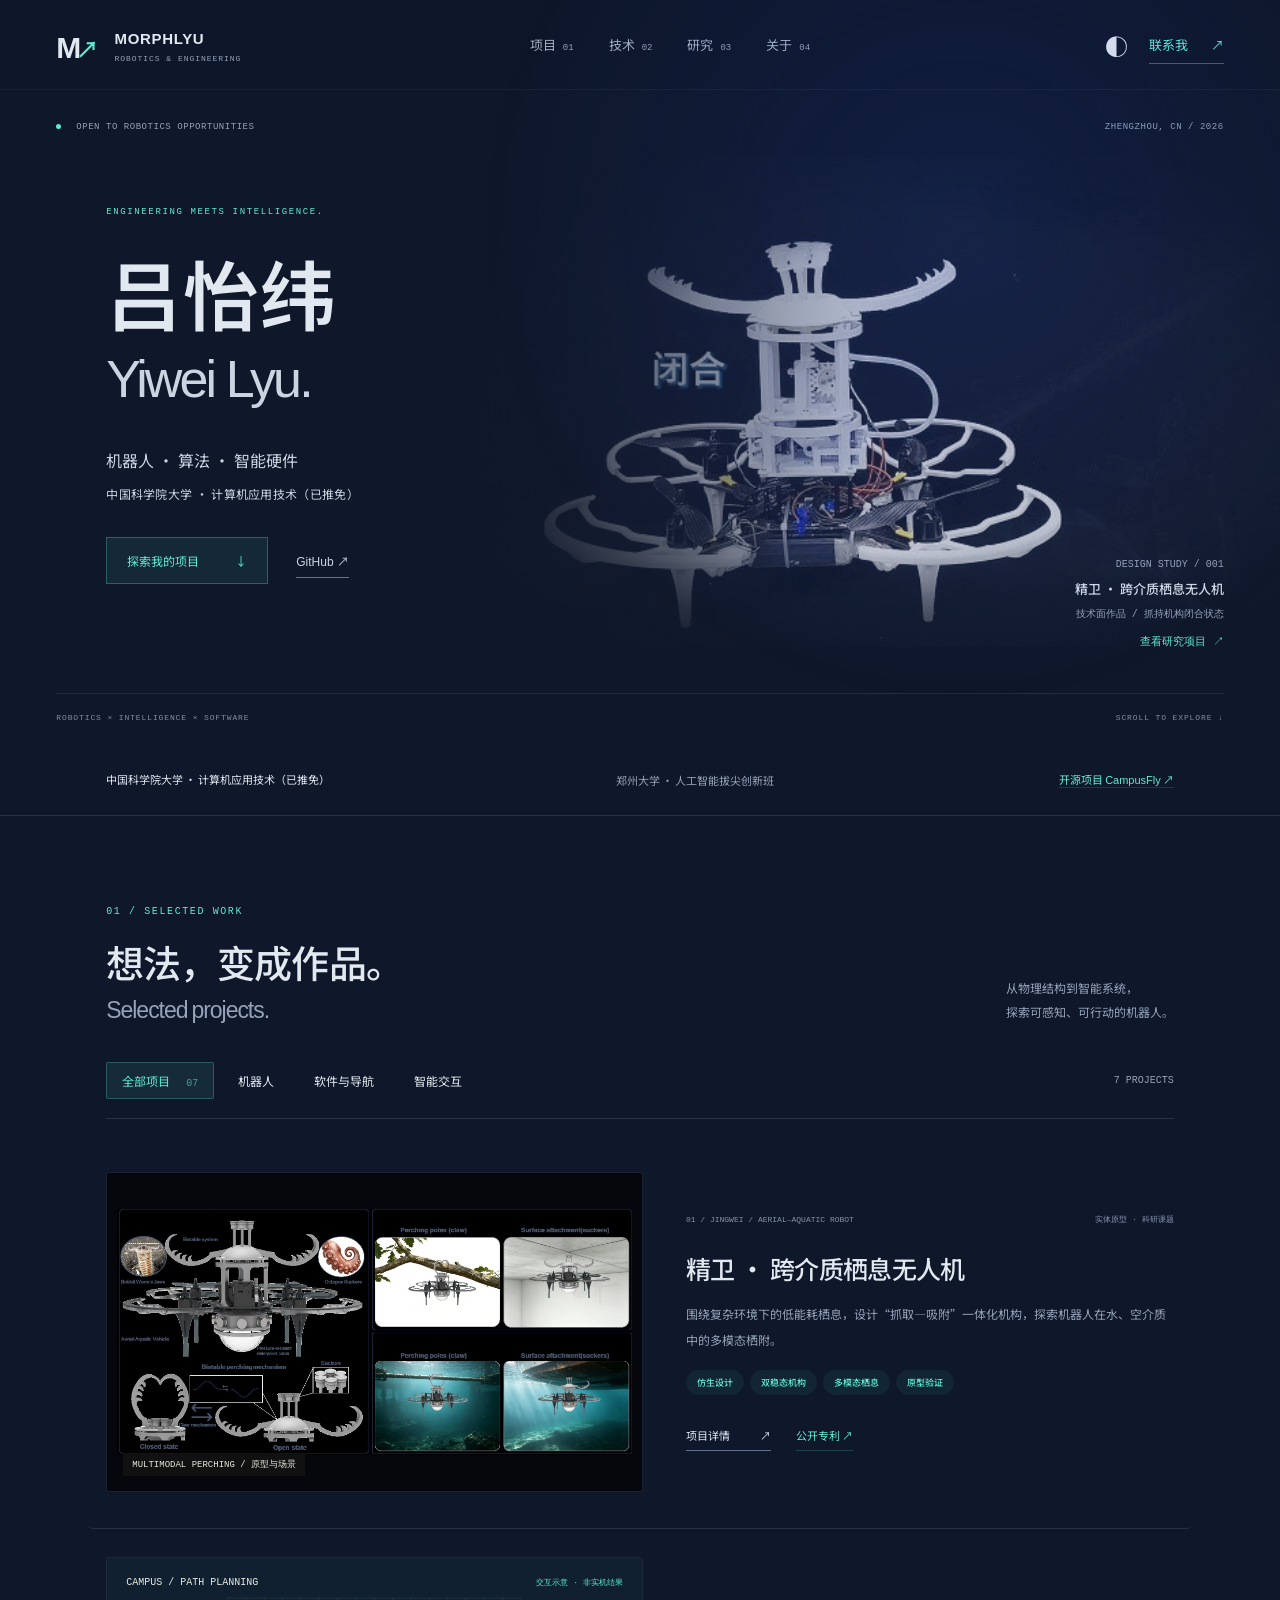
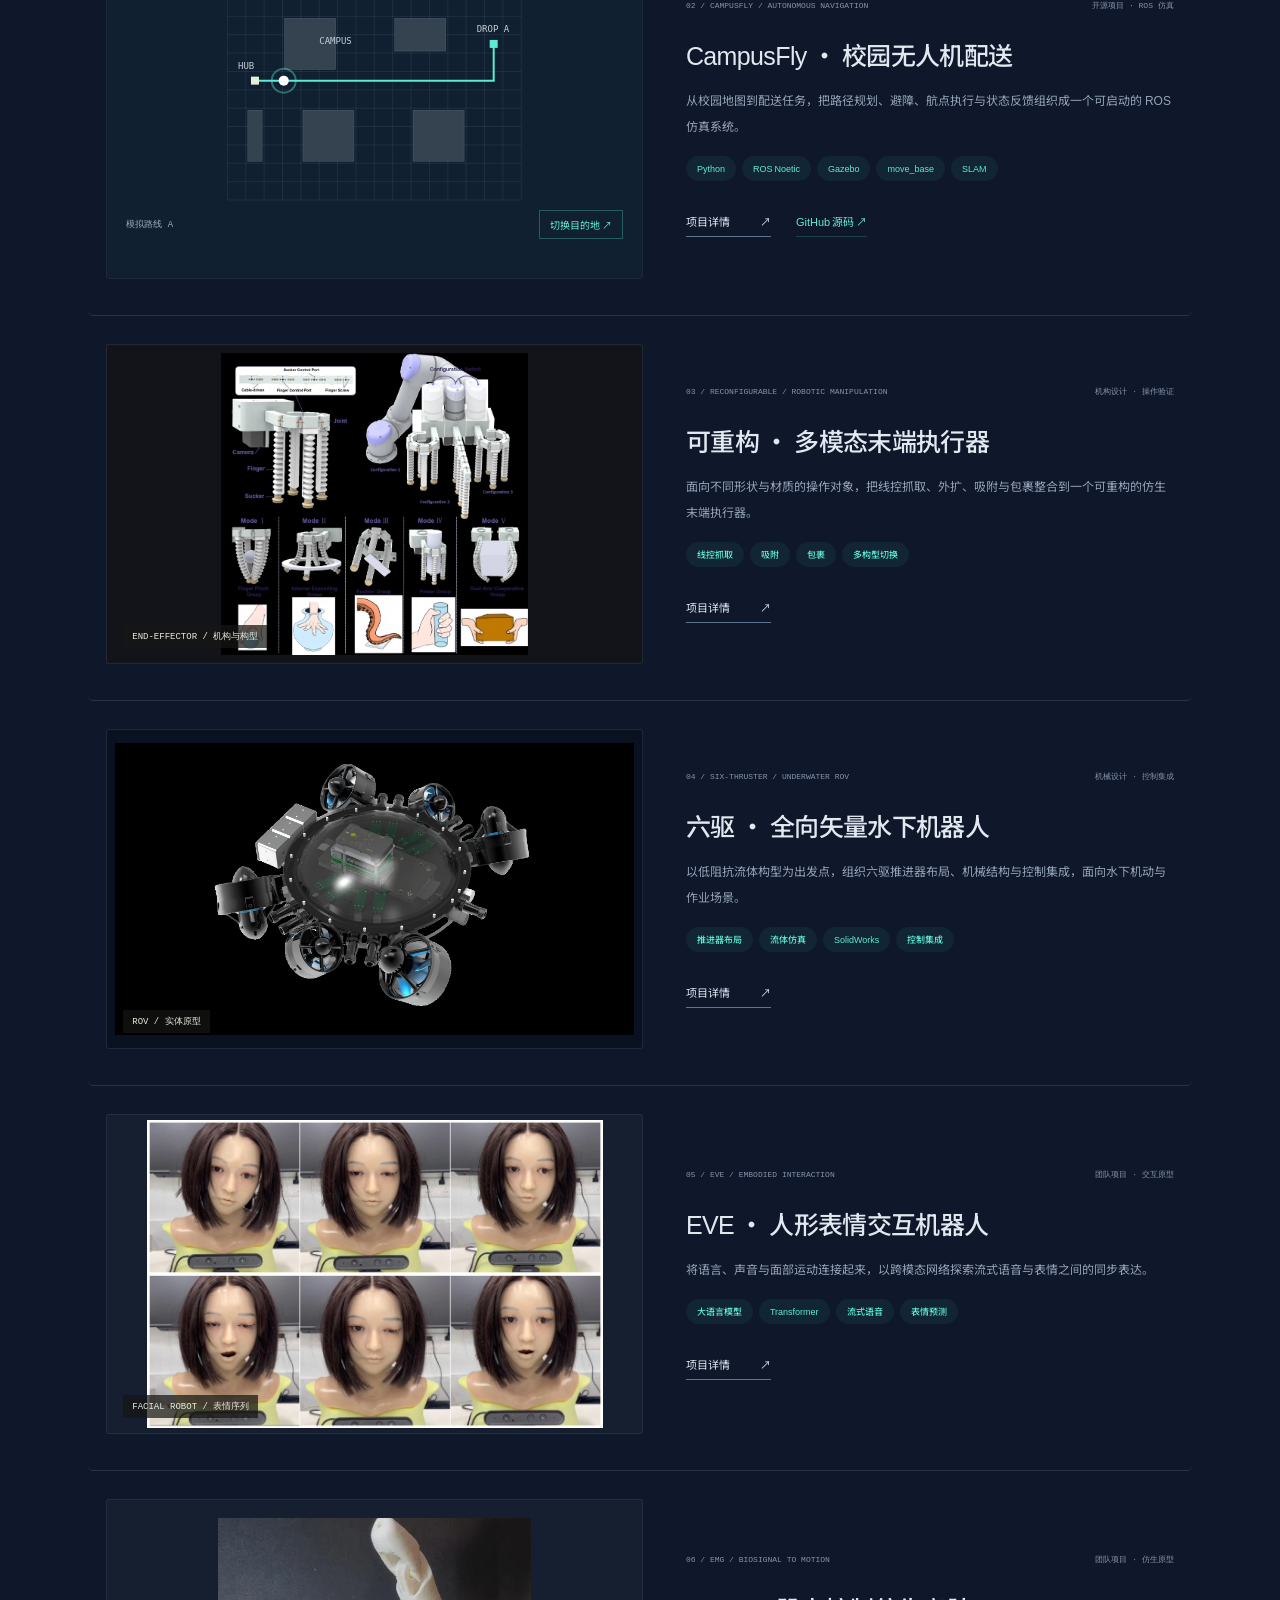
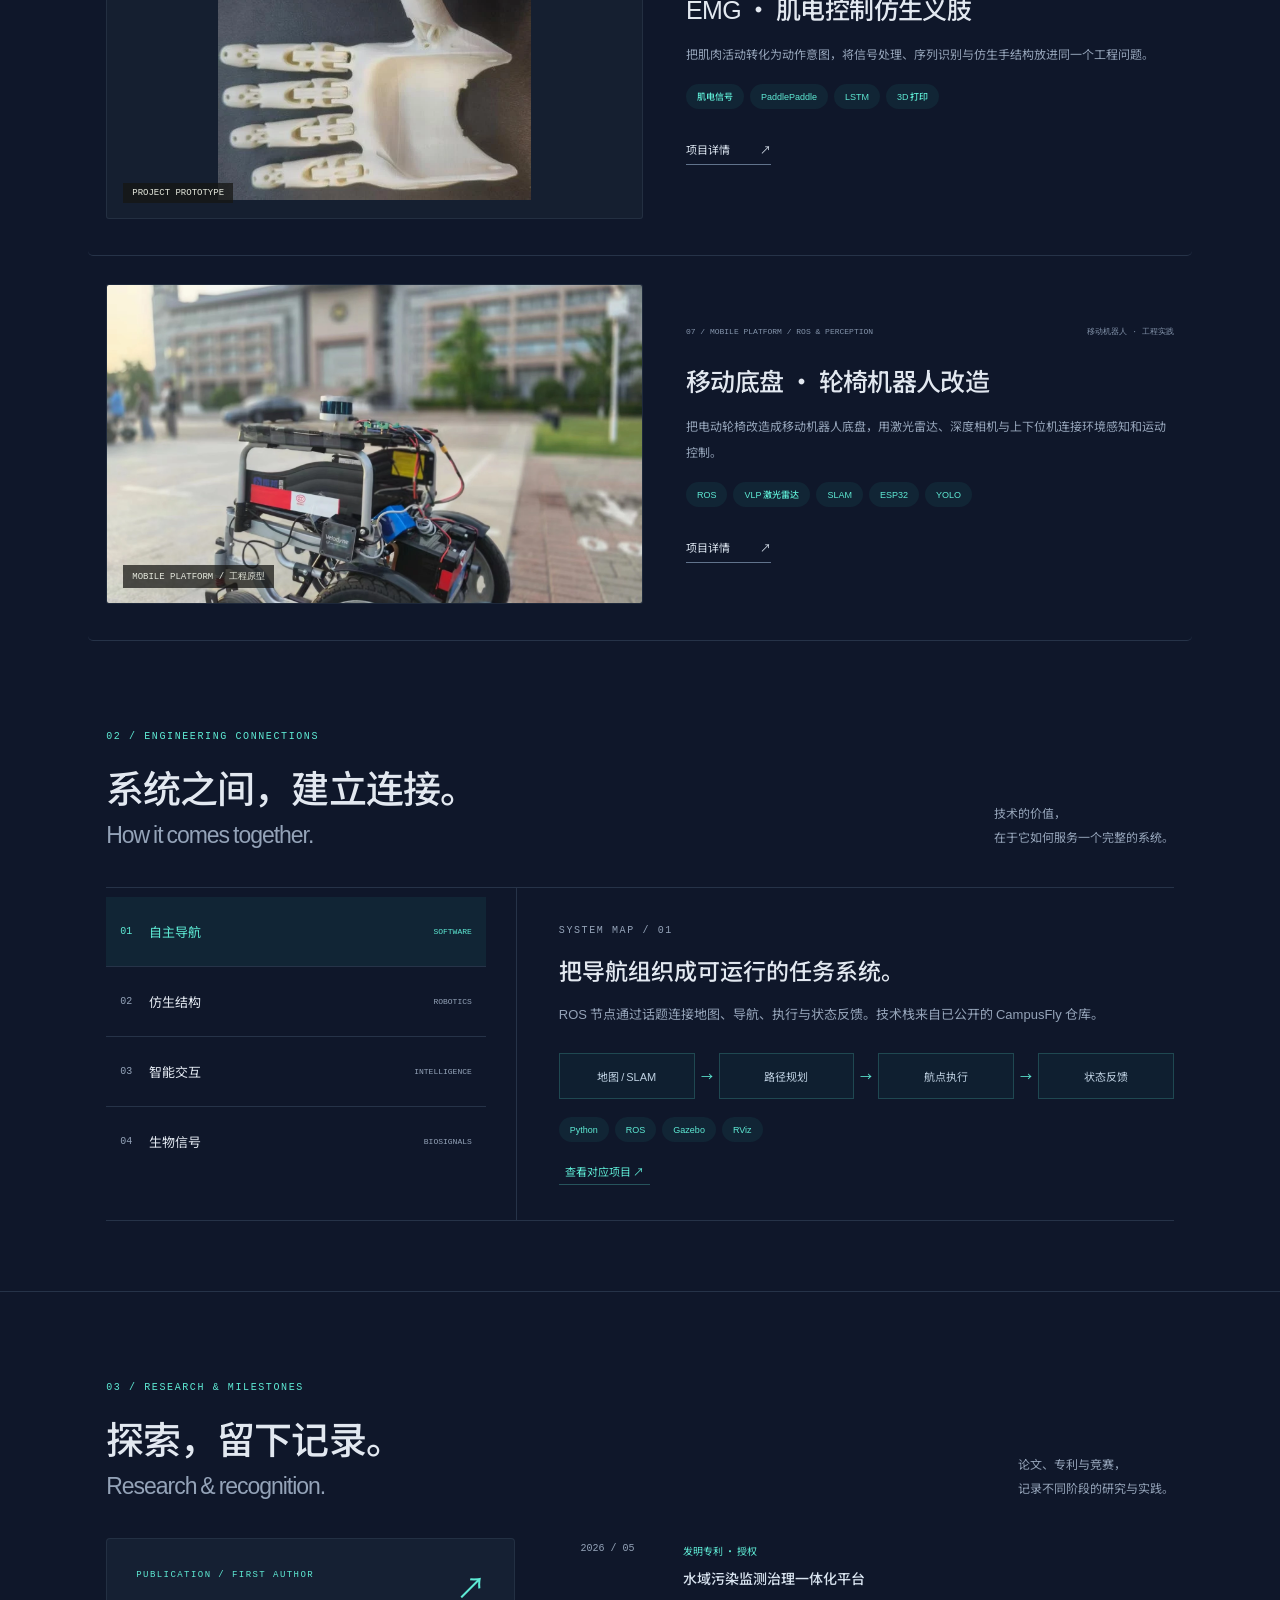
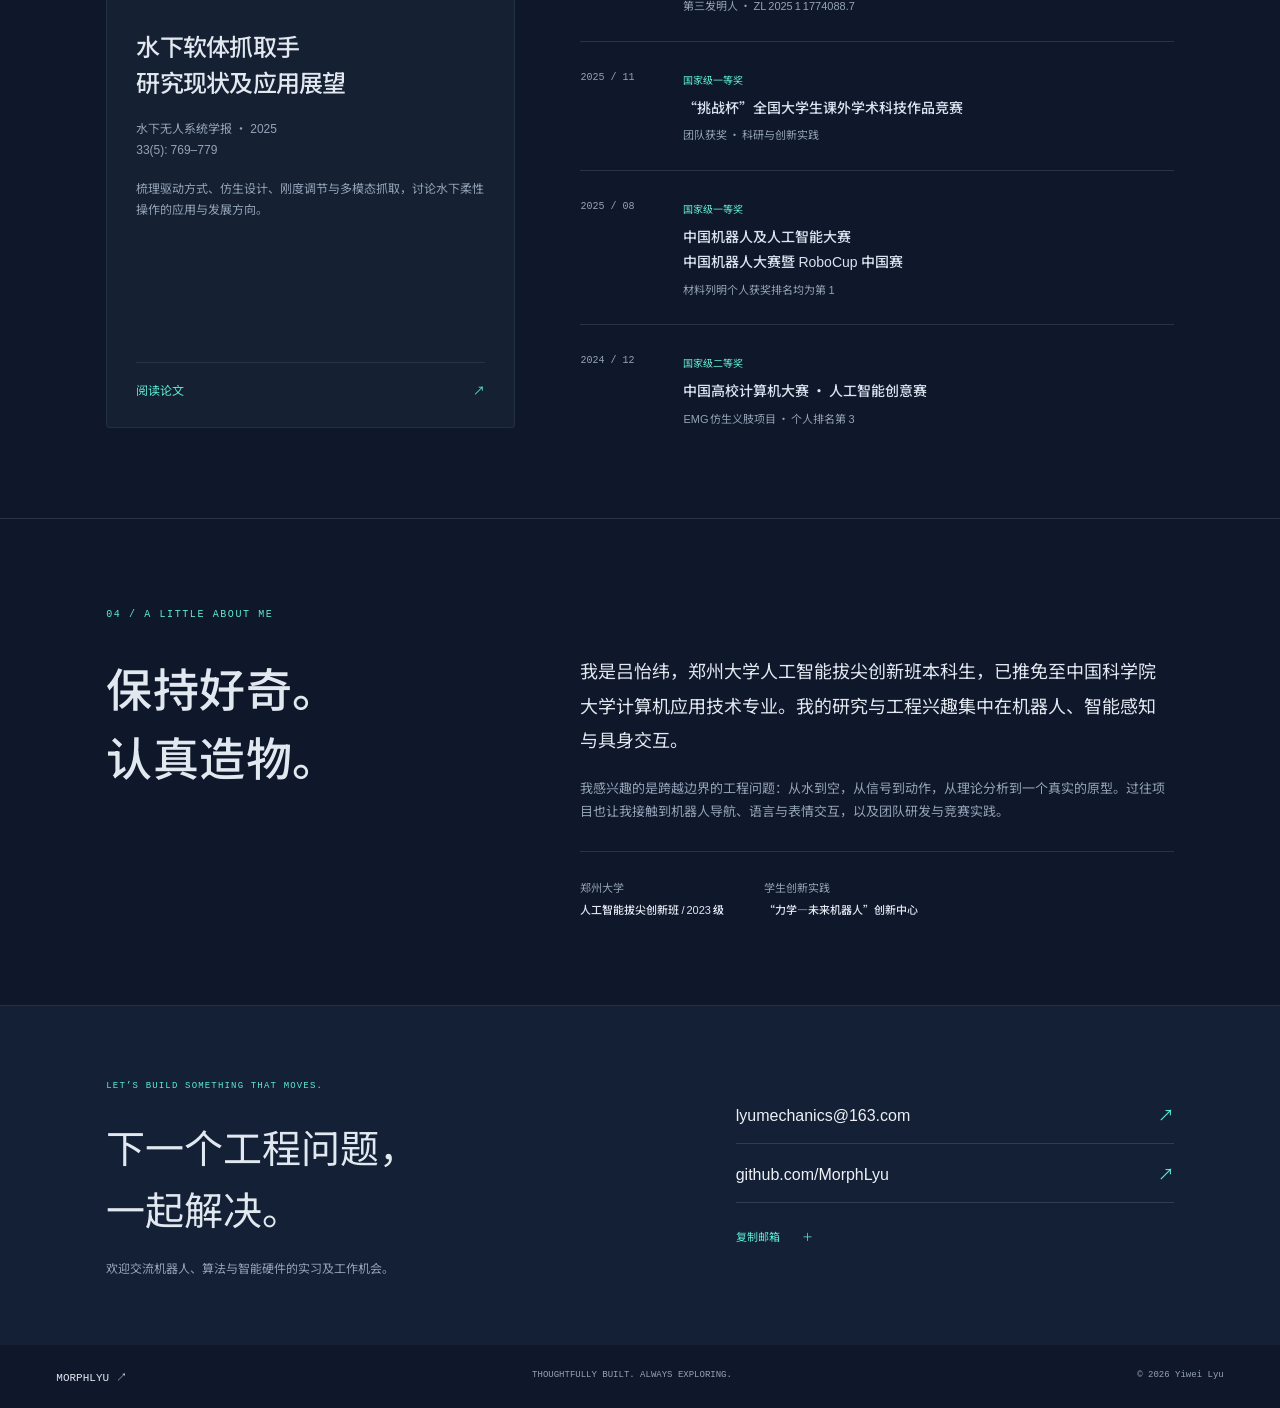
==== index.html @ 7d297bd9 "Build robotics portfolio and GitHub profile" ====
<!doctype html>
<html lang="zh-CN">
<head>
  <meta charset="utf-8"><meta name="viewport" content="width=device-width, initial-scale=1">
  <meta name="description" content="吕怡纬的机器人与工程作品集：跨介质栖息无人机、ROS 自主导航、具身交互与肌电仿生。">
  <meta name="theme-color" content="#171a16"><title>吕怡纬 · Robotics & Engineering</title>
  <link rel="icon" href="assets/mark.svg" type="image/svg+xml"><link rel="stylesheet" href="noto-sans-sc.css"><link rel="stylesheet" href="manrope.css"><link rel="stylesheet" href="style.css"><link rel="stylesheet" href="refined.css"><link rel="stylesheet" href="brittany-inspired.css">
  <script src="content.js" defer></script><script src="app.js" defer></script><script src="motion.js" defer></script>
</head>
<body>
  <a href="#work" class="skip">跳至项目</a>
  <header class="nav"><a class="brand" href="#home" aria-label="吕怡纬，回到首页"><span class="brand-mark">M<span>↗</span></span><span>MORPHLYU<span class="brand-sub">ROBOTICS & ENGINEERING</span></span></a>
    <nav aria-label="主导航"><a href="#work">项目 <span>01</span></a><a href="#stack">技术 <span>02</span></a><a href="#research">研究 <span>03</span></a><a href="#about">关于 <span>04</span></a></nav>
    <div class="nav-actions"><button id="theme" aria-label="切换浅色或深色主题" title="切换主题">◐</button><a class="contact-nav" href="#contact">联系我 <span>↗</span></a></div>
  </header>
  <main>
    <section class="hero" id="home" aria-labelledby="hero-title">
      <img class="hero-image" src="assets/hero-dark.webp" alt="技术面 PPT 中抓取机构闭合状态的跨介质无人机原型" fetchpriority="high">
      <div class="hero-shade"></div><div class="hero-top"><span><i class="status-dot"></i> OPEN TO ROBOTICS OPPORTUNITIES</span><span>ZHENGZHOU, CN / 2026</span></div>
      <div class="hero-content"><p class="eyebrow">ENGINEERING MEETS INTELLIGENCE.</p><h1 id="hero-title">吕怡纬<span>Yiwei Lyu.</span></h1><p class="hero-copy">机器人 · 算法 · 智能硬件<br><span class="education-line">中国科学院大学 · 计算机应用技术（已推免）</span></p><div class="hero-links"><a class="lime-button" href="#work">探索我的项目 <span>↓</span></a><a class="hero-github" href="https://github.com/MorphLyu" target="_blank" rel="noopener noreferrer">GitHub ↗</a></div></div>
      <div class="hero-caption"><span>DESIGN STUDY / 001</span><strong>精卫 · 跨介质栖息无人机</strong><span>技术面作品 / 抓持机构闭合状态</span><button data-project="jingwei">查看研究项目 ↗</button></div>
      <div class="hero-bottom"><span>ROBOTICS × INTELLIGENCE × SOFTWARE</span><a href="#work">SCROLL TO EXPLORE ↓</a></div>
    </section>
    <div class="intro-strip"><p>中国科学院大学 · 计算机应用技术（已推免）</p><span>郑州大学 · 人工智能拔尖创新班</span><a href="https://github.com/MorphLyu/CampusFly-UAV" target="_blank" rel="noopener noreferrer">开源项目 CampusFly ↗</a></div>
    <section class="section work" id="work" aria-labelledby="work-title"><div class="section-heading"><div><p class="eyebrow">01 / SELECTED WORK</p><h2 id="work-title">想法，变成作品。<span>Selected projects.</span></h2></div><p class="section-note">从物理结构到智能系统，<br>探索可感知、可行动的机器人。</p></div>
      <div class="filter-bar" role="group" aria-label="项目分类"><button class="active" data-filter="all" aria-pressed="true">全部项目 <span id="total-projects">07</span></button><button data-filter="robotics" aria-pressed="false">机器人</button><button data-filter="software" aria-pressed="false">软件与导航</button><button data-filter="intelligence" aria-pressed="false">智能交互</button><span id="project-count" aria-live="polite">7 PROJECTS</span></div>
      <div id="projects"></div>
    </section>
    <section class="section stack" id="stack" aria-labelledby="stack-title"><div class="section-heading"><div><p class="eyebrow">02 / ENGINEERING CONNECTIONS</p><h2 id="stack-title">系统之间，建立连接。<span>How it comes together.</span></h2></div><p class="section-note">技术的价值，<br>在于它如何服务一个完整的系统。</p></div>
      <div class="stack-layout"><div class="stack-tabs" role="tablist" aria-label="技术系统"><button role="tab" aria-selected="true" id="tab-nav" aria-controls="stack-panel" data-stack="0"><span>01</span> 自主导航 <small>SOFTWARE</small></button><button role="tab" aria-selected="false" id="tab-mech" aria-controls="stack-panel" data-stack="1" tabindex="-1"><span>02</span> 仿生结构 <small>ROBOTICS</small></button><button role="tab" aria-selected="false" id="tab-ai" aria-controls="stack-panel" data-stack="2" tabindex="-1"><span>03</span> 智能交互 <small>INTELLIGENCE</small></button><button role="tab" aria-selected="false" id="tab-signal" aria-controls="stack-panel" data-stack="3" tabindex="-1"><span>04</span> 生物信号 <small>BIOSIGNALS</small></button></div><div id="stack-panel" role="tabpanel" aria-labelledby="tab-nav" tabindex="0"></div></div>
    </section>
    <section class="section research" id="research" aria-labelledby="research-title"><div class="section-heading"><div><p class="eyebrow">03 / RESEARCH & MILESTONES</p><h2 id="research-title">探索，留下记录。<span>Research & recognition.</span></h2></div><p class="section-note">论文、专利与竞赛，<br>记录不同阶段的研究与实践。</p></div>
      <div class="research-layout"><article class="paper"><p class="eyebrow">PUBLICATION / FIRST AUTHOR</p><div class="paper-icon" aria-hidden="true">↗</div><h3>水下软体抓取手<br>研究现状及应用展望</h3><p>水下无人系统学报 · 2025<br>33(5): 769–779</p><p class="paper-detail">梳理驱动方式、仿生设计、刚度调节与多模态抓取，讨论水下柔性操作的应用与发展方向。</p><a href="https://doi.org/10.11993/j.issn.2096-3920.2025-0107" target="_blank" rel="noopener noreferrer">阅读论文 <span>↗</span></a></article>
      <div class="timeline"><article><span class="timeline-date">2026 / 05</span><div><span class="label">发明专利 · 授权</span><h3>水域污染监测治理一体化平台</h3><p>第三发明人 · ZL 2025 1 1774088.7</p></div></article><article><span class="timeline-date">2025 / 11</span><div><span class="label">国家级一等奖</span><h3>“挑战杯”全国大学生课外学术科技作品竞赛</h3><p>团队获奖 · 科研与创新实践</p></div></article><article><span class="timeline-date">2025 / 08</span><div><span class="label">国家级一等奖</span><h3>中国机器人及人工智能大赛<br>中国机器人大赛暨 RoboCup 中国赛</h3><p>材料列明个人获奖排名均为第 1</p></div></article><article><span class="timeline-date">2024 / 12</span><div><span class="label">国家级二等奖</span><h3>中国高校计算机大赛 · 人工智能创意赛</h3><p>EMG 仿生义肢项目 · 个人排名第 3</p></div></article></div></div>
    </section>
    <section class="section about" id="about" aria-labelledby="about-title"><p class="eyebrow">04 / A LITTLE ABOUT ME</p><div class="about-layout"><h2 id="about-title">保持好奇。<br>认真造物。</h2><div><p class="about-lead">我是吕怡纬，郑州大学人工智能拔尖创新班本科生，已推免至中国科学院大学计算机应用技术专业。我的研究与工程兴趣集中在机器人、智能感知与具身交互。</p><p>我感兴趣的是跨越边界的工程问题：从水到空，从信号到动作，从理论分析到一个真实的原型。过往项目也让我接触到机器人导航、语言与表情交互，以及团队研发与竞赛实践。</p><div class="about-facts"><span>郑州大学<br><strong>人工智能拔尖创新班 / 2023 级</strong></span><span>学生创新实践<br><strong>“力学—未来机器人”创新中心</strong></span></div></div></div></section>
    <section class="contact" id="contact"><div><p class="eyebrow">LET’S BUILD SOMETHING THAT MOVES.</p><h2>下一个工程问题，<br>一起解决。</h2><p>欢迎交流机器人、算法与智能硬件的实习及工作机会。</p></div><div class="contact-links"><a href="mailto:lyumechanics@163.com">lyumechanics@163.com <span>↗</span></a><a href="https://github.com/MorphLyu" target="_blank" rel="noopener noreferrer">github.com/MorphLyu <span>↗</span></a><button id="copy-email">复制邮箱 <span>＋</span></button><span id="copy-status" role="status"></span></div></section>
  </main>
  <footer><a href="#home">MORPHLYU ↗</a><span>THOUGHTFULLY BUILT. ALWAYS EXPLORING.</span><span>© 2026 Yiwei Lyu</span></footer>
  <dialog id="project-dialog" aria-labelledby="dialog-title"><button class="dialog-close" aria-label="关闭项目详情">×</button><div id="dialog-content"></div></dialog>
</body></html>
---- noto-sans-sc.css ----
@font-face {
  font-family: 'Noto Sans SC';
  font-style: normal;
  font-weight: 400;
  font-display: swap;
  src: url(assets/noto-sans-sc-0.woff2) format('truetype');
}
@font-face {
  font-family: 'Noto Sans SC';
  font-style: normal;
  font-weight: 500;
  font-display: swap;
  src: url(assets/noto-sans-sc-1.woff2) format('truetype');
}
@font-face {
  font-family: 'Noto Sans SC';
  font-style: normal;
  font-weight: 600;
  font-display: swap;
  src: url(assets/noto-sans-sc-2.woff2) format('truetype');
}
@font-face {
  font-family: 'Noto Sans SC';
  font-style: normal;
  font-weight: 700;
  font-display: swap;
  src: url(assets/noto-sans-sc-3.woff2) format('truetype');
}
---- style.css ----
@font-face{font-family:PortfolioSans;src:local('Bahnschrift')}@font-face{font-family:PortfolioChinese;src:local('Microsoft YaHei')}
:root{--paper:#f2f1eb;--ink:#20231e;--muted:#64685e;--line:#d4d6cc;--lime:#d6f575;--dark:#141713;--white:#f2f1eb;--font:PortfolioSans,'Segoe UI',PortfolioChinese,sans-serif;--mono:'Cascadia Code',Consolas,monospace}*{box-sizing:border-box}html{scroll-behavior:smooth;scroll-padding-top:90px}body{margin:0;background:var(--paper);color:var(--ink);font-family:var(--font);font-size:15px}body.dark{--paper:#1e221c;--ink:#f0f1e8;--muted:#adb3a3;--line:#41493b}a{color:inherit;text-decoration:none}button{font:inherit;color:inherit;cursor:pointer}a,button{-webkit-tap-highlight-color:transparent}button{border:0;background:none}button:focus-visible,a:focus-visible,[tabindex]:focus-visible{outline:2px solid #799935;outline-offset:6px}p{line-height:1.8}img{max-width:100%;display:block}h1,h2,h3,p{margin:0}h2{font-weight:600;letter-spacing:-.05em;font-size:42px;line-height:1.3}h2>span{display:block;font-weight:400;font-size:24px;letter-spacing:-.025em;color:var(--muted);margin-top:8px}.eyebrow{font:11px/1.6 var(--mono);letter-spacing:.12em}.skip{position:fixed;top:-70px;left:16px;background:var(--lime);z-index:20;padding:12px}.skip:focus{top:10px}.nav{height:88px;display:flex;align-items:center;justify-content:space-between;padding:0 4.4%;border-bottom:1px solid var(--line);background:var(--paper);position:sticky;top:0;z-index:9}.brand{display:flex;align-items:center;gap:12px;font-size:15px;font-weight:700;letter-spacing:.07em}.brand-mark{font-size:30px;letter-spacing:-.18em;margin-right:9px}.brand-mark>span{font-size:23px}.brand-sub{display:block;font:8px var(--mono);letter-spacing:.12em;margin-top:6px;font-weight:400}.nav nav{display:flex;gap:35px;align-items:center}.nav nav a{font-size:13px}.nav nav span{font:9px var(--mono);color:var(--muted);margin-left:4px}.nav-actions{display:flex;gap:20px;align-items:center}#theme{font-size:23px;width:30px;height:36px}.contact-nav{border-bottom:1px solid var(--ink);font-size:13px;padding:9px 0}.contact-nav span{margin-left:20px}.hero{height:680px;max-height:calc(100vh - 105px);min-height:575px;background:#141514;position:relative;isolation:isolate;color:var(--white);overflow:hidden}.hero-image{position:absolute;width:77%;height:100%;object-fit:cover;object-position:50% 50%;right:0;z-index:-3}.hero-shade{position:absolute;inset:0;z-index:-2;background:linear-gradient(90deg,#141514 0%,rgba(20,21,20,.96) 20%,rgba(20,21,20,.4) 58%,rgba(20,21,20,.06) 85%),linear-gradient(0deg,rgba(20,21,20,.92),transparent 30%)}.hero-top{position:absolute;left:4.4%;right:4.4%;top:29px;display:flex;justify-content:space-between;font:10px var(--mono);letter-spacing:.06em;color:#c7ccbf}.status-dot{display:inline-block;width:7px;height:7px;background:var(--lime);border-radius:50%;margin-right:9px;box-shadow:0 0 0 4px #d6f57515}.hero-content{position:absolute;top:105px;left:8.3%}.hero-content>.eyebrow{color:var(--lime)}h1{font-size:80px;line-height:1.08;letter-spacing:.04em;font-weight:600;margin-top:22px}h1>span{display:block;font-size:56px;line-height:1.3;letter-spacing:-.055em;font-weight:400;margin-top:5px}.hero-copy{margin-top:25px;font-size:18px}.hero-copy>span{font-size:13px;color:#bdc4b5;letter-spacing:.05em}.hero-links{display:flex;align-items:center;gap:27px;margin-top:28px}.lime-button{padding:14px 20px;background:var(--lime);color:#20231e;display:inline-flex;gap:40px;font-size:13px}.lime-button:hover{background:#e2ffa4}.hero-github{font-size:13px;border-bottom:1px solid #798270;padding:8px 0}.hero-caption{position:absolute;right:4.4%;bottom:85px;display:flex;flex-direction:column;gap:9px;text-align:right;font:10px var(--mono);color:#b3bca9}.hero-caption strong{font:15px var(--font);color:var(--white)}.hero-caption button{text-align:right;color:var(--lime);padding:4px 0;font-size:11px}.hero-bottom{position:absolute;bottom:23px;left:4.4%;right:4.4%;display:flex;justify-content:space-between;border-top:1px solid #ffffff28;padding-top:19px;font:9px var(--mono);color:#bdc4b5;letter-spacing:.1em}.intro-strip{display:flex;align-items:center;justify-content:space-between;gap:25px;padding:24px 8.3%;border-bottom:1px solid var(--line);font-size:12px;color:var(--muted)}.intro-strip p{color:var(--ink)}.intro-strip>a{color:var(--ink);border-bottom:1px solid var(--line)}.section{padding:82px 8.3% 0;max-width:1680px;margin:auto}.section-heading{display:flex;justify-content:space-between;align-items:flex-end;margin-bottom:38px;gap:35px}.section-heading .eyebrow{color:var(--muted);margin-bottom:17px}.section-note{font-size:13px;color:var(--muted);line-height:1.8}.filter-bar{display:flex;gap:8px;align-items:center;margin:0 0 25px;border-bottom:1px solid var(--line);padding-bottom:19px}.filter-bar button{padding:9px 15px;font-size:12px;border:1px solid transparent;border-radius:2px}.filter-bar button.active{color:var(--paper);background:var(--ink)}.filter-bar button:not(.active):hover{border-color:var(--line)}.filter-bar button span{font:10px var(--mono);opacity:.6;margin-left:13px}.filter-bar>span{margin-left:auto;font:10px var(--mono);color:var(--muted)}.project{display:grid;grid-template-columns:1.1fr 1fr;min-height:350px;border-bottom:1px solid var(--line);padding:28px 0 34px;gap:45px}.project[hidden]{display:none}.project-visual{background:#151613;position:relative;min-height:320px;overflow:hidden}.project-visual img{width:100%;height:100%;object-fit:cover;position:absolute;transition:transform .5s}.project:hover .project-visual img{transform:scale(1.025)}.project-visual .image-label{position:absolute;bottom:15px;left:16px;font:9px var(--mono);color:#e5e8dd;padding:5px 9px;background:#151613b8;z-index:2}.project.eve .project-visual img,.project.emg .project-visual img{object-fit:contain;padding:18px}.project.eve .project-visual{background:#b6bbae}.project.emg .project-visual{background:#d6d3c9}.project-info{display:flex;flex-direction:column;justify-content:center;padding:12px 0}.project-meta{display:flex;justify-content:space-between;gap:10px;font:9px var(--mono);color:var(--muted);margin-bottom:23px}.project-info h3{font-size:26px;line-height:1.45;letter-spacing:-.035em}.project-info p{font-size:13px;line-height:1.95;color:var(--muted);margin-top:15px}.tags{display:flex;flex-wrap:wrap;gap:6px;margin-top:18px}.tags span{font-size:10px;border:1px solid var(--line);padding:5px 8px}.project-actions{display:flex;gap:25px;margin-top:25px;align-items:center}.project-actions>button,.project-actions>a{padding:7px 0;font-size:12px;border-bottom:1px solid var(--ink);display:flex;gap:30px}.project-actions>a{border-color:var(--line);color:var(--muted)}.nav-demo{height:320px;padding:19px;color:#e6e9df;position:relative;background:#1b231c}.nav-demo-title{font:10px var(--mono);display:flex;justify-content:space-between;gap:10px}.nav-demo-title span:last-child{color:var(--lime);font-size:8px}.nav-demo canvas{width:100%;height:222px;display:block}.demo-bottom{display:flex;justify-content:space-between;align-items:center;font-size:10px}.demo-bottom button{border:1px solid #57654b;padding:6px 10px;color:var(--lime);font-size:10px}.demo-bottom button:hover{background:#39452e}.demo-status{font:9px var(--mono);color:#b9c7ab}.stack{padding-bottom:70px}.stack-layout{display:grid;grid-template-columns:1fr 1.6fr;border-top:1px solid var(--line);border-bottom:1px solid var(--line)}.stack-tabs{border-right:1px solid var(--line);padding:9px 30px 9px 0}.stack-tabs>button{width:100%;padding:25px 14px;border-bottom:1px solid var(--line);display:flex;align-items:center;text-align:left;gap:17px;font-size:14px}.stack-tabs>button:last-child{border-bottom:0}.stack-tabs>button>span{font:10px var(--mono);color:var(--muted)}.stack-tabs>button>small{font:8px var(--mono);margin-left:auto;color:var(--muted)}.stack-tabs>button[aria-selected=true]{background:var(--lime);color:#20231e}.stack-tabs>button[aria-selected=true]>span,.stack-tabs>button[aria-selected=true]>small{color:#444d32}#stack-panel{padding:35px 0 35px 42px;display:flex;flex-direction:column;justify-content:center;min-height:300px}#stack-panel>.eyebrow{color:var(--muted)}#stack-panel h3{font-size:23px;line-height:1.4;margin-top:15px}#stack-panel p:not(.eyebrow){font-size:13px;color:var(--muted);margin-top:15px}.system-flow{display:flex;align-items:stretch;gap:6px;margin-top:28px}.system-flow>span{flex:1;border:1px solid var(--line);font-size:11px;padding:14px 5px;text-align:center;display:flex;align-items:center;justify-content:center}.system-flow>i{font-style:normal;align-self:center;color:var(--muted);font-size:12px}.stack-link{font-size:11px;align-self:flex-start;border-bottom:1px solid var(--ink);margin-top:20px;padding-bottom:5px}.research{padding-top:60px;border-top:1px solid var(--line);padding-bottom:90px}.research-layout{display:grid;grid-template-columns:1fr 1.45fr;gap:65px}.paper{border:1px solid var(--line);padding:29px;position:relative;display:flex;flex-direction:column;background:var(--paper)}.paper>.eyebrow{font-size:9px;color:var(--muted);margin-bottom:45px}.paper-icon{position:absolute;right:28px;top:25px;font-size:30px;font-weight:300}.paper h3{font-size:25px;line-height:1.5;letter-spacing:-.03em}.paper>p:not(.eyebrow){font-size:12px;color:var(--muted);margin-top:17px}.paper>.paper-detail{margin-bottom:22px}.paper>a{display:flex;justify-content:space-between;font-size:12px;border-top:1px solid var(--line);padding-top:18px;margin-top:auto}.timeline article{display:grid;grid-template-columns:85px 1fr;gap:18px;padding:0 0 25px;margin-bottom:25px;border-bottom:1px solid var(--line)}.timeline article:last-child{margin-bottom:0;padding-bottom:0;border-bottom:0}.timeline-date{font:10px var(--mono);color:var(--muted);padding-top:5px}.label{font-size:10px;color:var(--muted)}.timeline h3{font-size:15px;font-weight:500;line-height:1.8;margin-top:7px}.timeline p{font-size:11px;color:var(--muted);margin-top:5px}.about{border-top:1px solid var(--line);padding-bottom:85px}.about>.eyebrow{color:var(--muted);margin-bottom:30px}.about-layout{display:grid;grid-template-columns:1fr 1.45fr;gap:65px}.about h2{font-size:49px;line-height:1.5}.about-lead{font-size:19px;line-height:1.9}.about-layout p+p{font-size:13px;color:var(--muted);margin-top:20px}.about-facts{display:flex;gap:40px;margin-top:28px;border-top:1px solid var(--line);padding-top:24px;font-size:11px;line-height:2;color:var(--muted)}.about-facts strong{font-weight:500;color:var(--ink)}.contact{display:grid;grid-template-columns:1.3fr 1fr;gap:60px;background:var(--lime);padding:65px 8.3%;color:#20231e}.contact .eyebrow{font-size:9px}.contact h2{font-size:42px;margin-top:22px;line-height:1.45}.contact p:not(.eyebrow){font-size:12px;margin-top:17px;color:#4e593a}.contact-links{display:flex;flex-direction:column;justify-content:center;align-items:stretch}.contact-links>a{display:flex;justify-content:space-between;gap:15px;padding:17px 0;border-bottom:1px solid #20231e44;font-size:17px;overflow-wrap:anywhere}.contact-links>button{font-size:11px;align-self:flex-start;margin-top:18px;padding:7px 0}.contact-links>button span{margin-left:20px}#copy-status{font-size:11px;height:17px;margin-top:5px}footer{display:flex;gap:20px;justify-content:space-between;padding:25px 4.4%;font:9px var(--mono);color:var(--muted)}footer>a{color:var(--ink);font-size:11px}dialog{background:var(--paper);color:var(--ink);border:1px solid var(--line);width:min(800px,calc(100% - 30px));max-height:88vh;padding:40px;margin:auto}dialog::backdrop{background:#101610c9;backdrop-filter:blur(5px)}.dialog-close{position:sticky;top:0;float:right;font-size:28px;background:var(--paper);width:34px;height:34px;z-index:2}.dialog-image{max-height:300px;width:100%;object-fit:contain;background:#151613;margin-top:25px}.dialog-title{font-size:29px;margin-top:15px;line-height:1.45}.case-block{border-top:1px solid var(--line);margin-top:25px;padding-top:20px}.case-block h3{font-size:14px;margin-bottom:8px}.case-block p{font-size:13px;line-height:1.9;color:var(--muted)}.case-links{margin-top:27px;display:flex;gap:20px}.case-links>a{font-size:12px;border-bottom:1px solid var(--ink);padding-bottom:7px}.case-availability{font-size:11px;color:var(--muted);margin-top:20px}.empty{padding:35px;font-size:14px;color:var(--muted)}
@media(min-width:1600px){.hero{height:770px}.hero-content{top:135px}h1{font-size:100px}.hero-content .hero-copy{margin-top:36px}}
@media(max-width:1000px){.nav nav{gap:20px}.section{padding-left:6%;padding-right:6%}.hero-content{left:6%;top:115px}h1{font-size:66px}h1>span{font-size:48px}.hero-image{width:90%;right:-13%}.hero-shade{background:linear-gradient(90deg,#141514 0%,rgba(20,21,20,.86) 28%,rgba(20,21,20,.15) 85%),linear-gradient(0deg,#141514,transparent 35%)}.hero-caption{bottom:82px}.intro-strip{padding-left:6%;padding-right:6%}.project{gap:25px;grid-template-columns:1fr 1fr}.project-info h3{font-size:21px}.project-meta{flex-direction:column;gap:5px;margin-bottom:14px}.project-visual{min-height:330px}.research-layout,.about-layout{gap:30px}.stack-tabs{padding-right:18px}.stack-tabs>button{padding-left:8px;gap:10px}.stack-tabs>button>small{display:none}#stack-panel{padding-left:25px}.contact{padding-left:6%;padding-right:6%;gap:30px}.contact-links>a{font-size:14px}}
@media(max-width:650px){html{scroll-padding-top:72px}.nav{height:72px;padding:0 6%}.brand{font-size:12px;gap:9px}.brand-mark{font-size:27px}.brand-sub{font-size:6px}.nav nav{display:none}.nav-actions{gap:13px}.contact-nav{font-size:11px}.contact-nav span{margin-left:9px}.hero{height:700px;max-height:none;min-height:0}.hero-top{left:6%;right:6%;top:22px;font-size:8px}.hero-top>span:last-child{display:none}.hero-content{top:88px}.hero-content>.eyebrow{font-size:9px}h1{font-size:60px;margin-top:22px}h1>span{font-size:43px}.hero-copy{font-size:15px;margin-top:20px}.hero-copy>span{font-size:11px}.hero-image{width:130%;height:62%;right:-13%;top:280px;object-position:50% 45%}.hero-shade{background:linear-gradient(180deg,#141514 0%,#141514 34%,rgba(20,21,20,.35) 56%,rgba(20,21,20,.05) 78%,#141514 100%)}.hero-links{gap:22px;margin-top:23px}.lime-button{font-size:11px;padding:12px 16px;gap:30px}.hero-github{font-size:11px}.hero-caption{right:6%;bottom:77px;gap:6px}.hero-caption>span{font-size:8px}.hero-caption>span:first-child{display:none}.hero-caption>strong{font-size:12px}.hero-caption>button{font-size:9px}.hero-bottom{left:6%;right:6%;bottom:20px;font-size:7px;gap:14px}.intro-strip{padding:20px 6%;font-size:10px;gap:10px;flex-wrap:wrap}.intro-strip>span{font-size:9px}.intro-strip>a{flex-basis:100%;width:max-content;border-bottom:0;padding-top:3px}.section{padding-top:58px}.section-heading{display:block;margin-bottom:28px}.section-heading .eyebrow{font-size:9px;margin-bottom:13px}h2{font-size:30px}h2>span{font-size:20px;margin-top:5px}.section-note{font-size:11px;margin-top:17px}.section-note br{display:none}.filter-bar{gap:2px;flex-wrap:wrap;padding-bottom:13px;margin-bottom:10px}.filter-bar>button{padding:8px 10px;font-size:10px}.filter-bar button span{margin-left:6px;font-size:8px}.filter-bar>span{display:none}.project{display:flex;flex-direction:column;padding:20px 0 28px;gap:8px;min-height:0}.project-visual{min-height:265px}.project-info{padding-top:18px}.project-meta{font-size:8px;flex-direction:row;gap:7px;margin-bottom:14px}.project-info h3{font-size:22px}.project-info p{font-size:12px;margin-top:12px}.tags{margin-top:15px}.tags span{font-size:9px}.project-actions{margin-top:18px}.project-actions>button,.project-actions>a{font-size:11px}.nav-demo{height:265px;padding:16px}.nav-demo canvas{height:182px}.nav-demo-title{font-size:8px}.nav-demo-title span:last-child{font-size:7px}.demo-bottom{font-size:8px}.demo-bottom button{font-size:9px}.stack{padding-bottom:48px}.stack-layout{display:flex;flex-direction:column}.stack-tabs{border-right:0;padding:10px 0;display:grid;grid-template-columns:1fr 1fr;gap:5px}.stack-tabs>button{padding:14px 9px;font-size:11px;gap:8px;border:1px solid var(--line)}.stack-tabs>button:last-child{border:1px solid var(--line)}#stack-panel{padding:25px 0;min-height:270px}#stack-panel h3{font-size:20px}#stack-panel p:not(.eyebrow){font-size:12px}.system-flow{gap:5px}.system-flow>span{font-size:9px;padding:12px 3px}.system-flow>i{font-size:9px}.research{padding-top:48px;padding-bottom:58px}.research-layout{display:flex;flex-direction:column;gap:35px}.paper{padding:24px}.paper>.eyebrow{margin-bottom:30px;font-size:8px}.paper h3{font-size:25px}.timeline article{grid-template-columns:68px 1fr;gap:12px}.timeline-date{font-size:9px}.timeline h3{font-size:13px}.timeline p{font-size:10px}.about{padding-bottom:55px}.about-layout{display:flex;flex-direction:column;gap:25px}.about h2{font-size:39px;line-height:1.4}.about-lead{font-size:17px}.about-layout p+p{font-size:12px}.about-facts{gap:24px;font-size:10px}.contact{display:flex;flex-direction:column;padding:45px 6%;gap:23px}.contact h2{font-size:32px}.contact p:not(.eyebrow){font-size:11px}.contact .eyebrow{font-size:8px}.contact-links>a{font-size:15px}footer{padding:23px 6%;font-size:8px;flex-wrap:wrap;gap:15px}footer>span:nth-child(2){display:none}dialog{padding:23px}.dialog-title{font-size:23px}.case-block p{font-size:12px}.dialog-image{max-height:230px}}
@media(prefers-reduced-motion:reduce){html{scroll-behavior:auto}*,*::before,*::after{animation:none!important;transition:none!important}}
---- refined.css ----
:root{--paper:#f7f8f9;--ink:#1f2329;--muted:#616b78;--line:#dce1e7;--lime:#d1deeb;--dark:#171c23;--white:#f7f8fa;--font:Manrope,'Noto Sans SC',sans-serif;--mono:'Cascadia Code',Consolas,monospace}body.dark{--paper:#1c222a;--ink:#edf0f5;--muted:#aab6c5;--line:#3c4856}body{font-weight:400;-webkit-font-smoothing:antialiased;text-rendering:optimizeLegibility}.nav{height:90px;background:var(--paper)}.brand{letter-spacing:.045em;font-weight:600}.brand-sub{color:var(--muted)}h1,h2,h3{font-weight:500}.eyebrow{font-size:10px;letter-spacing:.16em}h2{font-size:38px;letter-spacing:-.025em}h2>span{font-size:23px;letter-spacing:-.045em;font-weight:400}.section{padding-top:88px}.hero{background:#edf1f5;color:#20262d;height:655px;min-height:575px;max-height:none}.hero-image{width:72%;height:75%;right:-2%;top:70px;object-fit:contain;mix-blend-mode:multiply}.hero-shade{background:linear-gradient(90deg,#edf1f5 0%,#edf1f5 24%,rgba(237,241,245,.92) 35%,rgba(237,241,245,0) 58%),linear-gradient(0deg,#edf1f5 3%,rgba(237,241,245,0) 26%)}.hero-top{color:#657386;font-size:9px;top:32px}.status-dot{background:#607e9e;box-shadow:none;width:5px;height:5px}.hero-content{top:115px;left:8.3%}.hero-content>.eyebrow{color:#536a84;letter-spacing:.18em;font-size:9px}h1{font-size:76px;font-weight:500;letter-spacing:.045em;margin-top:30px;line-height:1.15}h1>span{font-family:Manrope,sans-serif;font-size:52px;font-weight:400;letter-spacing:-.06em;margin-top:9px}.hero-copy{font-size:16px;margin-top:31px;font-weight:400;line-height:2}.hero-copy>span{font-size:12px;color:#637183;letter-spacing:.14em}.hero-links{margin-top:29px;gap:28px}.lime-button{background:#202833;color:#f5f7fa;padding:14px 20px;gap:36px;font-size:12px}.lime-button:hover{background:#425976}.hero-github{font-size:12px;border-color:#8896a6}.hero-caption{color:#68788c;bottom:92px;gap:9px}.hero-caption strong{color:#27364a;font-size:13px;font-weight:500}.hero-caption button{color:#344d6b}.hero-bottom{color:#748297;border-color:#b9c6d450;font-size:8px;letter-spacing:.11em}.intro-strip{font-size:11px;padding-top:25px;padding-bottom:25px;background:var(--paper)}.section-note{font-size:12px;line-height:2}.project-info h3{font-size:25px;font-weight:500;letter-spacing:-.025em}.project-info p{font-size:12px;line-height:2.1}.project{gap:50px;padding:28px 0 38px}.project-visual{background:#151a20}.project.jingwei .project-visual img{object-fit:contain;padding:10px}.project.eve .project-visual{background:#e6e8eb}.project.emg .project-visual{background:#e7e7e4}.project.gripper .project-visual img,.project.rov .project-visual img{object-fit:contain;padding:8px}.project.gripper .project-visual{background:#121419}.project-meta{font-size:8px;line-height:1.7}.tags span{font-size:9px;border-color:var(--line);color:var(--muted)}.project-actions>button,.project-actions>a{font-size:11px}.nav-demo{background:#19212a}.nav-demo-title span:last-child{color:#c1d1e0}.demo-bottom button{color:#c1d1e0;border-color:#64778a}.demo-bottom button:hover{background:#314151}.demo-status{color:#b5c4d4}.stack-tabs>button[aria-selected=true]{background:#e1e8f0;color:#263a50}.stack-tabs>button[aria-selected=true]>span,.stack-tabs>button[aria-selected=true]>small{color:#5c7087}.stack-tabs>button{font-size:13px}.paper{background:var(--paper)}.paper h3{font-weight:500;font-size:24px}.paper-icon{color:#71849a}.timeline h3{font-size:14px}.label{color:#54708e}.about h2{font-weight:400;font-size:46px;letter-spacing:.01em}.about-lead{font-size:18px;font-weight:400}.contact{background:#202833;color:#edf1f6;padding-top:73px;padding-bottom:65px}.contact .eyebrow{color:#aebccc;letter-spacing:.13em}.contact h2{font-weight:400;font-size:39px;line-height:1.6;letter-spacing:0}.contact p:not(.eyebrow){color:#aebccc;line-height:1.9}.contact-links>a{font-weight:400;font-size:16px;border-color:#7184994a}.contact-links>a span{color:#aebccc}.contact-links>button{color:#becbda}footer{background:var(--paper)}:focus-visible{outline-color:#607e9e!important}.dialog-title{font-weight:500}.case-block h3{font-weight:500}
@media(min-width:1600px){.hero{height:720px}.hero-image{top:85px}.hero-content{top:130px}h1{font-size:88px}h1>span{font-size:61px}}
@media(max-width:1000px){.hero-content{left:6%}.hero-image{width:78%;right:-13%;top:110px;height:65%}.hero-shade{background:linear-gradient(90deg,#edf1f5 0%,#edf1f5 20%,rgba(237,241,245,.86) 36%,rgba(237,241,245,0) 70%),linear-gradient(0deg,#edf1f5 3%,rgba(237,241,245,0) 26%)}h1{font-size:63px}h1>span{font-size:46px}.project{gap:25px}.project-info h3{font-size:21px}.contact-links>a{font-size:14px}}
@media(max-width:650px){.nav{height:73px}.hero{height:725px;min-height:0}.hero-content{top:80px}.hero-content>.eyebrow{font-size:8px}.hero-top{font-size:7px;top:23px}h1{font-size:56px;letter-spacing:.025em;margin-top:24px}h1>span{font-size:42px;margin-top:6px}.hero-copy{font-size:14px;margin-top:24px}.hero-copy>span{font-size:10px}.hero-links{margin-top:25px;gap:23px}.lime-button{font-size:10px;padding:12px 15px;gap:29px}.hero-github{font-size:10px}.hero-image{width:115%;height:41%;right:-6%;top:365px;object-fit:contain}.hero-shade{background:linear-gradient(180deg,#edf1f5 0%,#edf1f5 47%,rgba(237,241,245,0) 57%,rgba(237,241,245,0) 83%,#edf1f5 95%)}.hero-caption{right:6%;bottom:77px;gap:5px}.hero-caption strong{font-size:11px}.hero-caption>span{font-size:7px}.hero-bottom{font-size:6px}.intro-strip{font-size:10px;padding-top:20px;padding-bottom:20px}.section{padding-top:57px}h2{font-size:28px;line-height:1.5;letter-spacing:-.02em}h2>span{font-size:18px}.section-note{font-size:11px;margin-top:13px}.project{gap:10px;padding:20px 0 31px}.project-info h3{font-size:20px;line-height:1.6}.project-info p{font-size:11px;line-height:2}.project-meta{font-size:7px}.project-actions>button,.project-actions>a{font-size:10px}.tags span{font-size:8px}.stack-tabs>button{font-size:11px}.paper h3{font-size:23px}.timeline h3{font-size:12px}.about h2{font-size:36px}.about-lead{font-size:16px}.about-layout p+p{font-size:11px}.contact{padding:45px 6%}.contact h2{font-size:29px}.contact-links>a{font-size:14px}.contact .eyebrow{font-size:7px}dialog{padding:24px}.dialog-title{font-size:21px}}
---- brittany-inspired.css ----
:root{--paper:#0f172a;--ink:#e2e8f0;--muted:#94a3b8;--line:#263348;--lime:#5eead4;--dark:#0a1222;--white:#e2e8f0;--font:Manrope,'Noto Sans SC',sans-serif}body.dark{--paper:#0f172a;--ink:#e2e8f0;--muted:#94a3b8;--line:#263348}body{background:var(--paper);color:var(--ink)}body::before{content:'';position:fixed;inset:0;z-index:10;pointer-events:none;background:radial-gradient(600px at var(--cursor-x,75%) var(--cursor-y,25%),rgba(29,78,216,.14),transparent 80%)}::selection{background:#5eead444;color:#e2e8f0}.nav{background:#0f172ae8;backdrop-filter:blur(14px);border-bottom-color:#26334870}.brand-mark>span{color:#5eead4}.nav nav a{color:#a4b0c2;transition:color .2s}.nav nav a:hover,.nav nav a.is-current{color:#5eead4}.contact-nav{color:#5eead4;border-bottom-color:#5eead466}.hero{background:#0f172a;color:#e2e8f0;height:655px}.hero-image{width:68%;height:80%;right:-1%;top:50px;object-fit:contain;mix-blend-mode:screen;opacity:.84}.hero-shade{background:linear-gradient(90deg,#0f172a 0%,#0f172a 23%,rgba(15,23,42,.95) 35%,rgba(15,23,42,.05) 68%),linear-gradient(0deg,#0f172a 0%,rgba(15,23,42,0) 28%)}.hero-top{color:#94a3b8}.status-dot{background:#5eead4}.hero-content>.eyebrow{color:#5eead4}h1{font-weight:600;letter-spacing:.01em}h1>span{font-weight:500;letter-spacing:-.055em;color:#cbd5e1}.hero-copy{color:#cbd5e1}.hero-copy>span{color:#94a3b8}.lime-button{background:#5eead414;color:#5eead4;border:1px solid #5eead44a;transition:background .2s,transform .2s,border-color .2s}.lime-button:hover{background:#5eead425;border-color:#5eead4a0;transform:translateY(-2px)}.hero-github{color:#cbd5e1;border-color:#64748b}.hero-github:hover{color:#5eead4}.hero-caption{color:#94a3b8}.hero-caption strong{color:#d0dae8}.hero-caption button{color:#5eead4}.hero-bottom{color:#7f90a7;border-color:#33415588}.intro-strip{background:#0f172a;border-color:#263348;color:#94a3b8}.intro-strip>a{color:#5eead4}.section-heading .eyebrow,.about>.eyebrow{color:#5eead4}.section-heading h2,.about h2{color:#e2e8f0}.filter-bar button.active{background:#5eead419;border-color:#5eead440;color:#5eead4}.filter-bar button:not(.active):hover{color:#5eead4;border-color:#5eead440}.project{padding:28px 18px 36px;margin:0 -18px;gap:43px;border-color:#263348;transition:background .22s,border-color .22s,transform .22s;border-radius:5px}.project:hover{background:#1e293b80;border-color:#526481;box-shadow:inset 0 1px 0 #ffffff08}.project:hover h3{color:#5eead4}.project h3{transition:color .22s}.project-visual{background:#0a1222;border:1px solid #3341557a;border-radius:3px}.project.jingwei .project-visual{background:#05070c}.project.eve .project-visual,.project.emg .project-visual{background:#151f30}.project.eve .project-visual img{padding:5px}.project-meta{color:#8494ab}.tags span{background:#2dd4bf13;color:#5eead4;border:0;border-radius:14px;padding:6px 11px;font-weight:500}.project-actions>button{color:#dce5f0;border-color:#61738c}.project-actions>a{color:#5eead4;border-color:#5eead433}.project-actions>button span,.project-actions>a{transition:transform .2s}.project-actions>button:hover span{transform:translate(3px,-3px)}.nav-demo{background:#102031}.nav-demo-title span:last-child,.demo-bottom button{color:#5eead4}.demo-bottom button{border-color:#5eead44a}.demo-bottom button:hover{background:#5eead41a}.demo-status{color:#9bacc1}.stack-tabs>button{transition:background .2s,color .2s}.stack-tabs>button[aria-selected=true]{background:#2dd4bf13;color:#5eead4}.stack-tabs>button[aria-selected=true]>span,.stack-tabs>button[aria-selected=true]>small{color:#5eead4}.system-flow>span{border-color:#5eead433;background:#2dd4bf0a;color:#bdcfe0}.system-flow>i{color:#5eead4}.stack-link{color:#5eead4;border-color:#5eead44a}.paper{background:#152033;border-color:#3341557a;border-radius:4px;transition:background .2s,border-color .2s}.paper:hover{background:#1d2b42;border-color:#5eead455}.paper>.eyebrow{color:#5eead4}.paper-icon,.paper>a{color:#5eead4}.timeline .label{color:#5eead4}.timeline h3{color:#d9e4f0}.about h2{font-weight:500}.contact{background:#132035;border-top:1px solid #33415580}.contact .eyebrow{color:#5eead4}.contact h2{color:#e2e8f0}.contact p:not(.eyebrow){color:#94a3b8}.contact-links>a:hover{color:#5eead4}.contact-links>a span{color:#5eead4}.contact-links>button{color:#5eead4}footer{background:#0f172a}dialog{background:#142137;border-color:#5eead438;box-shadow:0 30px 100px #0006}.dialog-close{background:#142137;color:#5eead4}.dialog-title{color:#e2e8f0}.dialog-image{background:#070c16;border:1px solid #33415570}.case-block h3{color:#cfe1f2}.case-links>a{color:#5eead4;border-color:#5eead440}.reveal{opacity:0;transform:translateY(17px);transition:opacity .6s ease,transform .6s ease}.reveal.is-visible{opacity:1;transform:none}.hero-content{animation:hero-enter .8s both}.hero-caption{animation:hero-enter .9s .15s both}@keyframes hero-enter{from{opacity:0;transform:translateY(12px)}to{opacity:1;transform:translateY(0)}}a>span{transition:transform .2s}.contact-links>a:hover>span,.paper>a:hover>span{transform:translate(3px,-3px)}:focus-visible{outline-color:#5eead4!important}.education-line{color:#cbd5e1!important;font-size:12px!important;letter-spacing:.025em!important}.theme-label{font-size:9px!important}
body.light{--paper:#f1f5f9;--ink:#1e293b;--muted:#56667c;--line:#cbd5e1;--lime:#0f766e}body.light{background:var(--paper);color:var(--ink)}body.light .nav,body.light .intro-strip,body.light footer{background:var(--paper)}body.light .nav nav a{color:#56667c}body.light .brand-sub,body.light .intro-strip{color:var(--muted)}body.light .section-heading h2,body.light .about h2,body.light .project h3,body.light .timeline h3{color:var(--ink)}body.light .project:hover,body.light .paper{background:#e2e8f0}body.light .tags span,body.light .filter-bar button.active{color:#0f766e;background:#0f766e12}body.light .section-heading .eyebrow,body.light .about>.eyebrow,body.light .stack-link,body.light .timeline .label,body.light .intro-strip>a,body.light .paper>a,body.light .paper-icon,body.light .paper>.eyebrow{color:#0f766e}body.light .project-actions>button,body.light .project-actions>a{color:#0f766e}body.light .system-flow>span{color:#1e293b;border-color:#0f766e44}body.light .stack-tabs>button[aria-selected=true]{color:#0f766e}body.light .stack-tabs>button[aria-selected=true]>span{color:#0f766e}
@media(min-width:1600px){.hero{height:720px}.hero-image{top:70px}}
@media(max-width:1000px){.hero-image{width:85%;right:-12%;height:73%;top:90px}.hero-shade{background:linear-gradient(90deg,#0f172a 0%,#0f172a 19%,rgba(15,23,42,.95) 38%,rgba(15,23,42,.2) 74%),linear-gradient(0deg,#0f172a,transparent 35%)}.project{gap:25px}}
@media(max-width:650px){body::before{display:none}.hero{height:750px}.hero-image{top:381px;width:114%;height:40%;right:-6%;opacity:.86}.hero-shade{background:linear-gradient(180deg,#0f172a 0%,#0f172a 44%,rgba(15,23,42,.1) 57%,rgba(15,23,42,.1) 82%,#0f172a 96%)}.hero-copy{font-size:13px}.education-line{font-size:10px!important;line-height:2.2}.hero-caption{bottom:83px}.project{padding:20px 0 31px;margin:0;gap:10px}.project-meta{font-size:7px}.tags span{font-size:8px;padding:5px 9px}.contact h2{line-height:1.6}.reveal{transform:translateY(10px)}}
.hero-image{mask-image:radial-gradient(ellipse at 55% 50%,#000 40%,transparent 78%)}
@media(prefers-reduced-motion:reduce){.reveal{opacity:1;transform:none;transition:none}.hero-content,.hero-caption{animation:none}body::before{display:none}html{scroll-behavior:auto}}
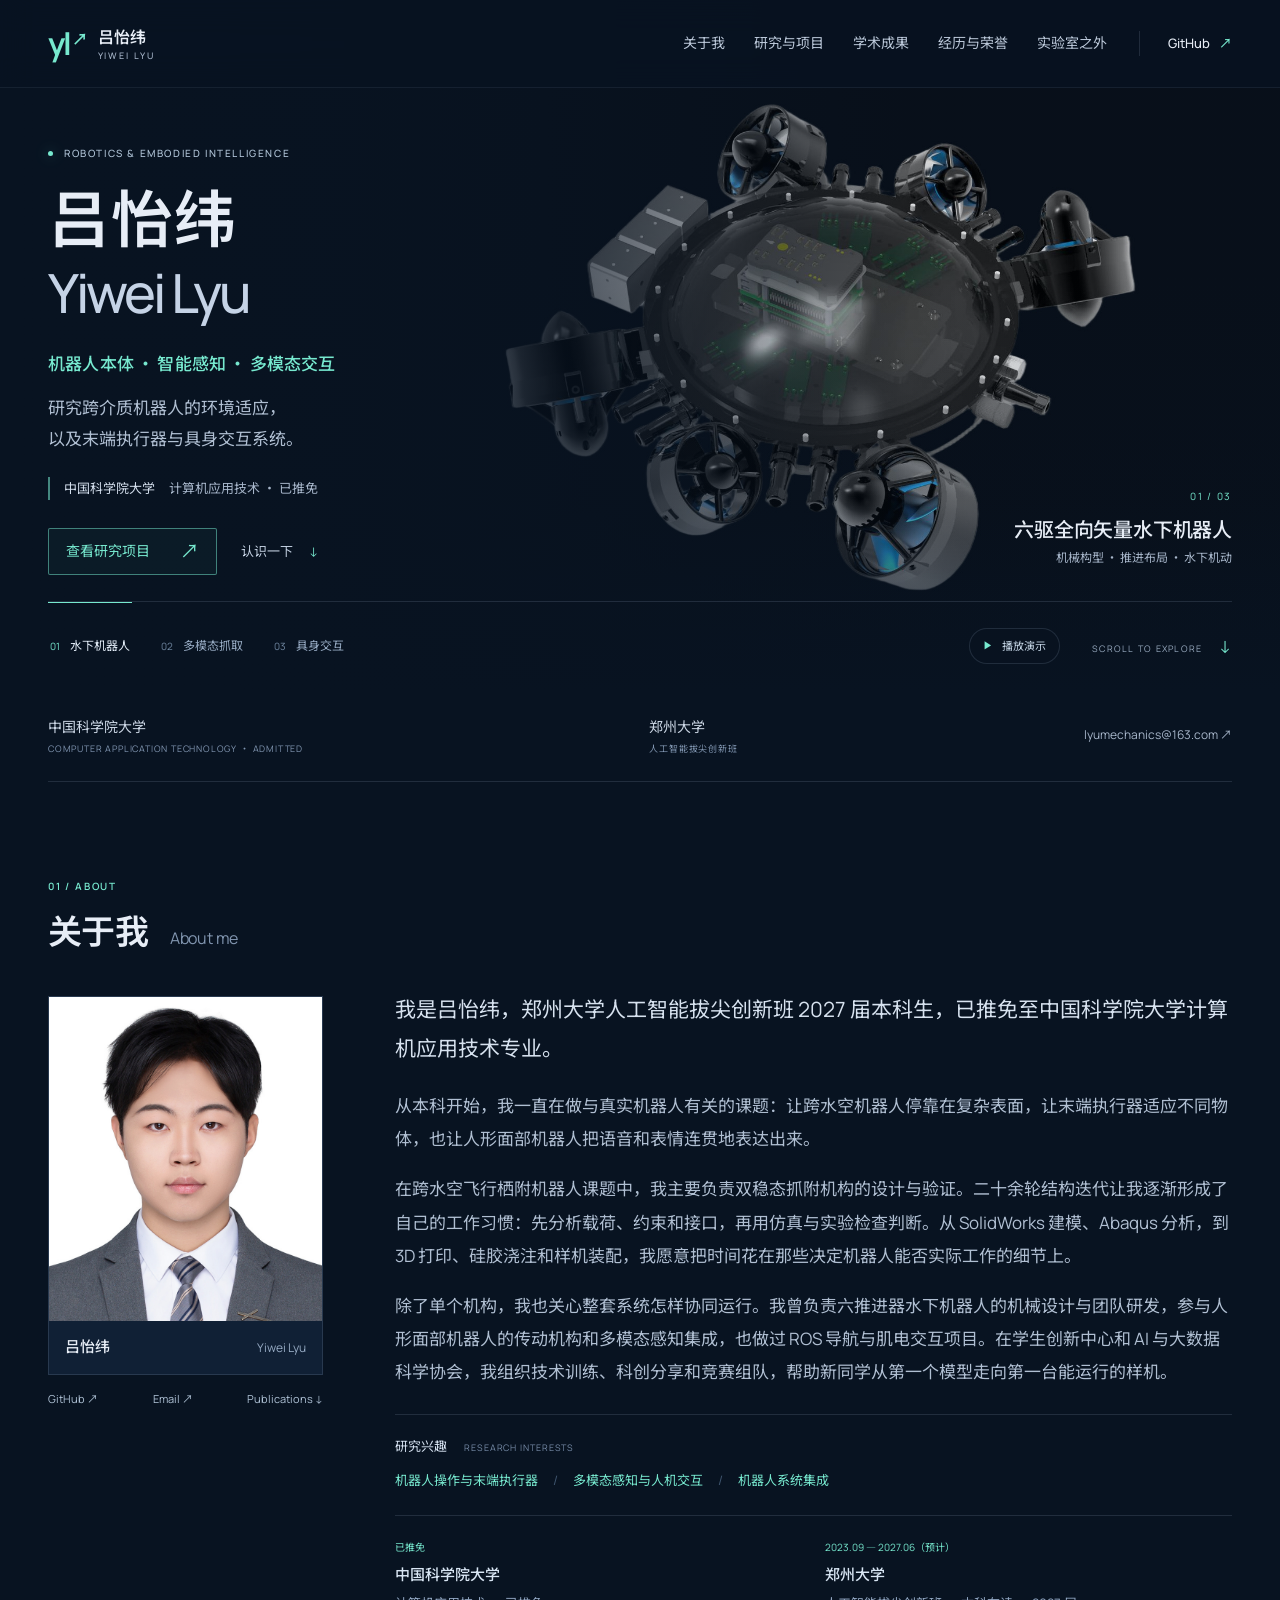
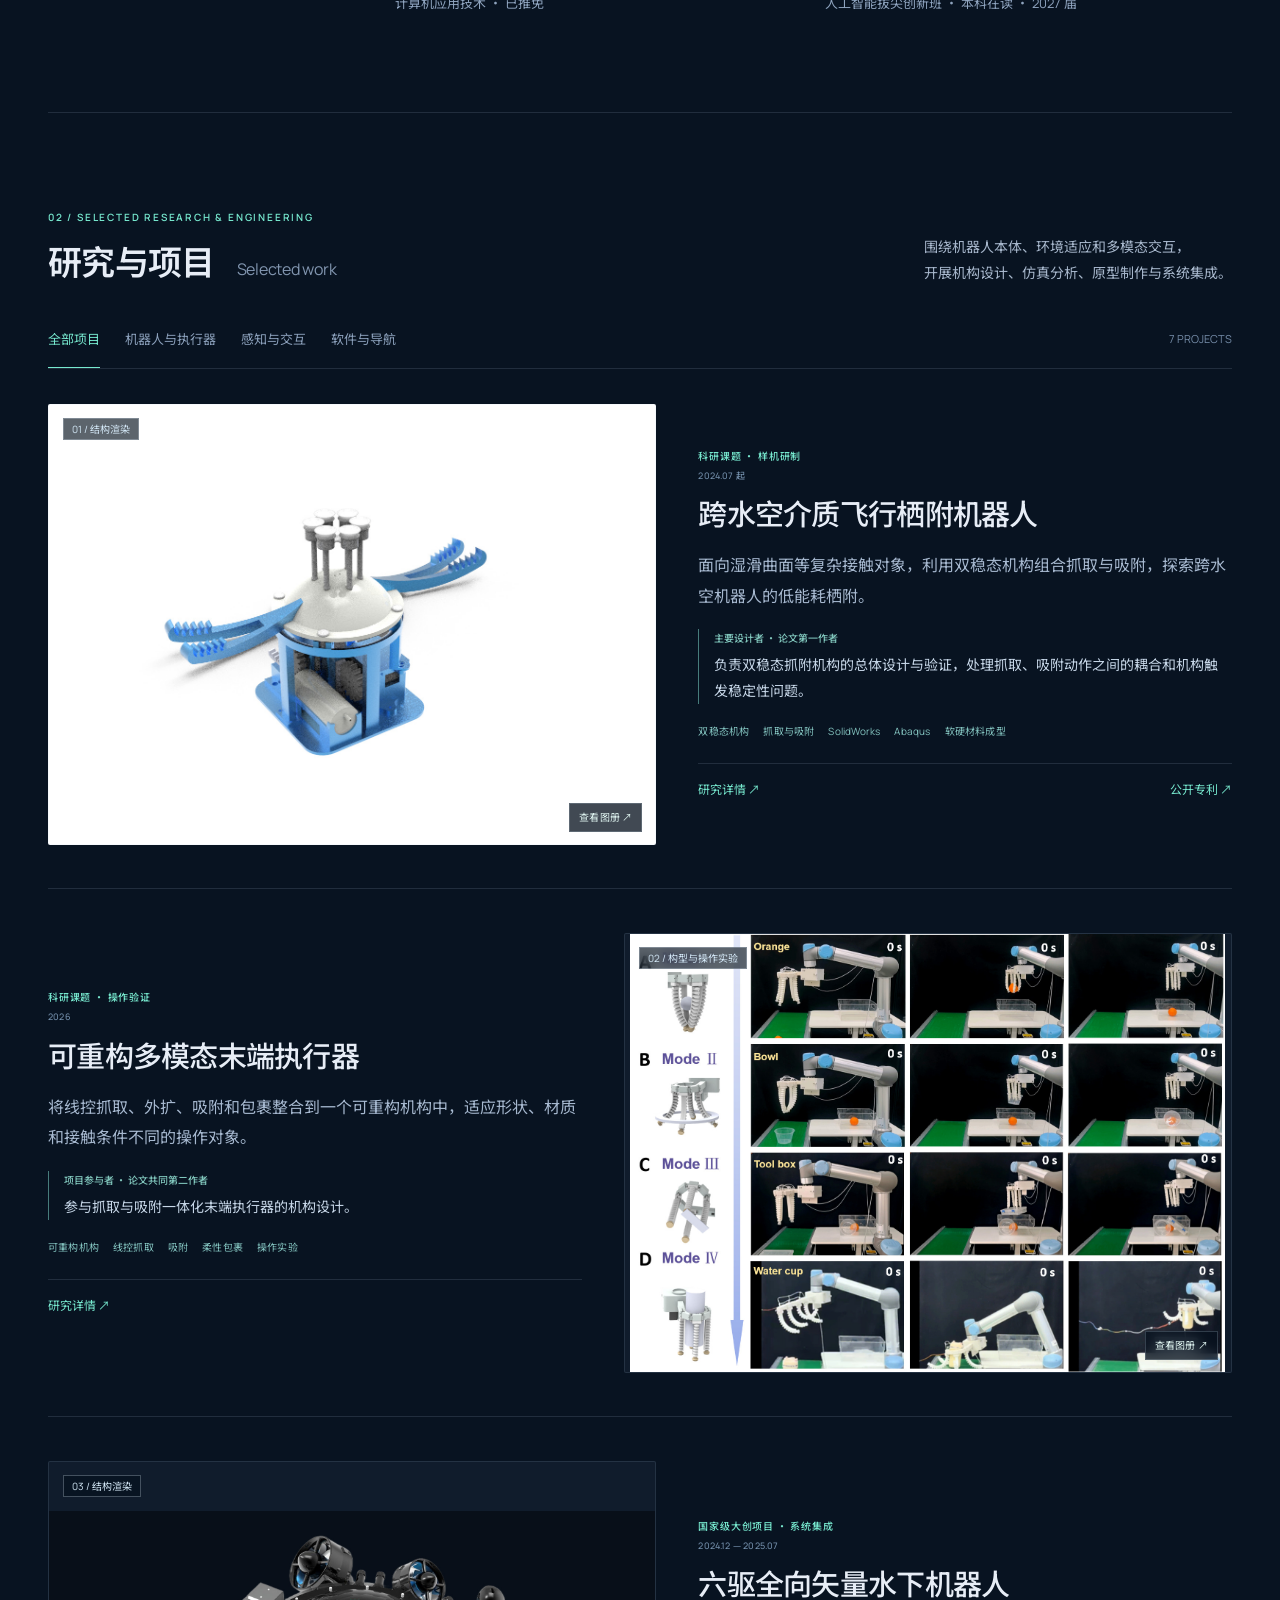
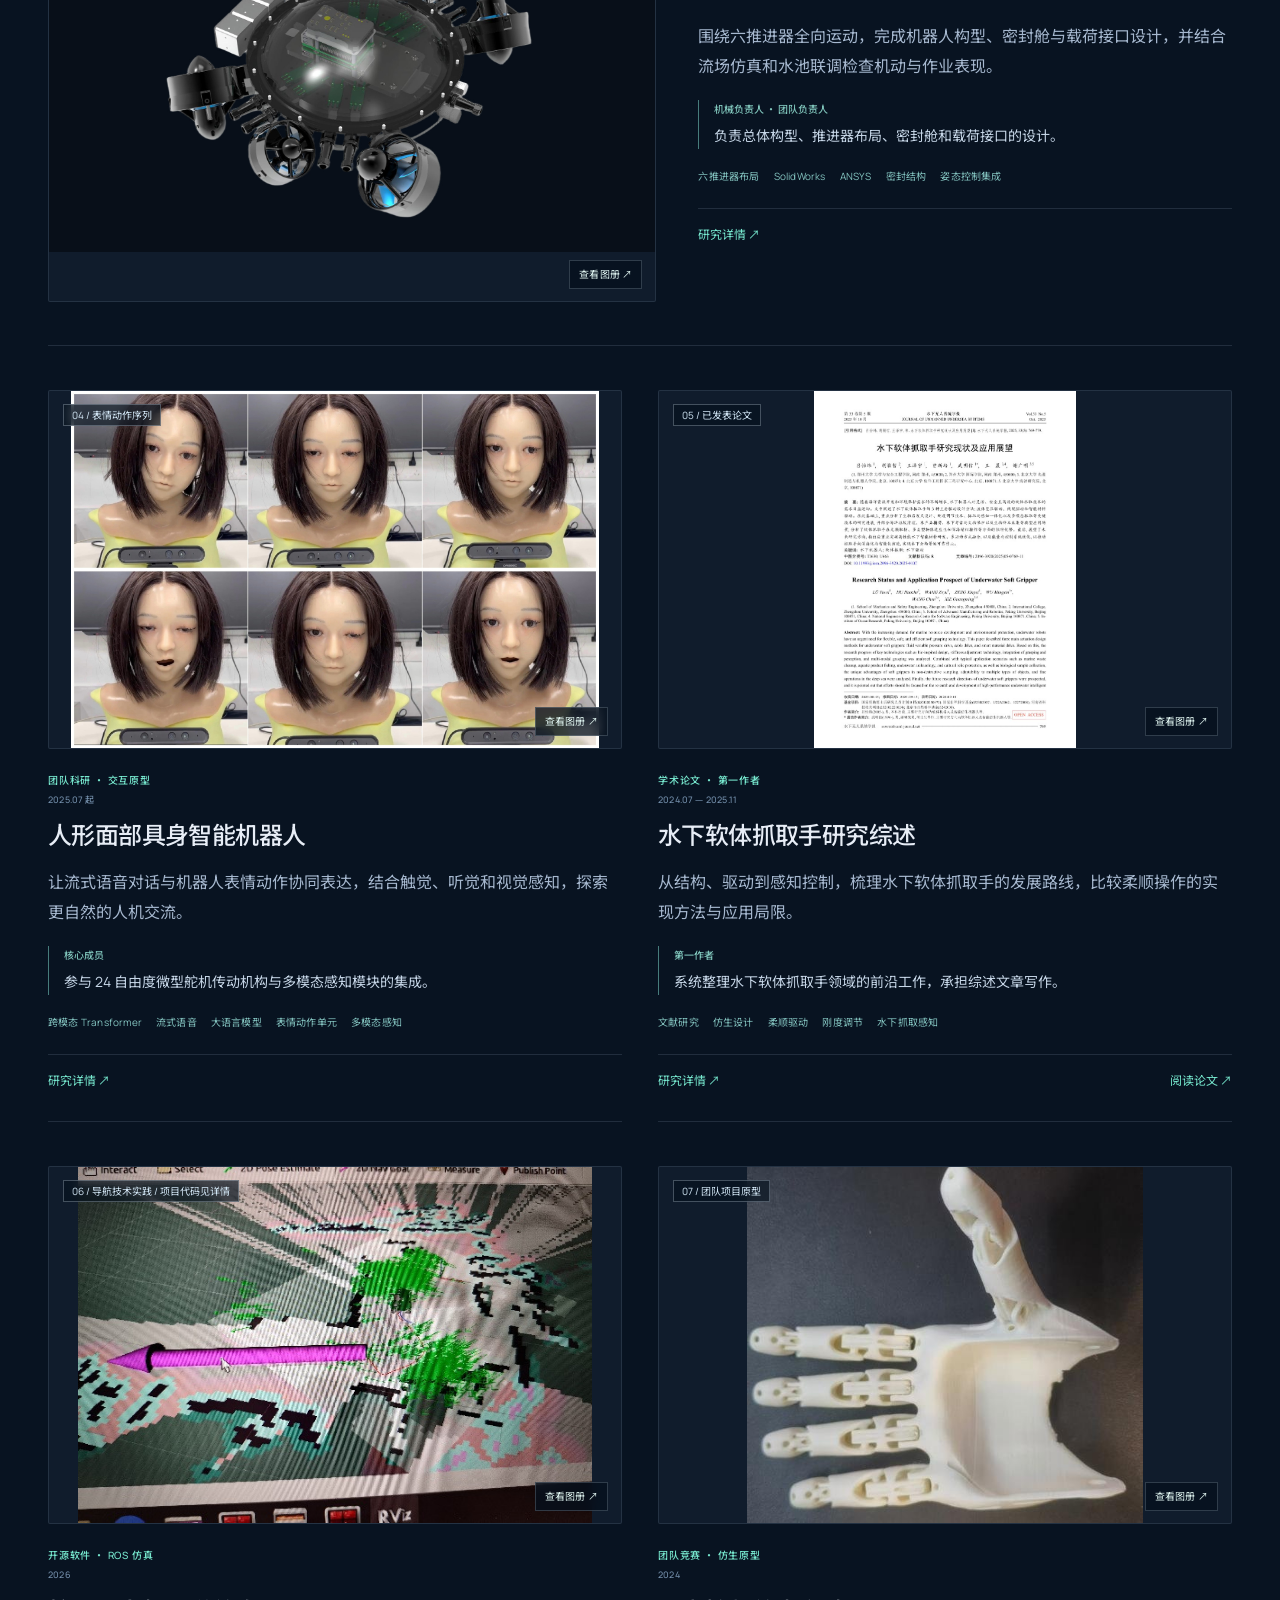
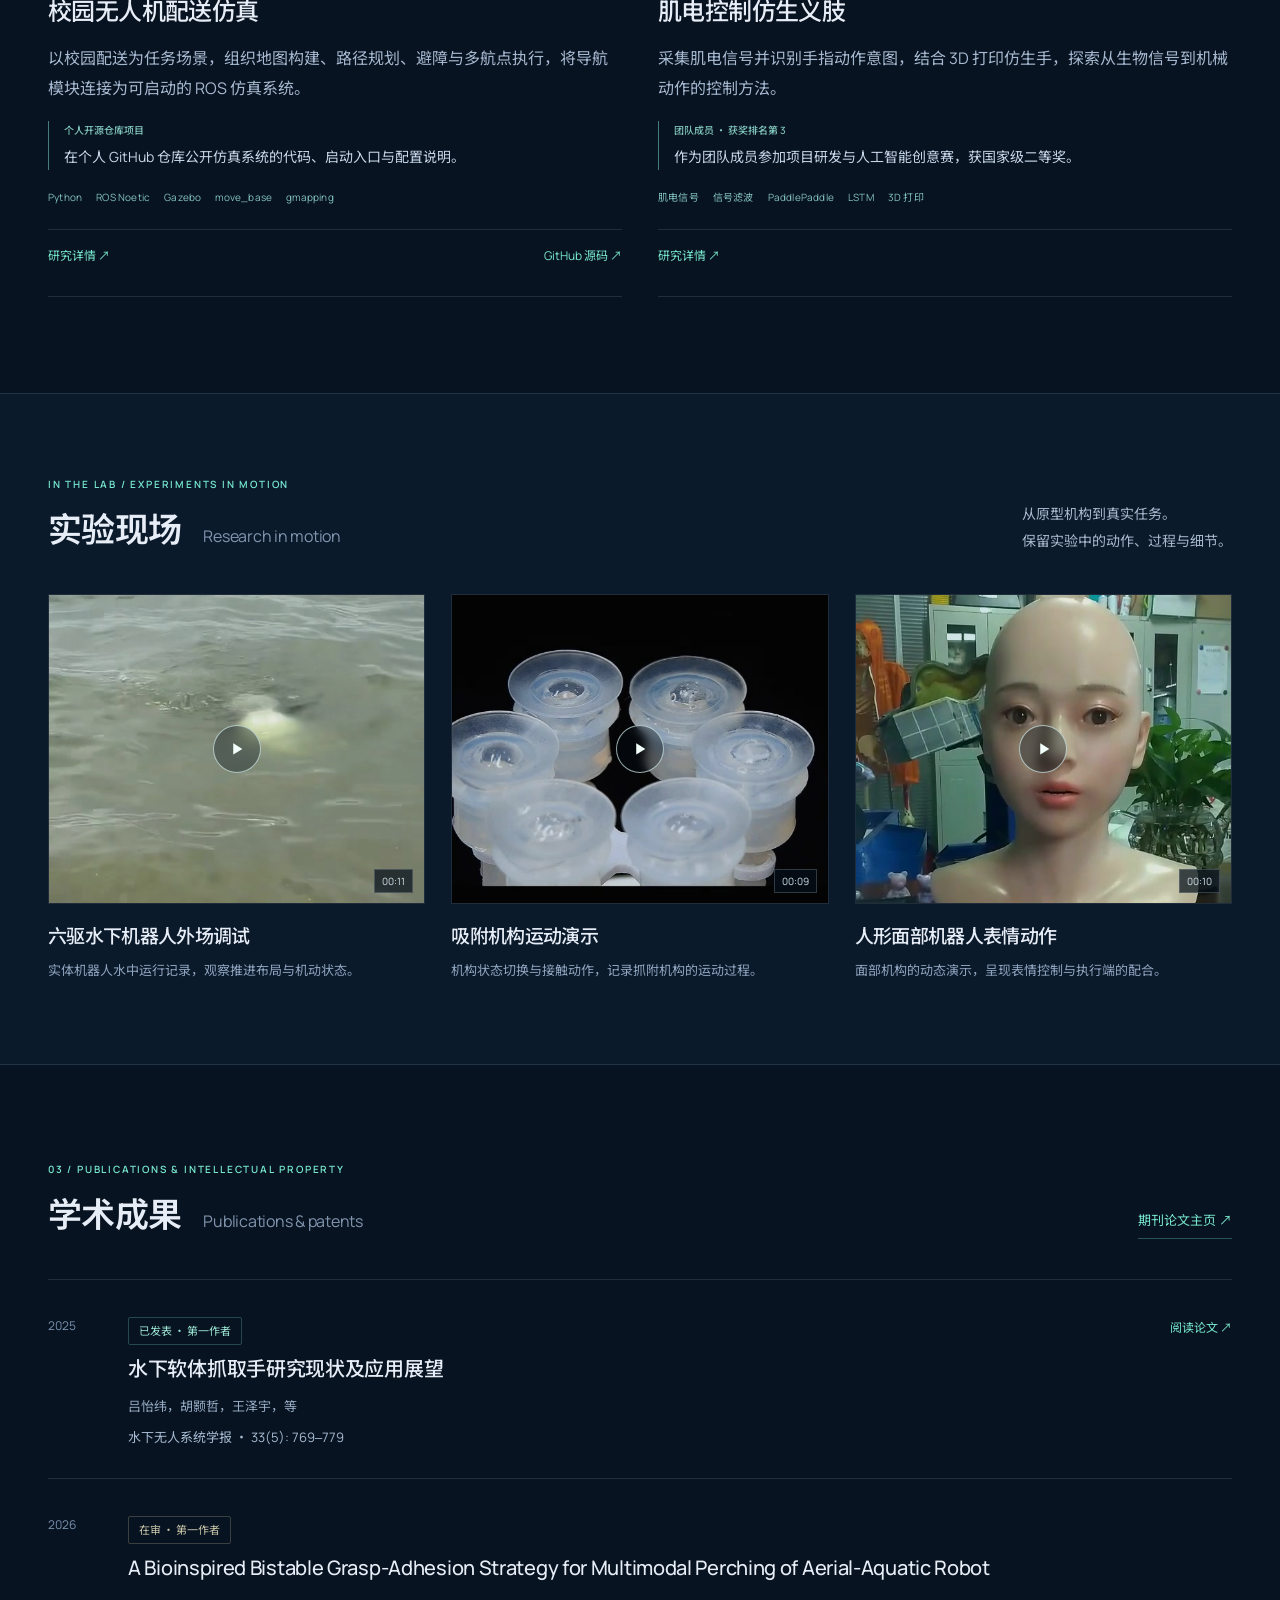
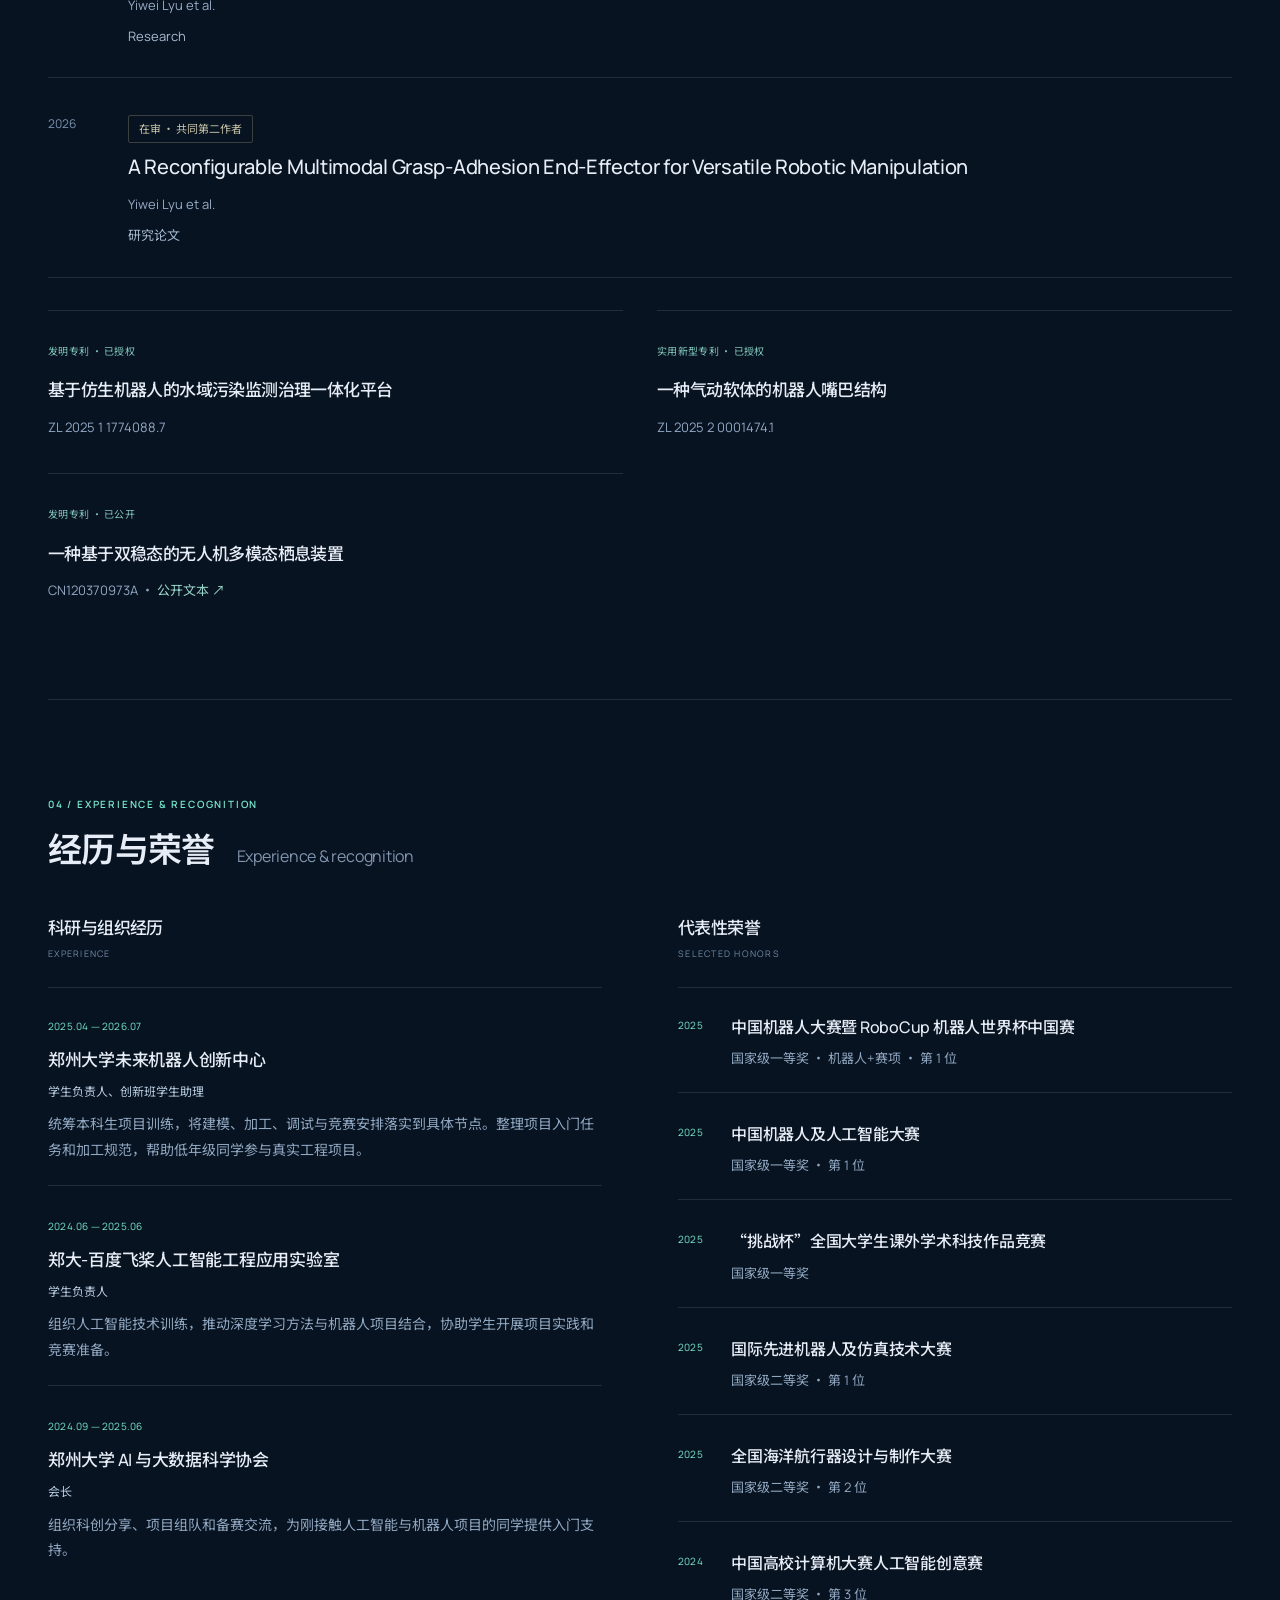
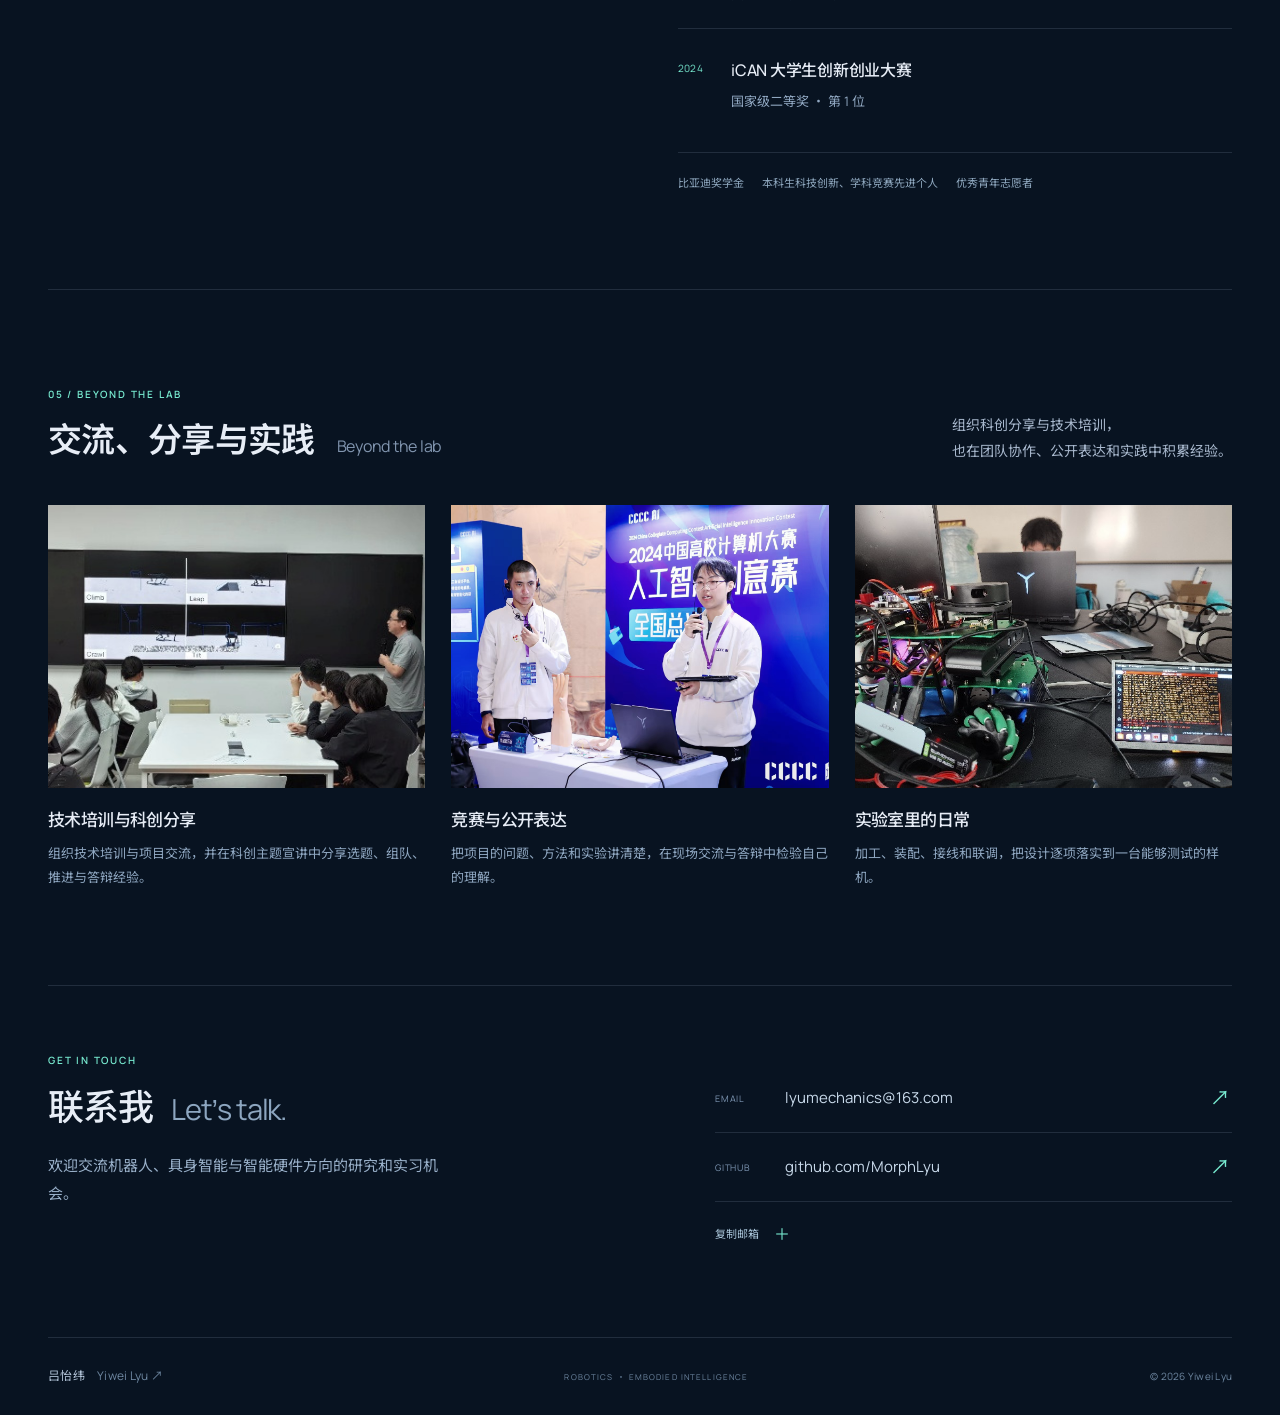
==== commit 290aec56: "Rebuild research portfolio with verified projects and mobile media" ====
--- a/index.html
+++ b/index.html
@@ -1,41 +1,24 @@
-<!doctype html>
-<html lang="zh-CN">
-<head>
-  <meta charset="utf-8"><meta name="viewport" content="width=device-width, initial-scale=1">
-  <meta name="description" content="吕怡纬的机器人与工程作品集：跨介质栖息无人机、ROS 自主导航、具身交互与肌电仿生。">
-  <meta name="theme-color" content="#171a16"><title>吕怡纬 · Robotics & Engineering</title>
-  <link rel="icon" href="assets/mark.svg" type="image/svg+xml"><link rel="stylesheet" href="noto-sans-sc.css"><link rel="stylesheet" href="manrope.css"><link rel="stylesheet" href="style.css"><link rel="stylesheet" href="refined.css"><link rel="stylesheet" href="brittany-inspired.css">
-  <script src="content.js" defer></script><script src="app.js" defer></script><script src="motion.js" defer></script>
-</head>
-<body>
-  <a href="#work" class="skip">跳至项目</a>
-  <header class="nav"><a class="brand" href="#home" aria-label="吕怡纬，回到首页"><span class="brand-mark">M<span>↗</span></span><span>MORPHLYU<span class="brand-sub">ROBOTICS & ENGINEERING</span></span></a>
-    <nav aria-label="主导航"><a href="#work">项目 <span>01</span></a><a href="#stack">技术 <span>02</span></a><a href="#research">研究 <span>03</span></a><a href="#about">关于 <span>04</span></a></nav>
-    <div class="nav-actions"><button id="theme" aria-label="切换浅色或深色主题" title="切换主题">◐</button><a class="contact-nav" href="#contact">联系我 <span>↗</span></a></div>
-  </header>
-  <main>
-    <section class="hero" id="home" aria-labelledby="hero-title">
-      <img class="hero-image" src="assets/hero-dark.webp" alt="技术面 PPT 中抓取机构闭合状态的跨介质无人机原型" fetchpriority="high">
-      <div class="hero-shade"></div><div class="hero-top"><span><i class="status-dot"></i> OPEN TO ROBOTICS OPPORTUNITIES</span><span>ZHENGZHOU, CN / 2026</span></div>
-      <div class="hero-content"><p class="eyebrow">ENGINEERING MEETS INTELLIGENCE.</p><h1 id="hero-title">吕怡纬<span>Yiwei Lyu.</span></h1><p class="hero-copy">机器人 · 算法 · 智能硬件<br><span class="education-line">中国科学院大学 · 计算机应用技术（已推免）</span></p><div class="hero-links"><a class="lime-button" href="#work">探索我的项目 <span>↓</span></a><a class="hero-github" href="https://github.com/MorphLyu" target="_blank" rel="noopener noreferrer">GitHub ↗</a></div></div>
-      <div class="hero-caption"><span>DESIGN STUDY / 001</span><strong>精卫 · 跨介质栖息无人机</strong><span>技术面作品 / 抓持机构闭合状态</span><button data-project="jingwei">查看研究项目 ↗</button></div>
-      <div class="hero-bottom"><span>ROBOTICS × INTELLIGENCE × SOFTWARE</span><a href="#work">SCROLL TO EXPLORE ↓</a></div>
-    </section>
-    <div class="intro-strip"><p>中国科学院大学 · 计算机应用技术（已推免）</p><span>郑州大学 · 人工智能拔尖创新班</span><a href="https://github.com/MorphLyu/CampusFly-UAV" target="_blank" rel="noopener noreferrer">开源项目 CampusFly ↗</a></div>
-    <section class="section work" id="work" aria-labelledby="work-title"><div class="section-heading"><div><p class="eyebrow">01 / SELECTED WORK</p><h2 id="work-title">想法，变成作品。<span>Selected projects.</span></h2></div><p class="section-note">从物理结构到智能系统，<br>探索可感知、可行动的机器人。</p></div>
-      <div class="filter-bar" role="group" aria-label="项目分类"><button class="active" data-filter="all" aria-pressed="true">全部项目 <span id="total-projects">07</span></button><button data-filter="robotics" aria-pressed="false">机器人</button><button data-filter="software" aria-pressed="false">软件与导航</button><button data-filter="intelligence" aria-pressed="false">智能交互</button><span id="project-count" aria-live="polite">7 PROJECTS</span></div>
-      <div id="projects"></div>
-    </section>
-    <section class="section stack" id="stack" aria-labelledby="stack-title"><div class="section-heading"><div><p class="eyebrow">02 / ENGINEERING CONNECTIONS</p><h2 id="stack-title">系统之间，建立连接。<span>How it comes together.</span></h2></div><p class="section-note">技术的价值，<br>在于它如何服务一个完整的系统。</p></div>
-      <div class="stack-layout"><div class="stack-tabs" role="tablist" aria-label="技术系统"><button role="tab" aria-selected="true" id="tab-nav" aria-controls="stack-panel" data-stack="0"><span>01</span> 自主导航 <small>SOFTWARE</small></button><button role="tab" aria-selected="false" id="tab-mech" aria-controls="stack-panel" data-stack="1" tabindex="-1"><span>02</span> 仿生结构 <small>ROBOTICS</small></button><button role="tab" aria-selected="false" id="tab-ai" aria-controls="stack-panel" data-stack="2" tabindex="-1"><span>03</span> 智能交互 <small>INTELLIGENCE</small></button><button role="tab" aria-selected="false" id="tab-signal" aria-controls="stack-panel" data-stack="3" tabindex="-1"><span>04</span> 生物信号 <small>BIOSIGNALS</small></button></div><div id="stack-panel" role="tabpanel" aria-labelledby="tab-nav" tabindex="0"></div></div>
-    </section>
-    <section class="section research" id="research" aria-labelledby="research-title"><div class="section-heading"><div><p class="eyebrow">03 / RESEARCH & MILESTONES</p><h2 id="research-title">探索，留下记录。<span>Research & recognition.</span></h2></div><p class="section-note">论文、专利与竞赛，<br>记录不同阶段的研究与实践。</p></div>
-      <div class="research-layout"><article class="paper"><p class="eyebrow">PUBLICATION / FIRST AUTHOR</p><div class="paper-icon" aria-hidden="true">↗</div><h3>水下软体抓取手<br>研究现状及应用展望</h3><p>水下无人系统学报 · 2025<br>33(5): 769–779</p><p class="paper-detail">梳理驱动方式、仿生设计、刚度调节与多模态抓取，讨论水下柔性操作的应用与发展方向。</p><a href="https://doi.org/10.11993/j.issn.2096-3920.2025-0107" target="_blank" rel="noopener noreferrer">阅读论文 <span>↗</span></a></article>
-      <div class="timeline"><article><span class="timeline-date">2026 / 05</span><div><span class="label">发明专利 · 授权</span><h3>水域污染监测治理一体化平台</h3><p>第三发明人 · ZL 2025 1 1774088.7</p></div></article><article><span class="timeline-date">2025 / 11</span><div><span class="label">国家级一等奖</span><h3>“挑战杯”全国大学生课外学术科技作品竞赛</h3><p>团队获奖 · 科研与创新实践</p></div></article><article><span class="timeline-date">2025 / 08</span><div><span class="label">国家级一等奖</span><h3>中国机器人及人工智能大赛<br>中国机器人大赛暨 RoboCup 中国赛</h3><p>材料列明个人获奖排名均为第 1</p></div></article><article><span class="timeline-date">2024 / 12</span><div><span class="label">国家级二等奖</span><h3>中国高校计算机大赛 · 人工智能创意赛</h3><p>EMG 仿生义肢项目 · 个人排名第 3</p></div></article></div></div>
-    </section>
-    <section class="section about" id="about" aria-labelledby="about-title"><p class="eyebrow">04 / A LITTLE ABOUT ME</p><div class="about-layout"><h2 id="about-title">保持好奇。<br>认真造物。</h2><div><p class="about-lead">我是吕怡纬，郑州大学人工智能拔尖创新班本科生，已推免至中国科学院大学计算机应用技术专业。我的研究与工程兴趣集中在机器人、智能感知与具身交互。</p><p>我感兴趣的是跨越边界的工程问题：从水到空，从信号到动作，从理论分析到一个真实的原型。过往项目也让我接触到机器人导航、语言与表情交互，以及团队研发与竞赛实践。</p><div class="about-facts"><span>郑州大学<br><strong>人工智能拔尖创新班 / 2023 级</strong></span><span>学生创新实践<br><strong>“力学—未来机器人”创新中心</strong></span></div></div></div></section>
-    <section class="contact" id="contact"><div><p class="eyebrow">LET’S BUILD SOMETHING THAT MOVES.</p><h2>下一个工程问题，<br>一起解决。</h2><p>欢迎交流机器人、算法与智能硬件的实习及工作机会。</p></div><div class="contact-links"><a href="mailto:lyumechanics@163.com">lyumechanics@163.com <span>↗</span></a><a href="https://github.com/MorphLyu" target="_blank" rel="noopener noreferrer">github.com/MorphLyu <span>↗</span></a><button id="copy-email">复制邮箱 <span>＋</span></button><span id="copy-status" role="status"></span></div></section>
-  </main>
-  <footer><a href="#home">MORPHLYU ↗</a><span>THOUGHTFULLY BUILT. ALWAYS EXPLORING.</span><span>© 2026 Yiwei Lyu</span></footer>
-  <dialog id="project-dialog" aria-labelledby="dialog-title"><button class="dialog-close" aria-label="关闭项目详情">×</button><div id="dialog-content"></div></dialog>
-</body></html>
+<!doctype html>
+<html lang="zh-CN">
+<head>
+<meta charset="utf-8"><meta name="viewport" content="width=device-width,initial-scale=1,viewport-fit=cover"><meta name="theme-color" content="#101a29"><meta name="description" content="吕怡纬的研究与工程作品集：跨介质机器人、可重构末端执行器与具身智能。中国科学院大学计算机应用技术专业已推免。"><meta property="og:title" content="吕怡纬 Yiwei Lyu | Robotics & Embodied Intelligence"><meta property="og:image" content="https://morphlyu.github.io/MorphLyu/media/rov-render.jpg"><title>吕怡纬 Yiwei Lyu · Robotics & Embodied Intelligence</title>
+<link rel="icon" href="assets/mark.svg" type="image/svg+xml"><link rel="preload" as="image" href="media/rov-render.jpg"><link rel="stylesheet" href="manrope.css"><link rel="stylesheet" href="noto-sans-sc.css"><link rel="stylesheet" href="v2.css?v=20261015"><script src="profile.js?v=20261015" defer></script><script src="site.js?v=20261015" defer></script>
+</head>
+<body>
+<a class="skip-link" href="#about">跳至个人介绍</a>
+<header class="site-header"><a class="identity" href="#home"><span class="identity-symbol" aria-hidden="true">yl<span>↗</span></span><span>吕怡纬<small>YIWEI LYU</small></span></a><nav class="navigation" id="navigation" aria-label="主导航"><a href="#about">关于我</a><a href="#projects">研究与项目</a><a href="#publications">学术成果</a><a href="#journey">经历与荣誉</a><a href="#life">实验室之外</a></nav><div class="header-end"><a class="github-link" href="https://github.com/MorphLyu" target="_blank" rel="noopener noreferrer">GitHub <span>↗</span></a><button class="menu-toggle" aria-label="打开导航" aria-expanded="false" aria-controls="navigation"><span></span><span></span></button></div></header>
+<main>
+<section class="cover" id="home" aria-labelledby="cover-title"><div class="cover-media" id="cover-media"><img src="media/rov-render.jpg" width="1600" height="900" alt="六驱全向矢量水下机器人结构渲染" fetchpriority="high"><video id="cover-video" muted playsinline webkit-playsinline loop preload="none" poster="media/rov-render.jpg" aria-hidden="true"></video></div><div class="cover-gradient"></div><div class="cover-grid" aria-hidden="true"></div><div class="cover-content"><p class="overline"><span></span> ROBOTICS & EMBODIED INTELLIGENCE</p><h1 id="cover-title">吕怡纬<span>Yiwei Lyu</span></h1><p class="cover-role">机器人本体 · 智能感知 · 多模态交互</p><p class="cover-description">研究跨介质机器人的环境适应，<br>以及末端执行器与具身交互系统。</p><div class="cover-education"><span>中国科学院大学</span><span>计算机应用技术 · 已推免</span></div><div class="cover-actions"><a class="primary-link" href="#projects">查看研究项目 <span>↗</span></a><a class="quiet-link" href="#about">认识一下 <span>↓</span></a></div></div><div class="cover-caption"><span id="cover-counter">01 / 03</span><h2 id="cover-project-title">六驱全向矢量水下机器人</h2><p id="cover-project-subtitle">机械构型 · 推进布局 · 水下机动</p></div><div class="cover-bottom"><div class="cover-scenes" role="group" aria-label="切换研究主题"><button class="selected" data-scene="0" aria-pressed="true"><span>01</span> 水下机器人</button><button data-scene="1" aria-pressed="false"><span>02</span> 多模态抓取</button><button data-scene="2" aria-pressed="false"><span>03</span> 具身交互</button></div><button class="motion-toggle" aria-label="播放背景演示"><span id="motion-symbol">▶</span><span id="motion-text">播放演示</span></button><a class="scroll-indicator" href="#about">SCROLL TO EXPLORE <span>↓</span></a></div></section>
+<div class="affiliation-strip"><span>中国科学院大学 <small>COMPUTER APPLICATION TECHNOLOGY · ADMITTED</small></span><span>郑州大学 <small>人工智能拔尖创新班</small></span><a href="mailto:lyumechanics@163.com">lyumechanics@163.com ↗</a></div>
+<section class="section about-section" id="about" aria-labelledby="about-title"><div class="section-heading"><p class="eyebrow">01 / ABOUT</p><h2 id="about-title">关于我<span>About me</span></h2></div><div class="about-layout"><div class="portrait-column"><figure class="portrait"><img src="media/portrait.jpg" alt="吕怡纬个人照片" width="600" height="780" loading="lazy"><figcaption>吕怡纬 <span>Yiwei Lyu</span></figcaption></figure><div class="portrait-contact"><a href="https://github.com/MorphLyu" target="_blank" rel="noopener noreferrer">GitHub ↗</a><a href="mailto:lyumechanics@163.com">Email ↗</a><a href="#publications">Publications ↓</a></div></div><div class="biography"><p class="bio-lead" id="bio-lead">我是吕怡纬，已推免至中国科学院大学计算机应用技术专业，本科就读于郑州大学人工智能拔尖创新班。</p><div id="bio-paragraphs"></div><div class="research-interests"><p>研究兴趣 <span>RESEARCH INTERESTS</span></p><div id="interest-tags"></div></div><div class="education-list" id="education-list"></div></div></div></section>
+<section class="section projects-section" id="projects" aria-labelledby="projects-title"><div class="section-heading heading-wide"><div><p class="eyebrow">02 / SELECTED RESEARCH & ENGINEERING</p><h2 id="projects-title">研究与项目<span>Selected work</span></h2></div><p class="section-intro">围绕机器人本体、环境适应和多模态交互，<br>开展机构设计、仿真分析、原型制作与系统集成。</p></div><div class="project-toolbar"><div class="project-filters" role="group" aria-label="按方向筛选项目"><button class="active" data-filter="all" aria-pressed="true">全部项目</button><button data-filter="robotics" aria-pressed="false">机器人与执行器</button><button data-filter="interaction" aria-pressed="false">感知与交互</button><button data-filter="software" aria-pressed="false">软件与导航</button></div><span id="project-result" aria-live="polite"></span></div><div id="project-list" class="project-list"></div></section>
+<section class="demonstration-section" aria-labelledby="demonstrations-title"><div class="section demonstration-inner"><div class="section-heading heading-wide"><div><p class="eyebrow">IN THE LAB / EXPERIMENTS IN MOTION</p><h2 id="demonstrations-title">实验现场<span>Research in motion</span></h2></div><p class="section-intro">从原型机构到真实任务。<br>保留实验中的动作、过程与细节。</p></div><div class="demonstration-grid" id="demonstration-grid"></div></div></section>
+<section class="section publications-section" id="publications" aria-labelledby="publications-title"><div class="section-heading heading-wide"><div><p class="eyebrow">03 / PUBLICATIONS & INTELLECTUAL PROPERTY</p><h2 id="publications-title">学术成果<span>Publications & patents</span></h2></div><a class="text-link" href="https://doi.org/10.11993/j.issn.2096-3920.2025-0107" target="_blank" rel="noopener noreferrer">期刊论文主页 ↗</a></div><div id="publication-list" class="publication-list"></div><div class="patent-row" id="patent-row"></div></section>
+<section class="section journey-section" id="journey" aria-labelledby="journey-title"><div class="section-heading"><p class="eyebrow">04 / EXPERIENCE & RECOGNITION</p><h2 id="journey-title">经历与荣誉<span>Experience & recognition</span></h2></div><div class="journey-columns"><div><h3 class="column-title">科研与组织经历 <span>EXPERIENCE</span></h3><div id="experience-list"></div></div><div><h3 class="column-title">代表性荣誉 <span>SELECTED HONORS</span></h3><div id="honors-list"></div></div></div></section>
+<section class="section life-section" id="life" aria-labelledby="life-title"><div class="section-heading heading-wide"><div><p class="eyebrow">05 / BEYOND THE LAB</p><h2 id="life-title">交流、分享与实践<span>Beyond the lab</span></h2></div><p class="section-intro" id="life-intro">组织科创分享与技术培训，<br>也在团队协作、公开表达和实践中积累经验。</p></div><div class="life-gallery" id="life-gallery"></div></section>
+<section class="contact-section" id="contact"><div class="contact-heading"><p class="eyebrow">GET IN TOUCH</p><h2>联系我<span>Let’s talk.</span></h2><p>欢迎交流机器人、具身智能与智能硬件方向的研究和实习机会。</p></div><div class="contact-options"><a href="mailto:lyumechanics@163.com"><small>EMAIL</small><span>lyumechanics@163.com</span><i>↗</i></a><a href="https://github.com/MorphLyu" target="_blank" rel="noopener noreferrer"><small>GITHUB</small><span>github.com/MorphLyu</span><i>↗</i></a><button id="copy-email">复制邮箱 <span>＋</span></button><span id="copy-status" role="status"></span></div></section>
+</main>
+<footer class="site-footer"><a href="#home">吕怡纬 <span>Yiwei Lyu ↗</span></a><span>ROBOTICS · EMBODIED INTELLIGENCE</span><span>© 2026 Yiwei Lyu</span></footer>
+<div class="media-overlay" id="media-overlay" hidden role="dialog" aria-modal="true" aria-labelledby="viewer-title"><div class="overlay-backdrop" data-close-viewer></div><section class="viewer-panel"><div class="viewer-top"><div><span id="viewer-overline" class="eyebrow"></span><h2 id="viewer-title"></h2></div><button class="close-viewer" data-close-viewer aria-label="关闭预览">×</button></div><div id="viewer-content"></div><div class="viewer-controls" id="viewer-controls"><button id="viewer-prev" aria-label="上一张图片">←</button><span id="viewer-count" aria-live="polite"></span><button id="viewer-next" aria-label="下一张图片">→</button></div></section></div>
+<noscript><p class="noscript-note">项目交互需要 JavaScript。你也可以直接查看 <a href="https://github.com/MorphLyu/MorphLyu/blob/main/PROJECTS.md">完整项目档案</a>，或通过邮箱联系我。</p></noscript>
+</body></html>
--- a/manrope.css
+++ b/manrope.css
@@ -0,0 +1,28 @@
+@font-face {
+  font-family: 'Manrope';
+  font-style: normal;
+  font-weight: 400;
+  font-display: swap;
+  src: url(assets/manrope-0.ttf) format('truetype');
+}
+@font-face {
+  font-family: 'Manrope';
+  font-style: normal;
+  font-weight: 500;
+  font-display: swap;
+  src: url(assets/manrope-1.ttf) format('truetype');
+}
+@font-face {
+  font-family: 'Manrope';
+  font-style: normal;
+  font-weight: 600;
+  font-display: swap;
+  src: url(assets/manrope-2.ttf) format('truetype');
+}
+@font-face {
+  font-family: 'Manrope';
+  font-style: normal;
+  font-weight: 700;
+  font-display: swap;
+  src: url(assets/manrope-3.ttf) format('truetype');
+}
--- a/noto-sans-sc.css
+++ b/noto-sans-sc.css
@@ -3,26 +3,26 @@
   font-style: normal;
   font-weight: 400;
   font-display: swap;
-  src: url(assets/noto-sans-sc-0.woff2) format('truetype');
+  src: url(assets/noto-sans-sc-0.ttf) format('truetype');
 }
 @font-face {
   font-family: 'Noto Sans SC';
   font-style: normal;
   font-weight: 500;
   font-display: swap;
-  src: url(assets/noto-sans-sc-1.woff2) format('truetype');
+  src: url(assets/noto-sans-sc-1.ttf) format('truetype');
 }
 @font-face {
   font-family: 'Noto Sans SC';
   font-style: normal;
   font-weight: 600;
   font-display: swap;
-  src: url(assets/noto-sans-sc-2.woff2) format('truetype');
+  src: url(assets/noto-sans-sc-2.ttf) format('truetype');
 }
 @font-face {
   font-family: 'Noto Sans SC';
   font-style: normal;
   font-weight: 700;
   font-display: swap;
-  src: url(assets/noto-sans-sc-3.woff2) format('truetype');
+  src: url(assets/noto-sans-sc-3.ttf) format('truetype');
 }
--- a/v2.css
+++ b/v2.css
@@ -0,0 +1,527 @@
+/* MorphLyu — research portfolio, 2026 */
+:root {
+  --ink: #e7edf6;
+  --muted: #a7b6ca;
+  --subtle: #72869e;
+  --mint: #77e9cf;
+  --navy: #081321;
+  --panel: #0d1c2e;
+  --line: rgba(181, 205, 230, .14);
+  --page-width: 1192px;
+  --gutter: 48px;
+  --display: "Manrope", "Noto Sans SC", "Microsoft YaHei", sans-serif;
+  --body: "Manrope", "Noto Sans SC", "Microsoft YaHei", sans-serif;
+}
+
+*, *::before, *::after { box-sizing: border-box; }
+html { scroll-behavior: smooth; scroll-padding-top: 100px; background: var(--navy); }
+body { margin: 0; background: var(--navy); color: var(--ink); font: 17px/1.9 var(--body); -webkit-font-smoothing: antialiased; text-rendering: optimizeLegibility; }
+body.overlay-open, body.modal-open { overflow: hidden; }
+::selection { color: #061b20; background: var(--mint); }
+button, input, select, textarea { font: inherit; }
+button, a { -webkit-tap-highlight-color: transparent; }
+button { color: inherit; }
+a { color: inherit; text-decoration: none; }
+button { cursor: pointer; }
+button:disabled { cursor: default; }
+img, video { display: block; max-width: 100%; }
+figure { margin: 0; }
+button, a { touch-action: manipulation; }
+button:focus-visible, a:focus-visible, input:focus-visible, summary:focus-visible { outline: 2px solid var(--mint); outline-offset: 6px; }
+[hidden] { display: none !important; }
+h1, h2, h3, h4, p { margin: 0; }
+h1, h2, h3, h4 { font-family: var(--display); }
+h1, h2, h3 { line-height: 1.35; letter-spacing: -.035em; }
+ul { margin: 0; padding: 0; list-style: none; }
+.container, .wrap { width: min(var(--page-width), calc(100% - var(--gutter) * 2)); margin-inline: auto; }
+.skip-link { position: fixed; top: -90px; left: 20px; z-index: 200; padding: 10px 18px; background: var(--mint); color: var(--navy); }
+.skip-link:focus { top: 16px; }
+.eyebrow, .section-kicker, .kicker { color: var(--mint); font-size: 12px; font-weight: 600; letter-spacing: .18em; line-height: 1.6; text-transform: uppercase; }
+.muted { color: var(--muted); }
+.accent { color: var(--mint); }
+
+/* The identity stays compact; the work carries the page. */
+.site-header { height: 88px; position: fixed; inset: 0 0 auto; z-index: 40; display: flex; align-items: center; justify-content: space-between; gap: 32px; padding: 0 var(--gutter); border-bottom: 1px solid rgba(181,205,230,.08); background: rgba(8,19,33,.82); backdrop-filter: blur(16px); }
+.identity { display: flex; align-items: center; gap: 14px; flex: none; font-size: 16px; font-weight: 600; line-height: 1.5; }
+.identity-symbol { font-size: 31px; font-weight: 700; letter-spacing: -.07em; color: var(--mint); }
+.identity-symbol > span { display: inline-block; font-size: 16px; transform: translate(2px,-10px); }
+.identity small { display: block; font-size: 9px; font-weight: 500; letter-spacing: .22em; color: var(--muted); }
+.navigation { display: flex; gap: 29px; align-items: center; margin-left: auto; }
+.navigation a { position: relative; font-size: 14px; color: #bcc9da; transition: color .2s; white-space: nowrap; }
+.navigation a::after { content: ""; position: absolute; bottom: -12px; left: 0; width: 100%; height: 1px; background: var(--mint); transform: scaleX(0); transform-origin: left; transition: transform .25s; }
+.navigation a:hover, .navigation a.active, .navigation a.current { color: var(--mint); }
+.navigation a.active::after, .navigation a.current::after, .navigation a:hover::after { transform: scaleX(1); }
+.header-end { display: flex; align-items: center; gap: 20px; flex: none; }
+.github-link { font-size: 13px; font-weight: 500; border-left: 1px solid var(--line); padding-left: 28px; }
+.github-link span { color: var(--mint); margin-left: 6px; }
+.menu-toggle { display: none; width: 36px; height: 40px; padding: 10px 3px; border: 0; background: transparent; }
+.menu-toggle span { display: block; height: 1px; margin: 7px 0; width: 27px; background: var(--ink); transition: transform .2s; }
+
+/* An immersive image, with the name and the research visible together. */
+.cover { height: 690px; min-height: 680px; position: relative; overflow: hidden; isolation: isolate; background: #080f18; }
+.cover-media { position: absolute; inset: 62px -6% 40px 23%; z-index: -3; }
+.cover-media > img, .cover-media > video { position: absolute; inset: 0; width: 100%; height: 100%; object-fit: contain; object-position: center; transition: opacity .55s ease, transform 1s ease; }
+.cover-media > video { opacity: 0; background: #080f18; }
+.cover-media.is-playing > video, .cover-media.playing > video, .cover-media > video.playing { opacity: 1; }
+.cover-media.is-playing > img, .cover-media.playing > img { opacity: 0; }
+.cover-gradient { position: absolute; inset: 0; z-index: -2; background: linear-gradient(90deg,#081321 0%,rgba(8,19,33,.97) 25%,rgba(8,19,33,.76) 42%,rgba(8,19,33,.12) 71%,rgba(8,19,33,.13) 100%),linear-gradient(0deg,#081321 0%,rgba(8,19,33,.2) 27%,transparent 60%); }
+.cover-grid { position: absolute; right: var(--gutter); left: var(--gutter); bottom: 88px; height: 1px; background: var(--line); }
+.cover-content { width: min(var(--page-width),calc(100% - var(--gutter) * 2)); margin-inline: auto; padding-top: 145px; }
+.overline { display: flex; gap: 11px; align-items: center; color: #b1c5d8; font-size: 10px; font-weight: 500; letter-spacing: .16em; line-height: 1.6; margin-bottom: 20px; }
+.overline > span { width: 5px; height: 5px; border-radius: 50%; background: var(--mint); box-shadow: 0 0 14px rgba(119,233,207,.45); }
+.cover h1 { font-size: 62px; font-weight: 600; line-height: 1.22; letter-spacing: .015em; }
+.cover h1 > span { display: block; margin-top: 3px; color: #c5d3e6; font-size: 54px; font-weight: 500; letter-spacing: -.055em; }
+.cover-role { margin: 22px 0 12px; color: var(--mint); font-size: 17px; font-weight: 500; letter-spacing: .01em; }
+.cover-description { color: #b0bfd2; font-size: 17px; line-height: 1.85; }
+.cover-education { border-left: 2px solid rgba(119,233,207,.55); padding-left: 14px; margin-top: 22px; font-size: 13px; line-height: 1.8; color: var(--muted); }
+.cover-education > span:first-child { color: #d4dfed; margin-right: 14px; }
+.cover-actions { display: flex; gap: 24px; align-items: center; margin-top: 28px; }
+.primary-link { display: inline-flex; align-items: center; justify-content: space-between; gap: 30px; padding: 9px 17px; color: var(--mint); font-size: 14px; border: 1px solid rgba(119,233,207,.5); border-radius: 2px; background: rgba(119,233,207,.035); transition: background .2s, transform .2s; }
+.primary-link:hover { background: rgba(119,233,207,.1); transform: translateY(-2px); }
+.primary-link > span { font-size: 19px; line-height: 1; }
+.quiet-link { color: #c4d1e2; font-size: 13px; }
+.quiet-link > span { margin-left: 13px; color: var(--mint); }
+.cover-caption { position: absolute; right: max(var(--gutter),calc((100% - var(--page-width)) / 2)); bottom: 120px; max-width: 390px; text-align: right; }
+.cover-caption > span { color: var(--mint); font-size: 10px; letter-spacing: .17em; }
+.cover-caption h2 { font-size: 20px; letter-spacing: -.01em; margin-top: 6px; font-weight: 500; }
+.cover-caption p { color: var(--muted); font-size: 12px; margin-top: 4px; }
+.cover-bottom { position: absolute; inset: auto var(--gutter) 0; height: 88px; display: flex; align-items: center; gap: 32px; }
+.cover-scenes { display: flex; gap: 27px; margin-right: auto; align-self: stretch; }
+.cover-scenes button { border: 0; border-top: 1px solid transparent; background: none; font-size: 12px; padding: 0 2px; color: #97abc3; transition: color .2s,border-color .2s; }
+.cover-scenes button span { margin-right: 8px; font-size: 10px; color: #7188a2; }
+.cover-scenes button.selected { color: #e5effa; border-top-color: var(--mint); }
+.cover-scenes button.selected span { color: var(--mint); }
+.motion-toggle { display: flex; align-items: center; gap: 9px; color: #c6d7e7; border: 1px solid var(--line); border-radius: 99px; background: rgba(8,19,33,.5); font-size: 11px; padding: 7px 13px; white-space: nowrap; }
+#motion-symbol { color: var(--mint); font-size: 10px; }
+.scroll-indicator { font-size: 9px; letter-spacing: .14em; color: #99abc0; white-space: nowrap; }
+.scroll-indicator span { margin-left: 13px; color: var(--mint); font-size: 17px; }
+
+.affiliation-strip { display: flex; justify-content: space-between; align-items: center; gap: 24px; width: min(var(--page-width),calc(100% - var(--gutter) * 2)); margin-inline: auto; padding: 25px 0; border-bottom: 1px solid var(--line); }
+.affiliation-strip > span { color: #ced9e7; font-size: 14px; line-height: 1.7; }
+.affiliation-strip small { display: block; font-size: 9px; letter-spacing: .09em; color: #8196b1; margin-top: 2px; }
+.affiliation-strip > a { font-size: 12px; color: var(--muted); }
+.affiliation-strip > a:hover { color: var(--mint); }
+.section { width: min(var(--page-width),calc(100% - var(--gutter) * 2)); margin-inline: auto; padding-block: 96px; }
+.section-heading { margin-bottom: 40px; }
+.section-heading .eyebrow { margin-bottom: 13px; font-size: 10px; }
+.section-heading h2 { font-size: 34px; font-weight: 600; line-height: 1.45; letter-spacing: -.02em; }
+.section-heading h2 > span { display: inline-block; margin-left: 22px; color: #8195af; font-size: 16px; letter-spacing: -.015em; font-weight: 400; }
+.heading-wide { display: flex; justify-content: space-between; align-items: flex-end; gap: 36px; }
+.section-intro { font-size: 14px; color: #a8b8cd; line-height: 1.9; max-width: 420px; }
+.text-link { flex: none; font-size: 13px; color: var(--mint); border-bottom: 1px solid rgba(119,233,207,.3); padding-bottom: 6px; }
+
+.about-layout { display: grid; grid-template-columns: 275px minmax(0,1fr); gap: 72px; align-items: start; }
+.portrait { border: 1px solid var(--line); background: #102035; }
+.portrait img { width: 100%; height: 324px; object-fit: cover; object-position: center 25%; }
+.portrait figcaption { display: flex; gap: 10px; justify-content: space-between; align-items: baseline; padding: 12px 16px; font-size: 15px; font-weight: 500; }
+.portrait figcaption span { color: #96aac3; font-size: 12px; font-weight: 400; }
+.portrait-contact { display: flex; justify-content: space-between; margin-top: 14px; font-size: 11px; color: #b0c3d7; }
+.portrait-contact a:hover { color: var(--mint); }
+.biography { margin-top: -6px; }
+.biography p { margin-bottom: 17px; font-size: 17px; color: #b0bfd2; line-height: 1.95; }
+.biography .bio-lead { font-size: 21px; line-height: 1.85; color: #d7e2ef; margin-bottom: 21px; }
+.biography strong { font-weight: 500; color: #d8e5f4; }
+.research-interests { margin-top: 26px; padding-top: 22px; border-top: 1px solid var(--line); }
+.research-interests > p { font-size: 13px; color: #d7e3f2; line-height: 1.5; margin-bottom: 12px; }
+.research-interests > p span { margin-left: 14px; color: #778ca8; font-size: 9px; letter-spacing: .1em; }
+#interest-tags { display: flex; gap: 8px 0; flex-wrap: wrap; }
+#interest-tags > * { font-size: 13px; color: var(--mint); line-height: 1.7; }
+#interest-tags > *:not(:last-child)::after { content: "/"; color: #405770; margin-inline: 15px; }
+.education-list { display: grid; grid-template-columns: 1fr 1fr; gap: 22px; padding-top: 23px; margin-top: 24px; border-top: 1px solid var(--line); }
+.education-list > * { min-width: 0; }
+.education-list h3, .education-list h4 { font-size: 15px; line-height: 1.6; color: #d9e6f4; font-weight: 500; }
+.education-list p { font-size: 13px; line-height: 1.8; margin: 5px 0 0; color: #8fa4bf; }
+.education-list small, .education-list time { font-size: 10px; color: var(--mint); letter-spacing: .04em; }
+.education-item > span { display: block; color: var(--mint); font-size: 10px; margin-bottom: 6px; line-height: 1.7; }
+.education-item strong { display: block; color: #d9e6f4; font-size: 15px; line-height: 1.7; font-weight: 500; }
+
+.projects-section { border-top: 1px solid var(--line); }
+.project-toolbar { display: flex; justify-content: space-between; align-items: center; gap: 24px; border-bottom: 1px solid var(--line); margin-bottom: 35px; }
+.project-filters { display: flex; flex-wrap: wrap; gap: 25px; }
+.project-filters button { padding: 0 0 15px; background: none; border: 0; border-bottom: 1px solid transparent; color: #8ca1bc; font-size: 13px; transition: color .2s,border-color .2s; }
+.project-filters button:hover { color: #e0eaf6; }
+.project-filters button.active { color: var(--mint); border-bottom-color: var(--mint); }
+#project-result { color: #768da9; font-size: 11px; padding-bottom: 15px; white-space: nowrap; }
+.project-list { display: grid; grid-template-columns: repeat(2,minmax(0,1fr)); column-gap: 36px; row-gap: 44px; }
+.project-card { min-width: 0; padding-bottom: 28px; border-bottom: 1px solid var(--line); }
+.project-card.featured { grid-column: 1/-1; display: grid; grid-template-columns: 1.14fr 1fr; gap: 42px; align-items: center; padding-bottom: 43px; }
+.project-card.featured:nth-child(2) { grid-template-columns: 1fr 1.14fr; }
+.project-card.featured:nth-child(2) .project-media { order: 2; }
+.project-card.featured:nth-child(2) .project-body { order: 1; }
+.project-media { display: block; position: relative; width: 100%; aspect-ratio: 1.6; padding: 0; overflow: hidden; text-align: left; background: #101c2c; border: 1px solid rgba(181,205,230,.12); border-radius: 2px; }
+.project-media img { width: 100%; height: 100%; object-fit: contain; transition: transform .7s cubic-bezier(.2,.7,.1,1),filter .4s; }
+.project-card.featured .project-media { aspect-ratio: 1.38; }
+.project-card:first-child .project-media { background: #fff; }
+.project-media:hover img { transform: scale(1.035); }
+.project-index { position: absolute; left: 14px; top: 13px; border: 1px solid rgba(222,237,250,.28); padding: 1px 8px; color: #d4e8f7; font-size: 10px; background: rgba(6,17,30,.65); line-height: 1.8; backdrop-filter: blur(6px); }
+.media-hint { position: absolute; inset: auto 13px 12px auto; color: #e0f5f1; font-size: 10px; letter-spacing: .02em; background: rgba(6,17,30,.76); border: 1px solid rgba(209,230,245,.2); padding: 4px 9px; backdrop-filter: blur(6px); }
+.project-body { padding-top: 22px; min-width: 0; }
+.featured .project-body { padding-top: 0; }
+.project-category { color: var(--mint); font-size: 10px; font-weight: 500; letter-spacing: .08em; line-height: 1.8; }
+.project-category > span { display: block; color: #728da9; font-size: 9px; letter-spacing: .02em; margin-top: 3px; }
+.project-title { font-size: 24px; line-height: 1.5; font-weight: 500; margin-top: 9px; letter-spacing: -.025em; }
+.featured .project-title { font-size: 29px; }
+.project-description { margin-top: 14px; font-size: 16px; color: #a6b8cf; line-height: 1.9; }
+.project-contribution { margin-top: 18px; padding-left: 15px; border-left: 1px solid #477c7c; color: #c7d7e8; font-size: 14px; line-height: 1.85; }
+.project-contribution strong { display: block; color: #80c6bc; font-weight: 500; font-size: 10px; line-height: 1.8; margin-bottom: 5px; }
+.project-tags { display: flex; gap: 7px 14px; flex-wrap: wrap; margin-top: 19px; }
+.project-tags > * { font-size: 10px; letter-spacing: .02em; color: #83c3bf; line-height: 1.7; }
+.project-footer { display: flex; justify-content: space-between; align-items: center; gap: 12px; margin-top: 23px; padding-top: 15px; border-top: 1px solid var(--line); font-size: 11px; color: #718ba8; }
+.project-footer button, .project-footer a { border: 0; padding: 0; background: transparent; font-size: 12px; color: var(--mint); }
+.project-footer button:hover, .project-footer a:hover { color: #c4ffef; }
+
+.demonstration-section { background: #0b1a2b; border-block: 1px solid var(--line); }
+.demonstration-inner { padding-block: 82px; }
+.demonstration-grid { display: grid; grid-template-columns: repeat(3,minmax(0,1fr)); gap: 26px; }
+.demonstration-card { min-width: 0; }
+.demonstration-card button { display: block; position: relative; width: 100%; aspect-ratio: 1.22; border: 1px solid var(--line); background: #07111d; padding: 0; overflow: hidden; }
+.demonstration-card img { width: 100%; height: 100%; object-fit: cover; object-position: center 34%; transition: transform .6s,filter .4s; filter: brightness(.9); }
+.demonstration-card button:hover img { transform: scale(1.025); filter: brightness(1); }
+.play-mark { display: grid; place-items: center; position: absolute; left: 50%; top: 50%; transform: translate(-50%,-50%); height: 48px; width: 48px; border-radius: 50%; border: 1px solid rgba(214,240,238,.7); color: #f2fffb; font-size: 14px; background: rgba(5,15,27,.35); backdrop-filter: blur(5px); padding-left: 3px; transition: background .2s,border-color .2s; }
+.demonstration-card button:hover .play-mark { color: var(--mint); border-color: var(--mint); background: rgba(5,15,27,.6); }
+.film-length { position: absolute; right: 11px; bottom: 10px; font-size: 10px; line-height: 1.8; color: #d4e5ef; padding: 2px 7px; background: rgba(5,15,27,.7); border: 1px solid rgba(220,240,255,.2); }
+.demonstration-card h3 { margin-top: 17px; font-size: 19px; font-weight: 500; line-height: 1.6; }
+.demonstration-card p { margin-top: 7px; font-size: 13px; color: #8fa5bf; line-height: 1.85; }
+
+.publication-list { border-bottom: 1px solid var(--line); }
+.publication-row { display: grid; grid-template-columns: 55px minmax(0,1fr) 85px; column-gap: 25px; padding: 29px 0; border-top: 1px solid var(--line); }
+.publication-meta { color: #7992b0; font-size: 12px; line-height: 1.7; padding-top: 7px; }
+.publication-body { grid-column: 2; min-width: 0; }
+.publication-link { grid-column: 3; color: var(--mint); font-size: 12px; margin-top: 8px; text-align: right; }
+.publication-authors { color: #96abc4; font-size: 13px; line-height: 1.8; margin-top: 10px; }
+.publication-authors strong { color: #e1eaf5; font-weight: 500; }
+.publication-title { font-size: 20px; font-weight: 500; line-height: 1.65; letter-spacing: -.015em; margin-top: 6px; }
+.publication-title a { transition: color .2s; }
+.publication-title a:hover { color: var(--mint); }
+.publication-venue { font-size: 13px; color: #a7bbd2; margin-top: 8px; line-height: 1.8; }
+.publication-status { display: inline-block; align-self: start; white-space: nowrap; margin-top: 8px; font-size: 11px; color: #9ce6d4; padding: 3px 10px; border: 1px solid rgba(119,233,207,.25); line-height: 1.8; border-radius: 2px; }
+.publication-status.pending { color: #c8c5a8; border-color: rgba(207,197,147,.25); }
+.patent-row { display: grid; grid-template-columns: repeat(2,minmax(0,1fr)); gap: 34px; margin-top: 32px; }
+.patent-card { padding: 22px 0 0; border-top: 1px solid var(--line); }
+.patent-card .eyebrow, .patent-card small { color: var(--mint); font-size: 10px; letter-spacing: .07em; }
+.patent-card > span { color: #80c5bb; font-size: 10px; letter-spacing: .03em; }
+.patent-card p a { color: #9bd8cc; }
+.patent-card h3 { font-size: 17px; line-height: 1.75; font-weight: 500; margin-top: 10px; }
+.patent-card p { margin-top: 10px; color: #91a7c2; font-size: 13px; line-height: 1.9; overflow-wrap: anywhere; }
+
+.journey-section { border-top: 1px solid var(--line); }
+.journey-columns { display: grid; grid-template-columns: 1fr 1fr; gap: 76px; }
+.column-title { font-size: 17px; line-height: 1.6; font-weight: 500; margin-bottom: 25px; }
+.column-title span { display: block; font-size: 9px; color: #728ca8; letter-spacing: .14em; margin-top: 6px; font-weight: 400; }
+.experience-item, .honor-item { position: relative; padding: 22px 0; border-top: 1px solid var(--line); }
+.experience-item:first-child, .honor-item:first-child { padding-top: 20px; }
+.experience-item time, .honor-item time, .experience-item .period, .honor-item .year { color: var(--mint); font-size: 10px; line-height: 1.7; letter-spacing: .03em; }
+.experience-item h3, .experience-item h4, .honor-item h3, .honor-item h4 { font-size: 17px; line-height: 1.7; font-weight: 500; margin-top: 6px; letter-spacing: -.015em; }
+.experience-item p, .honor-item p { color: #91a8c2; font-size: 14px; line-height: 1.85; margin-top: 8px; }
+.experience-item small, .honor-item small { color: #7f99b5; font-size: 11px; }
+.experience-item > span, .honor-item > span { color: var(--mint); font-size: 10px; line-height: 1.8; letter-spacing: .02em; }
+.experience-item .experience-role { color: #b9cee1; font-size: 12px; margin-top: 6px; }
+.honor-item { display: grid; grid-template-columns: 37px minmax(0,1fr); gap: 16px; }
+.honor-item > span { padding-top: 8px; }
+.honor-item h3 { font-size: 16px; }
+.honor-item p { font-size: 13px; margin-top: 5px; }
+.personal-honors { display: flex; flex-wrap: wrap; gap: 9px 18px; margin-top: 16px; border-top: 1px solid var(--line); padding-top: 20px; }
+.personal-honors > span { color: #8fa8bf; font-size: 11px; line-height: 1.9; }
+
+.life-section { border-top: 1px solid var(--line); }
+.life-gallery { display: grid; grid-template-columns: repeat(3,minmax(0,1fr)); gap: 26px; }
+.life-card { min-width: 0; }
+.life-card button { display: block; position: relative; width: 100%; aspect-ratio: 1.33; border: 0; padding: 0; background: #102035; overflow: hidden; }
+.life-card img { width: 100%; height: 100%; object-fit: cover; transition: transform .65s, filter .4s; filter: saturate(.8); }
+.life-card button:hover img { transform: scale(1.035); filter: saturate(1); }
+.life-card h3, .life-card h4 { margin-top: 18px; font-size: 17px; line-height: 1.7; font-weight: 500; }
+.life-card p { margin-top: 7px; font-size: 13px; line-height: 1.8; color: #8fa7c1; }
+.life-card figcaption { margin-top: 14px; font-size: 14px; color: #c6d5e6; }
+
+.contact-section { width: min(var(--page-width),calc(100% - var(--gutter) * 2)); margin-inline: auto; padding: 66px 0 88px; display: grid; grid-template-columns: 1.15fr 1fr; gap: 72px; border-top: 1px solid var(--line); }
+.contact-heading .eyebrow { font-size: 10px; margin-bottom: 15px; }
+.contact-heading h2 { font-size: 36px; font-weight: 500; letter-spacing: -.03em; }
+.contact-heading h2 span { margin-left: 18px; font-size: 29px; color: #8da6c0; font-weight: 400; }
+.contact-heading > p:last-child { margin-top: 20px; font-size: 15px; line-height: 1.9; color: #99b0c9; max-width: 390px; }
+.contact-options { min-width: 0; padding-top: 12px; }
+.contact-options > a { display: grid; grid-template-columns: 52px minmax(0,1fr) 22px; gap: 18px; padding: 15px 0; border-bottom: 1px solid var(--line); align-items: center; }
+.contact-options small { font-size: 9px; letter-spacing: .1em; color: #7f98b5; }
+.contact-options > a span { font-size: 15px; color: #c8d9ea; overflow-wrap: anywhere; }
+.contact-options i { font-size: 20px; color: var(--mint); font-style: normal; }
+.contact-options > a:hover span { color: var(--mint); }
+#copy-email { display: inline-flex; align-items: center; gap: 15px; background: none; border: 0; color: #a9c4d8; padding: 17px 0 0; font-size: 11px; }
+#copy-email span { color: var(--mint); font-size: 16px; }
+#copy-status { font-size: 11px; color: var(--mint); margin-left: 20px; }
+.site-footer { border-top: 1px solid var(--line); width: calc(100% - var(--gutter) * 2); margin-inline: auto; padding: 27px 0; display: flex; justify-content: space-between; align-items: center; gap: 20px; font-size: 10px; color: #6e87a1; letter-spacing: .025em; }
+.site-footer > a { color: #b3c4d8; font-size: 12px; }
+.site-footer > a span { color: #6e87a1; margin-left: 10px; }
+.site-footer > span:nth-child(2) { letter-spacing: .14em; font-size: 8px; }
+
+/* A media viewer that works without native dialog support. */
+.media-overlay { position: fixed; inset: 0; z-index: 100; display: flex; align-items: center; justify-content: center; padding: 30px; overflow-y: auto; overscroll-behavior: contain; }
+.overlay-backdrop { position: fixed; inset: 0; background: rgba(3,9,17,.88); backdrop-filter: blur(12px); }
+.viewer-panel { position: relative; width: min(1120px,100%); max-height: calc(100svh - 60px); padding: 32px; overflow: auto; overscroll-behavior: contain; background: #0b192a; border: 1px solid rgba(176,210,233,.2); box-shadow: 0 20px 100px rgba(0,0,0,.5); }
+.viewer-top { display: flex; align-items: flex-start; justify-content: space-between; gap: 28px; margin-bottom: 25px; border-bottom: 1px solid var(--line); padding-bottom: 21px; }
+.viewer-top .eyebrow { font-size: 9px; letter-spacing: .12em; }
+.viewer-top h2 { font-size: 26px; font-weight: 500; line-height: 1.6; margin-top: 9px; }
+.close-viewer { display: grid; place-items: center; flex: none; width: 40px; height: 40px; margin-top: -4px; padding: 0; font-size: 31px; color: #b3c8de; border: 1px solid var(--line); background: none; line-height: 1; }
+.close-viewer:hover { color: var(--mint); border-color: var(--mint); }
+.viewer-photo { width: auto; max-height: 68svh; max-width: 100%; margin-inline: auto; object-fit: contain; background: #06111e; }
+.viewer-caption { color: #a7b9cc; font-size: 13px; line-height: 1.9; margin-top: 18px; }
+.viewer-video { display: block; max-width: 100%; width: auto; max-height: 66svh; margin-inline: auto; background: #030a12; }
+.viewer-controls { display: flex; justify-content: center; align-items: center; gap: 26px; margin-top: 24px; }
+.viewer-controls button { display: grid; place-items: center; width: 42px; height: 36px; color: var(--mint); background: none; border: 1px solid var(--line); padding: 0; font-size: 18px; }
+.viewer-controls button:hover { border-color: var(--mint); }
+.viewer-controls span { font-size: 11px; color: #91a9c3; }
+.case-summary { color: #b6c9de; font-size: 17px; line-height: 1.95; margin-bottom: 28px; }
+.case-formal-title { font-size: 13px; line-height: 1.9; color: #7996b5; margin-bottom: 18px; }
+.back-to-case { border: 0; background: none; padding: 0; color: var(--mint); font-size: 12px; margin-top: 20px; }
+.case-detail-grid { display: grid; grid-template-columns: 1fr 1fr; gap: 28px 40px; margin-top: 24px; }
+.case-section { border-top: 1px solid var(--line); padding-top: 22px; min-width: 0; }
+.case-section h3 { font-size: 17px; color: #d7e7f7; font-weight: 500; line-height: 1.7; margin-bottom: 12px; }
+.case-section p, .case-section li { font-size: 14px; color: #a2b8d0; line-height: 1.95; }
+.case-section li { position: relative; padding-left: 15px; margin-bottom: 7px; }
+.case-section li::before { content: ""; position: absolute; left: 0; top: 12px; width: 4px; height: 4px; background: #5db4a8; }
+.case-gallery { display: grid; grid-template-columns: repeat(2,minmax(0,1fr)); gap: 18px; margin-top: 30px; }
+.case-gallery button { display: block; aspect-ratio: 1.5; min-width: 0; padding: 0; border: 1px solid var(--line); background: #07121f; overflow: hidden; }
+.case-gallery img { width: 100%; height: 100%; object-fit: contain; transition: transform .4s; }
+.case-gallery button:hover img { transform: scale(1.03); }
+.case-links { display: flex; gap: 24px; flex-wrap: wrap; margin-top: 25px; padding-top: 20px; border-top: 1px solid var(--line); font-size: 13px; color: var(--mint); }
+.noscript-note { position: relative; margin: 20px; padding: 16px 22px; background: #163145; color: #d7e7ed; font-size: 14px; }
+.noscript-note a { text-decoration: underline; }
+.reveal-ready { opacity: 0; transform: translateY(20px); transition: opacity .65s ease,transform .7s cubic-bezier(.2,.65,.2,1); }
+.reveal-ready.in-view { opacity: 1; transform: none; }
+
+@media (min-width: 1500px) {
+  .site-header { padding-inline: max(var(--gutter),calc((100% - 1344px) / 2)); }
+  .cover-bottom { right: max(var(--gutter),calc((100% - 1344px) / 2)); left: max(var(--gutter),calc((100% - 1344px) / 2)); }
+}
+
+@media (max-width: 1000px) {
+  :root { --gutter: 32px; }
+  .site-header { gap: 22px; }
+  .navigation { gap: 20px; }
+  .navigation a { font-size: 12px; }
+  .github-link { padding-left: 20px; font-size: 12px; }
+  .identity { font-size: 14px; gap: 9px; }
+  .identity-symbol { font-size: 27px; }
+  .cover-content { padding-top: 149px; }
+  .cover { height: 700px; min-height: 660px; }
+  .cover h1 { font-size: 55px; }
+  .cover h1 > span { font-size: 48px; }
+  .cover-media { left: 21%; right: -26%; }
+  .cover-caption { bottom: 116px; max-width: 300px; }
+  .cover-caption h2 { font-size: 17px; }
+  .cover-scenes { gap: 20px; }
+  .cover-scenes button { font-size: 11px; }
+  .scroll-indicator { display: none; }
+  .section { padding-block: 78px; }
+  .section-heading h2 { font-size: 31px; }
+  .section-heading h2 > span { margin-left: 15px; font-size: 14px; }
+  .heading-wide { gap: 24px; }
+  .section-intro { font-size: 12px; }
+  .about-layout { grid-template-columns: 225px minmax(0,1fr); gap: 36px; }
+  .portrait img { height: 276px; }
+  .biography .bio-lead { font-size: 19px; }
+  .biography p { font-size: 16px; }
+  .education-list { grid-template-columns: 1fr; gap: 17px; }
+  .featured .project-title { font-size: 25px; }
+  .project-card.featured { gap: 28px; grid-template-columns: 1.05fr 1fr; }
+  .project-card.featured:nth-child(2) { grid-template-columns: 1fr 1.05fr; }
+  .project-card.featured .project-media { aspect-ratio: 1.08; }
+  .project-list { gap: 36px 25px; }
+  .project-title { font-size: 22px; }
+  .project-description { font-size: 15px; line-height: 1.9; }
+  .project-contribution { font-size: 13px; }
+  .project-tags { gap: 6px 10px; }
+  .project-toolbar { gap: 16px; }
+  .project-filters { gap: 22px; }
+  .project-filters button { font-size: 12px; }
+  .demonstration-grid { gap: 20px; }
+  .demonstration-card h3 { font-size: 16px; }
+  .demonstration-card p { font-size: 12px; }
+  .play-mark { width: 42px; height: 42px; }
+  .journey-columns { gap: 38px; }
+  .life-gallery { gap: 20px; }
+  .life-card h3 { font-size: 16px; }
+  .contact-section { gap: 38px; padding-bottom: 70px; }
+  .contact-heading h2 { font-size: 32px; }
+  .contact-heading h2 span { font-size: 25px; }
+  .contact-options > a { grid-template-columns: 42px minmax(0,1fr) 15px; gap: 10px; }
+  .contact-options > a span { font-size: 12px; }
+}
+@media (max-width: 820px) {
+  .site-header { height: 78px; }
+  .menu-toggle { display: block; }
+  .navigation { position: absolute; inset: 78px 0 auto; background: rgba(8,19,33,.98); border-bottom: 1px solid var(--line); padding: 12px var(--gutter) 24px; display: none; }
+  .navigation.open, .navigation.is-open, .site-header.menu-open .navigation { display: flex; flex-direction: column; align-items: flex-start; gap: 0; }
+  .navigation a { width: 100%; padding: 12px 0; font-size: 15px; border-bottom: 1px solid var(--line); }
+  .navigation a::after { display: none; }
+  .menu-toggle[aria-expanded="true"] span:first-child { transform: translateY(4px) rotate(45deg); }
+  .menu-toggle[aria-expanded="true"] span:last-child { transform: translateY(-4px) rotate(-45deg); }
+  .github-link { border-left: 0; padding-left: 0; }
+  .header-end { margin-left: auto; gap: 25px; }
+  .affiliation-strip { gap: 24px; }
+  .affiliation-strip > a { display: none; }
+  .heading-wide { align-items: flex-start; }
+  .section-intro { max-width: 270px; }
+  .section-heading h2 > span { display: block; margin: 4px 0 0; }
+  .publication-title { font-size: 18px; }
+  .contact-section { grid-template-columns: 1fr 1fr; gap: 28px; }
+  .contact-heading h2 span { display: block; margin-left: 0; margin-top: 4px; }
+  .site-footer > span:nth-child(2) { display: none; }
+}
+@media (max-width: 600px) {
+  :root { --gutter: 22px; }
+  body { font-size: 16px; line-height: 1.85; }
+  html { scroll-padding-top: 83px; }
+  .site-header { height: 72px; }
+  .identity { gap: 11px; font-size: 14px; }
+  .identity-symbol { font-size: 29px; }
+  .identity small { font-size: 8px; }
+  .header-end { gap: 21px; }
+  .github-link { font-size: 11px; }
+  .navigation { top: 72px; }
+  .cover { height: 740px; min-height: 740px; }
+  .cover-content { padding-top: 119px; }
+  .overline { font-size: 8px; letter-spacing: .11em; gap: 8px; margin-bottom: 19px; }
+  .overline > span { width: 4px; height: 4px; }
+  .cover h1 { font-size: 47px; letter-spacing: .015em; line-height: 1.2; }
+  .cover h1 > span { font-size: 44px; margin-top: 6px; }
+  .cover-role { font-size: 13px; margin-top: 19px; letter-spacing: 0; }
+  .cover-description { font-size: 15px; line-height: 1.85; }
+  .cover-education { font-size: 11px; margin-top: 18px; padding-left: 12px; }
+  .cover-education > span { display: block; }
+  .cover-actions { gap: 23px; margin-top: 23px; }
+  .primary-link { font-size: 12px; padding: 8px 14px; gap: 26px; }
+  .quiet-link { font-size: 11px; }
+  .cover-media { inset: 420px 0 62px; }
+  .cover-media > img { object-fit: contain; object-position: 50% 50%; }
+  .cover-media > video { object-position: 50% 50%; }
+  .cover-gradient { background: linear-gradient(180deg,#081321 0%,rgba(8,19,33,.99) 53%,rgba(8,19,33,.74) 63%,rgba(8,19,33,.03) 78%,rgba(8,19,33,.85) 91%,#081321 100%),linear-gradient(90deg,rgba(8,19,33,.25),transparent 70%); }
+  .cover-caption { bottom: 89px; left: var(--gutter); right: var(--gutter); max-width: none; text-align: left; }
+  .cover-caption > span { font-size: 8px; letter-spacing: .12em; }
+  .cover-caption h2 { font-size: 15px; margin-top: 2px; }
+  .cover-caption p { font-size: 10px; margin-top: 1px; }
+  .cover-grid { bottom: 62px; }
+  .cover-bottom { height: 62px; gap: 10px; }
+  .cover-scenes { gap: 14px; }
+  .cover-scenes button { font-size: 9px; padding: 0; line-height: 1.7; }
+  .cover-scenes button span { display: block; margin-right: 0; text-align: left; font-size: 8px; }
+  .motion-toggle { gap: 5px; font-size: 9px; padding: 6px 9px; }
+  #motion-symbol { font-size: 8px; }
+  .affiliation-strip { padding: 20px 0; gap: 20px; align-items: flex-start; }
+  .affiliation-strip > span { font-size: 12px; }
+  .affiliation-strip > span:first-child { flex-basis: 53%; }
+  .affiliation-strip small { font-size: 8px; letter-spacing: .025em; line-height: 1.7; }
+  .section { padding-block: 61px; }
+  .section-heading { margin-bottom: 29px; }
+  .section-heading .eyebrow { font-size: 8px; letter-spacing: .12em; margin-bottom: 10px; }
+  .section-heading h2 { font-size: 28px; line-height: 1.45; }
+  .section-heading h2 > span { font-size: 13px; margin-top: 3px; }
+  .heading-wide { display: block; }
+  .section-intro { margin-top: 18px; max-width: none; font-size: 13px; line-height: 1.9; }
+  .text-link { display: inline-block; margin-top: 18px; font-size: 12px; }
+  .about-layout { display: flex; flex-direction: column; gap: 31px; }
+  .portrait-column { width: 100%; }
+  .portrait { display: flex; align-items: center; width: 100%; height: 166px; border-left: 0; border-right: 0; background: transparent; }
+  .portrait img { width: 121px; height: 164px; object-position: 50% 22%; flex: none; }
+  .portrait figcaption { display: flex; flex-direction: column; justify-content: center; align-items: flex-start; padding: 0 0 0 26px; gap: 7px; font-size: 21px; }
+  .portrait figcaption span { font-size: 13px; }
+  .portrait-contact { justify-content: flex-start; gap: 25px; font-size: 11px; margin-top: 13px; }
+  .biography { margin-top: 0; }
+  .biography .bio-lead { font-size: 19px; line-height: 1.85; margin-bottom: 20px; }
+  .biography p { font-size: 16px; line-height: 1.95; margin-bottom: 17px; }
+  .research-interests { padding-top: 20px; margin-top: 23px; }
+  .research-interests > p { font-size: 13px; }
+  .research-interests > p span { font-size: 8px; margin-left: 11px; }
+  #interest-tags > * { font-size: 12px; }
+  #interest-tags > *:not(:last-child)::after { margin-inline: 11px; }
+  .education-list { grid-template-columns: 1fr; padding-top: 20px; gap: 19px; }
+  .education-list h3, .education-list h4 { font-size: 15px; }
+  .education-list p { font-size: 13px; line-height: 1.8; }
+  .project-toolbar { display: block; margin-bottom: 26px; }
+  .project-filters { gap: 12px 18px; }
+  .project-filters button { font-size: 11px; padding-bottom: 12px; }
+  #project-result { display: none; }
+  .project-list { display: block; }
+  .project-card, .project-card.featured { display: block; padding-bottom: 27px; margin-bottom: 32px; }
+  .project-card:last-child { margin-bottom: 0; }
+  .project-card .project-media, .project-card.featured .project-media { aspect-ratio: 1.46; }
+  .project-body, .featured .project-body { padding-top: 19px; }
+  .project-category { font-size: 9px; }
+  .project-title, .featured .project-title { font-size: 23px; margin-top: 8px; line-height: 1.55; }
+  .project-description { font-size: 16px; line-height: 1.9; margin-top: 12px; }
+  .project-contribution { font-size: 14px; padding-left: 13px; margin-top: 17px; line-height: 1.85; }
+  .project-tags { margin-top: 15px; }
+  .project-tags > * { font-size: 10px; }
+  .project-footer { margin-top: 19px; padding-top: 12px; font-size: 10px; }
+  .project-footer button, .project-footer a { font-size: 11px; }
+  .project-index { top: 10px; left: 10px; font-size: 9px; }
+  .media-hint { bottom: 9px; right: 9px; font-size: 9px; padding: 3px 7px; }
+  .demonstration-inner { padding-block: 58px; }
+  .demonstration-grid { grid-template-columns: 1fr; gap: 30px; }
+  .demonstration-card button { aspect-ratio: 1.5; }
+  .demonstration-card h3 { font-size: 18px; margin-top: 14px; }
+  .demonstration-card p { font-size: 13px; margin-top: 5px; }
+  .play-mark { height: 46px; width: 46px; }
+  .publication-row { grid-template-columns: 1fr; gap: 12px; padding-block: 25px; }
+  .publication-body, .publication-link { grid-column: 1; }
+  .publication-meta { padding-top: 0; font-size: 11px; }
+  .publication-link { text-align: left; margin-top: 0; font-size: 12px; }
+  .publication-title { font-size: 18px; line-height: 1.7; margin-top: 7px; }
+  .publication-meta { font-size: 10px; }
+  .publication-authors, .publication-venue { font-size: 12px; }
+  .publication-status { justify-self: start; margin-top: 0; font-size: 10px; }
+  .patent-row { grid-template-columns: 1fr; gap: 20px; margin-top: 28px; }
+  .patent-card { padding-top: 20px; }
+  .patent-card h3 { font-size: 16px; }
+  .patent-card p { font-size: 13px; }
+  .journey-columns { grid-template-columns: 1fr; gap: 36px; }
+  .column-title { font-size: 17px; margin-bottom: 22px; }
+  .experience-item, .honor-item { padding-block: 20px; }
+  .experience-item h3, .experience-item h4, .honor-item h3, .honor-item h4 { font-size: 17px; }
+  .experience-item p, .honor-item p { font-size: 14px; line-height: 1.9; }
+  .life-gallery { grid-template-columns: 1fr; gap: 30px; }
+  .life-card button { aspect-ratio: 1.4; }
+  .life-card h3 { font-size: 18px; margin-top: 15px; }
+  .life-card p { font-size: 13px; }
+  .contact-section { display: block; padding: 53px 0 60px; }
+  .contact-heading h2 { font-size: 31px; }
+  .contact-heading h2 span { display: inline-block; margin-left: 15px; margin-top: 0; font-size: 25px; }
+  .contact-heading > p:last-child { font-size: 14px; line-height: 1.9; margin-top: 17px; }
+  .contact-options { margin-top: 24px; padding-top: 0; }
+  .contact-options > a { grid-template-columns: 45px minmax(0,1fr) 20px; padding-block: 16px; }
+  .contact-options > a span { font-size: 13px; }
+  .site-footer { display: flex; flex-wrap: wrap; padding-block: 23px; gap: 13px 20px; font-size: 9px; }
+  .site-footer > a { font-size: 11px; }
+  .site-footer > a span { margin-left: 7px; }
+  .media-overlay { padding: 12px; }
+  .viewer-panel { padding: 19px; max-height: calc(100svh - 24px); }
+  .viewer-top { gap: 15px; padding-bottom: 17px; margin-bottom: 19px; }
+  .viewer-top h2 { font-size: 20px; line-height: 1.6; margin-top: 6px; }
+  .viewer-top .eyebrow { font-size: 8px; }
+  .close-viewer { width: 33px; height: 33px; font-size: 27px; margin-top: 0; }
+  .viewer-photo { max-height: 62svh; }
+  .viewer-video { max-height: 63svh; }
+  .viewer-caption { font-size: 12px; line-height: 1.85; margin-top: 14px; }
+  .case-summary { font-size: 15px; margin-bottom: 20px; line-height: 1.95; }
+  .case-detail-grid { grid-template-columns: 1fr; gap: 23px; margin-top: 22px; }
+  .case-section { padding-top: 18px; }
+  .case-section h3 { font-size: 16px; }
+  .case-section p, .case-section li { font-size: 14px; line-height: 1.9; }
+  .case-gallery { gap: 12px; margin-top: 24px; grid-template-columns: 1fr; }
+  .case-gallery button { aspect-ratio: 1.45; }
+  .case-links { font-size: 12px; gap: 17px; margin-top: 21px; }
+  .viewer-controls { margin-top: 19px; gap: 22px; }
+}
+@media (max-width: 370px) {
+  :root { --gutter: 18px; }
+  .cover-role { font-size: 12px; }
+  .cover h1 { font-size: 43px; }
+  .cover h1 > span { font-size: 40px; }
+  .cover-scenes { gap: 12px; }
+  .motion-toggle { padding-inline: 7px; }
+  .project-filters { gap: 12px; }
+  .project-filters button { font-size: 10px; }
+}
+@media (prefers-reduced-motion: reduce) {
+  *, *::before, *::after { animation-duration: .01ms !important; animation-iteration-count: 1 !important; transition-duration: .01ms !important; scroll-behavior: auto !important; }
+  html { scroll-behavior: auto; }
+  .reveal-ready { opacity: 1; transform: none; }
+}
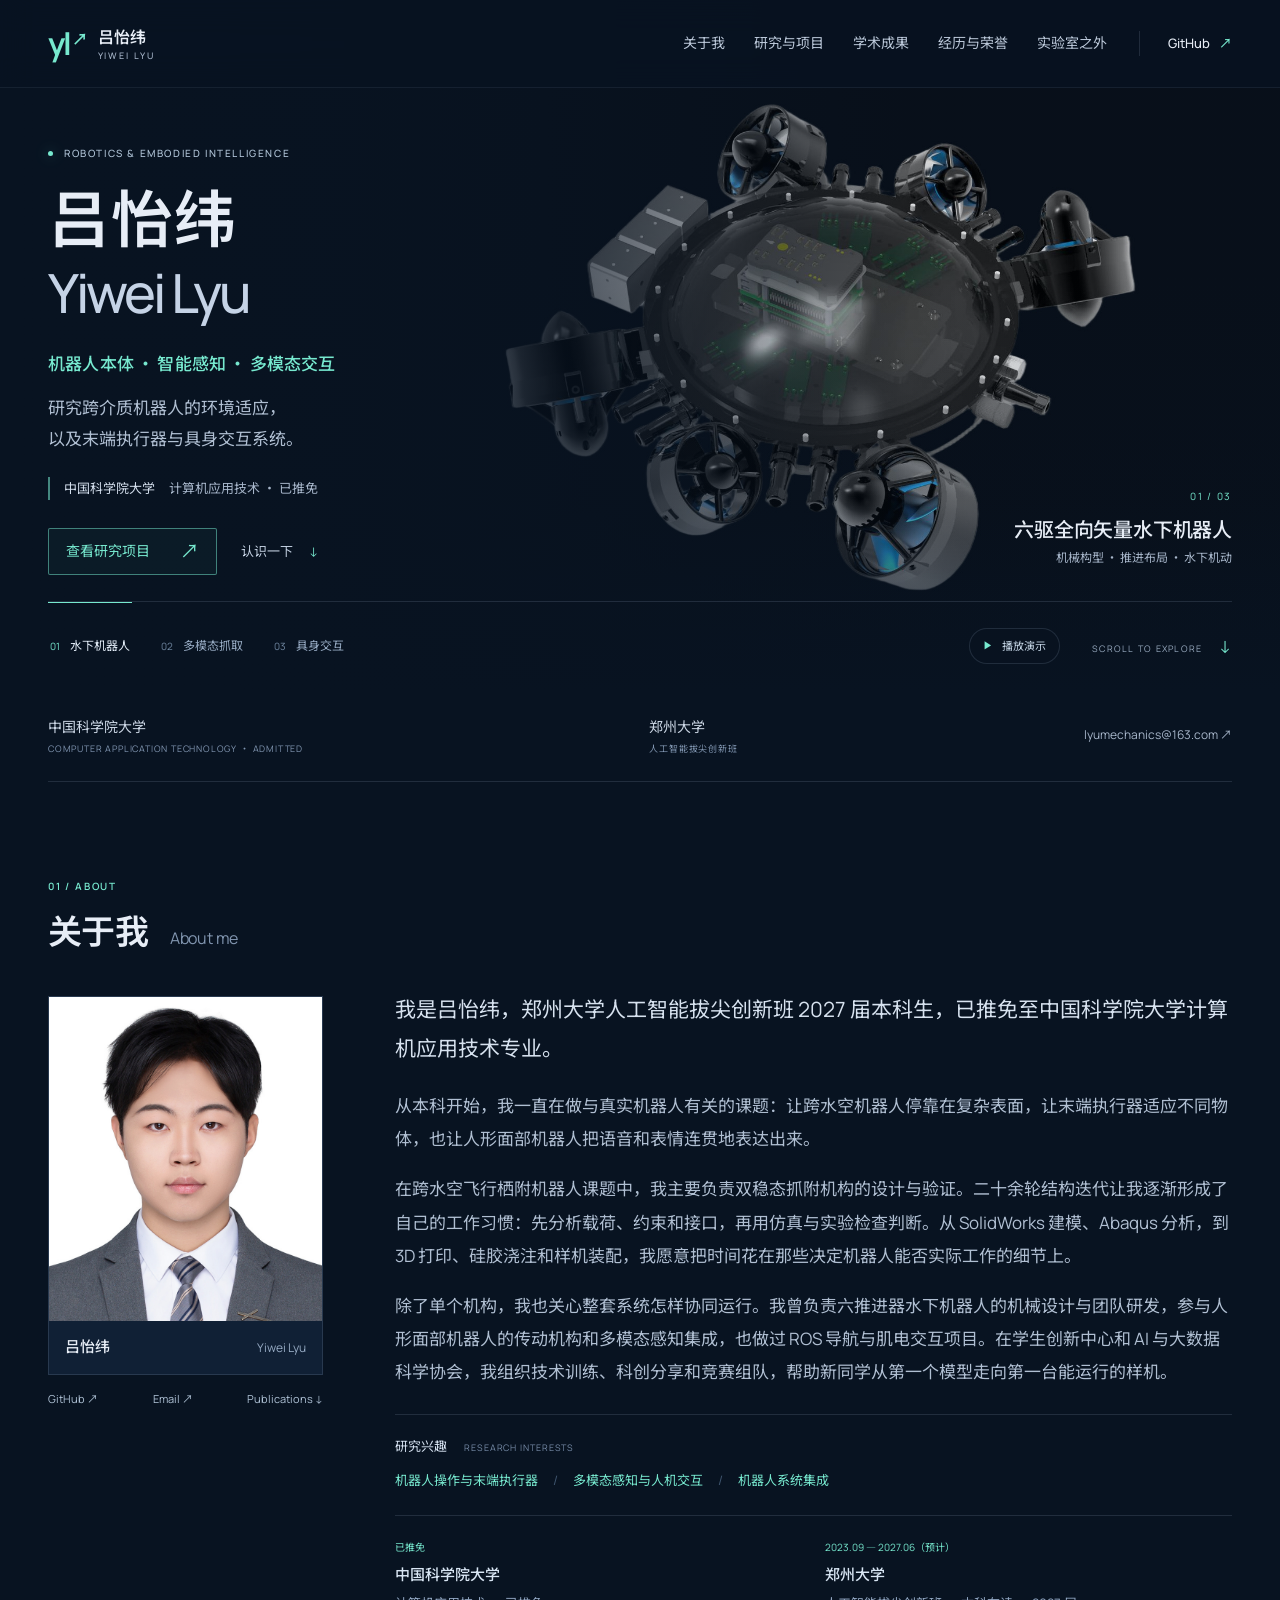
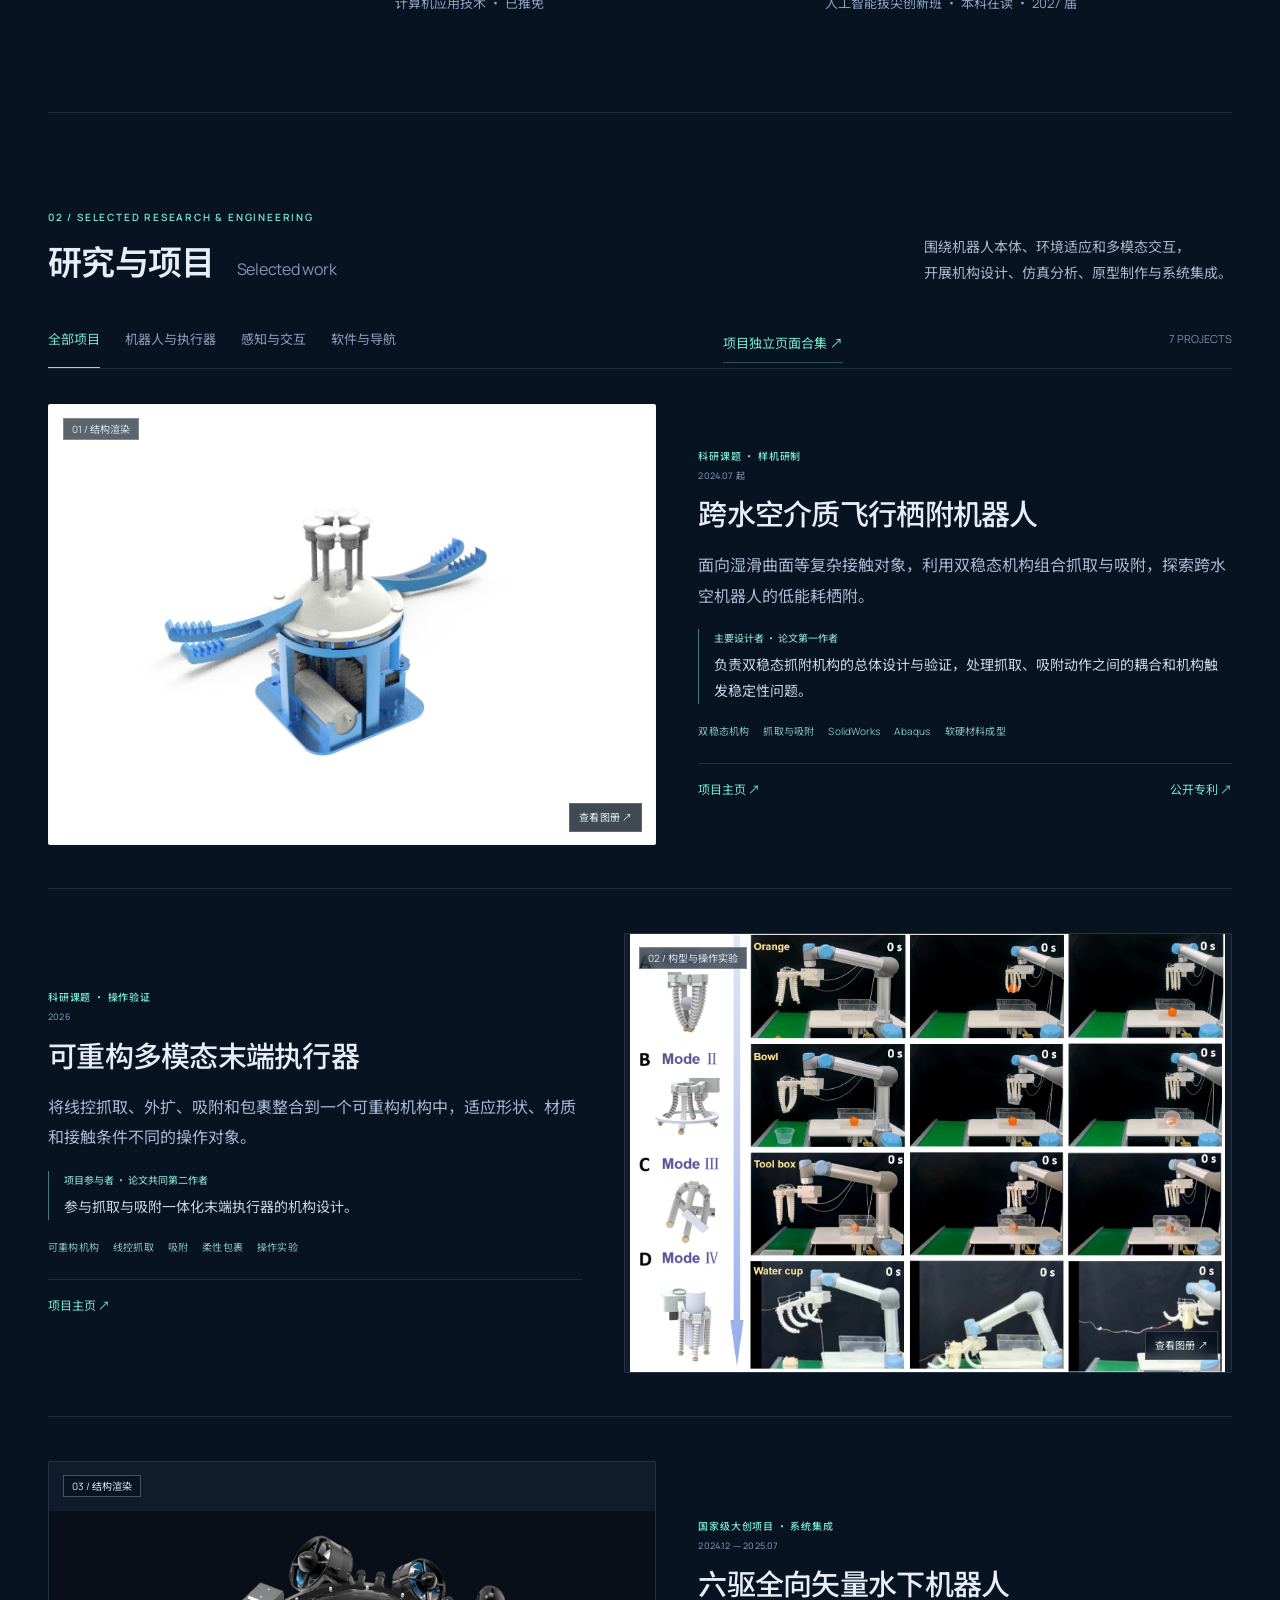
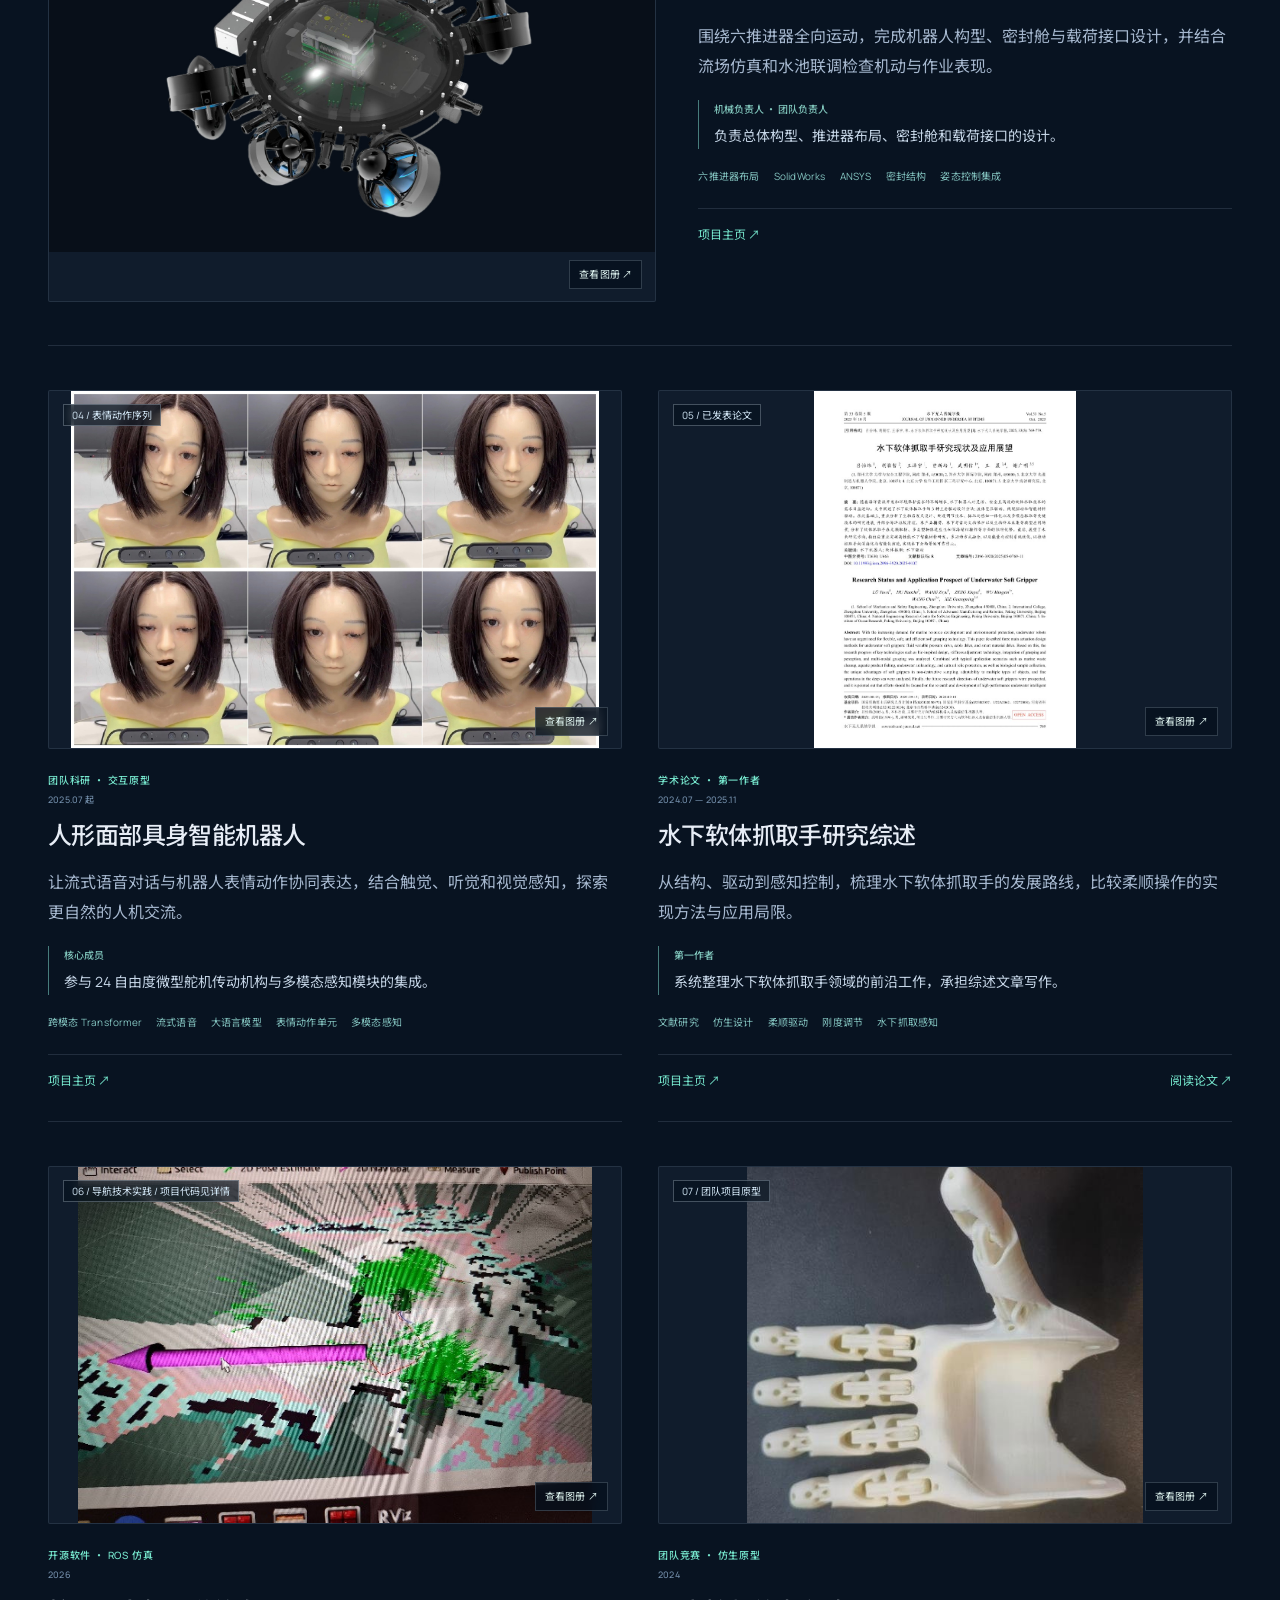
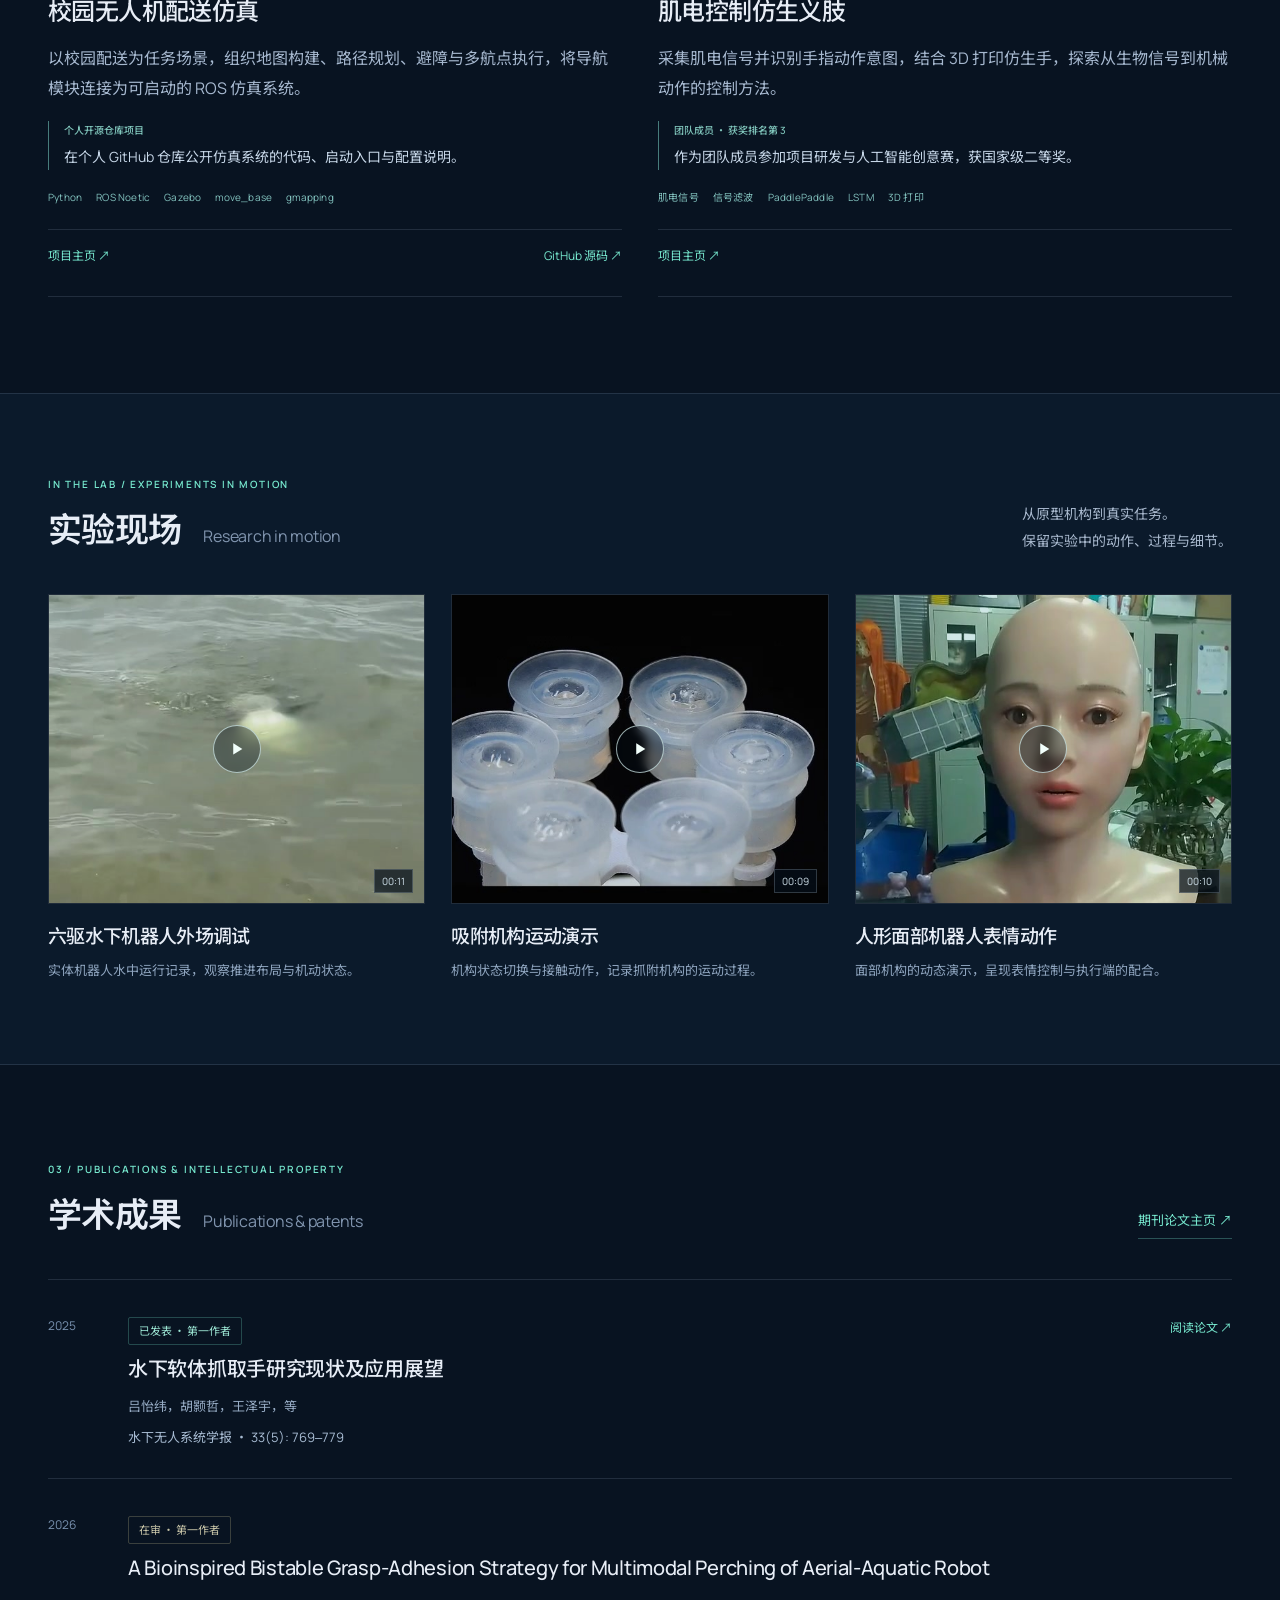
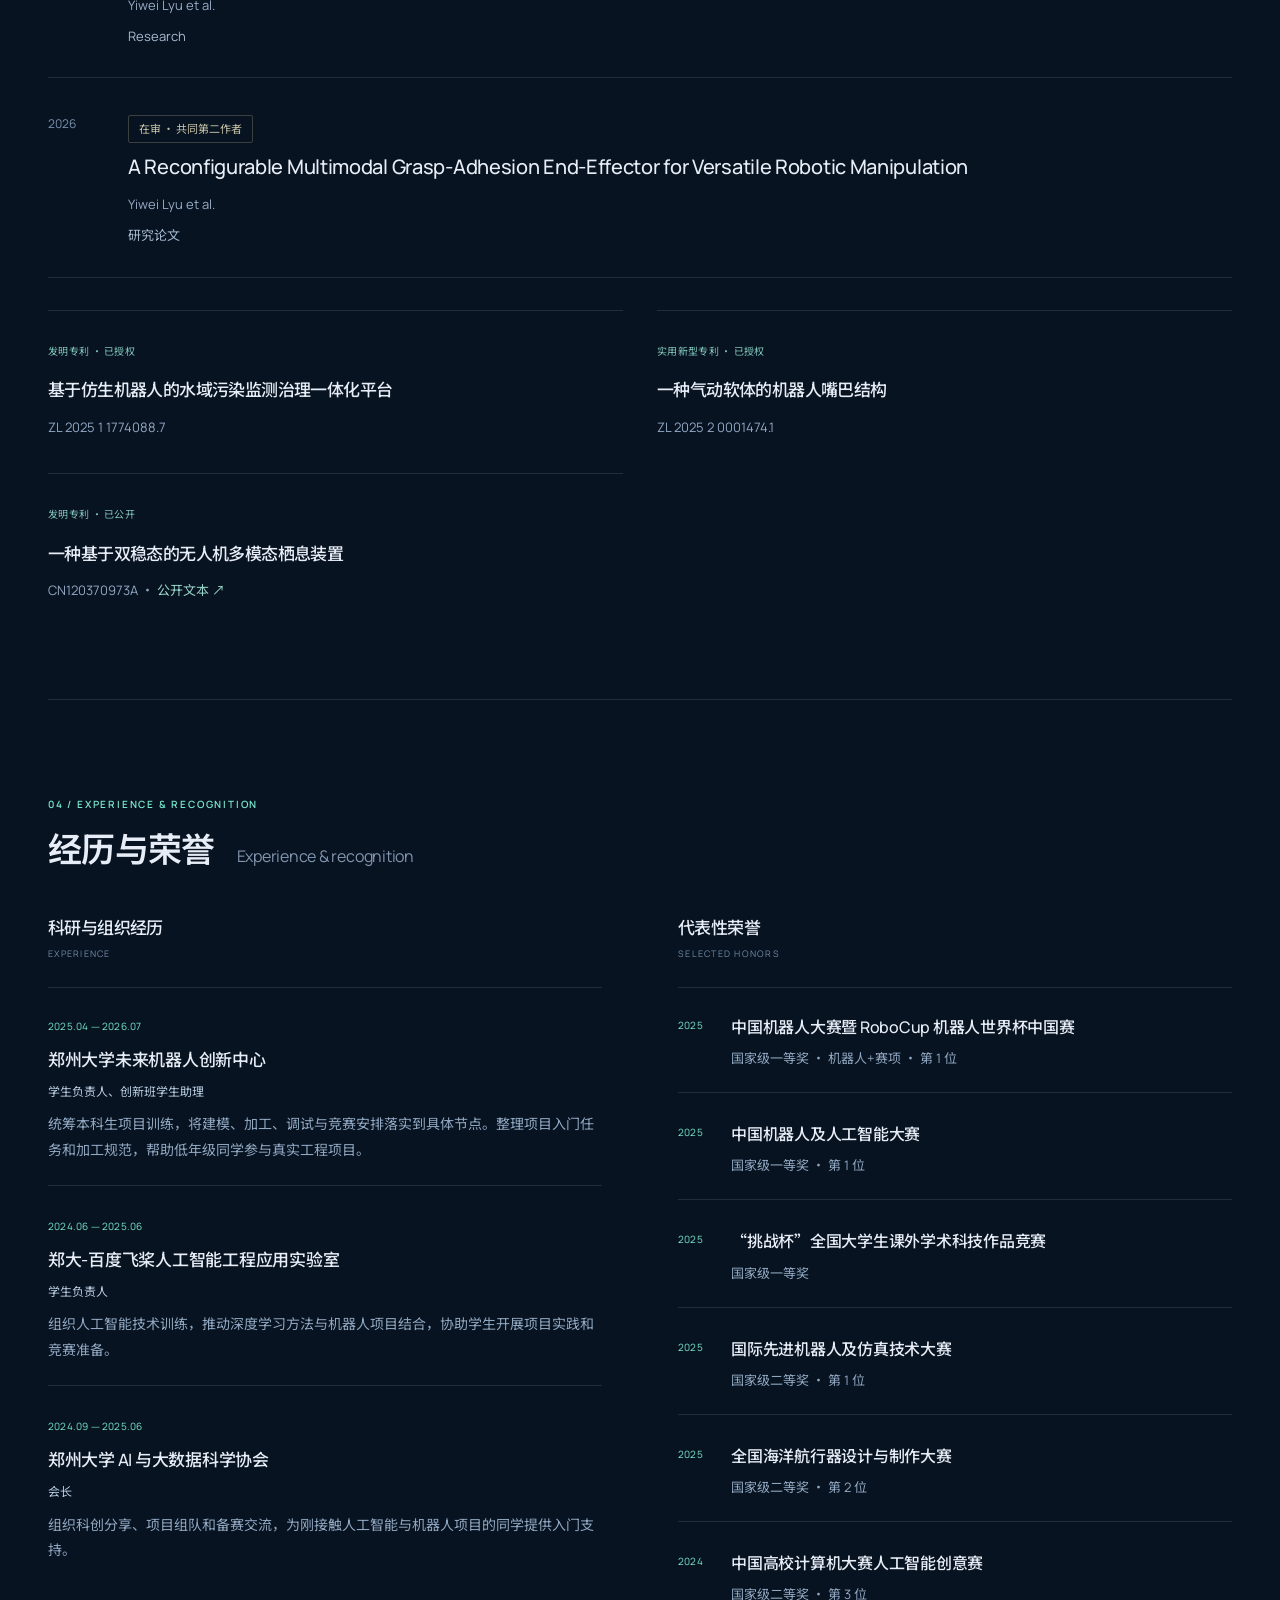
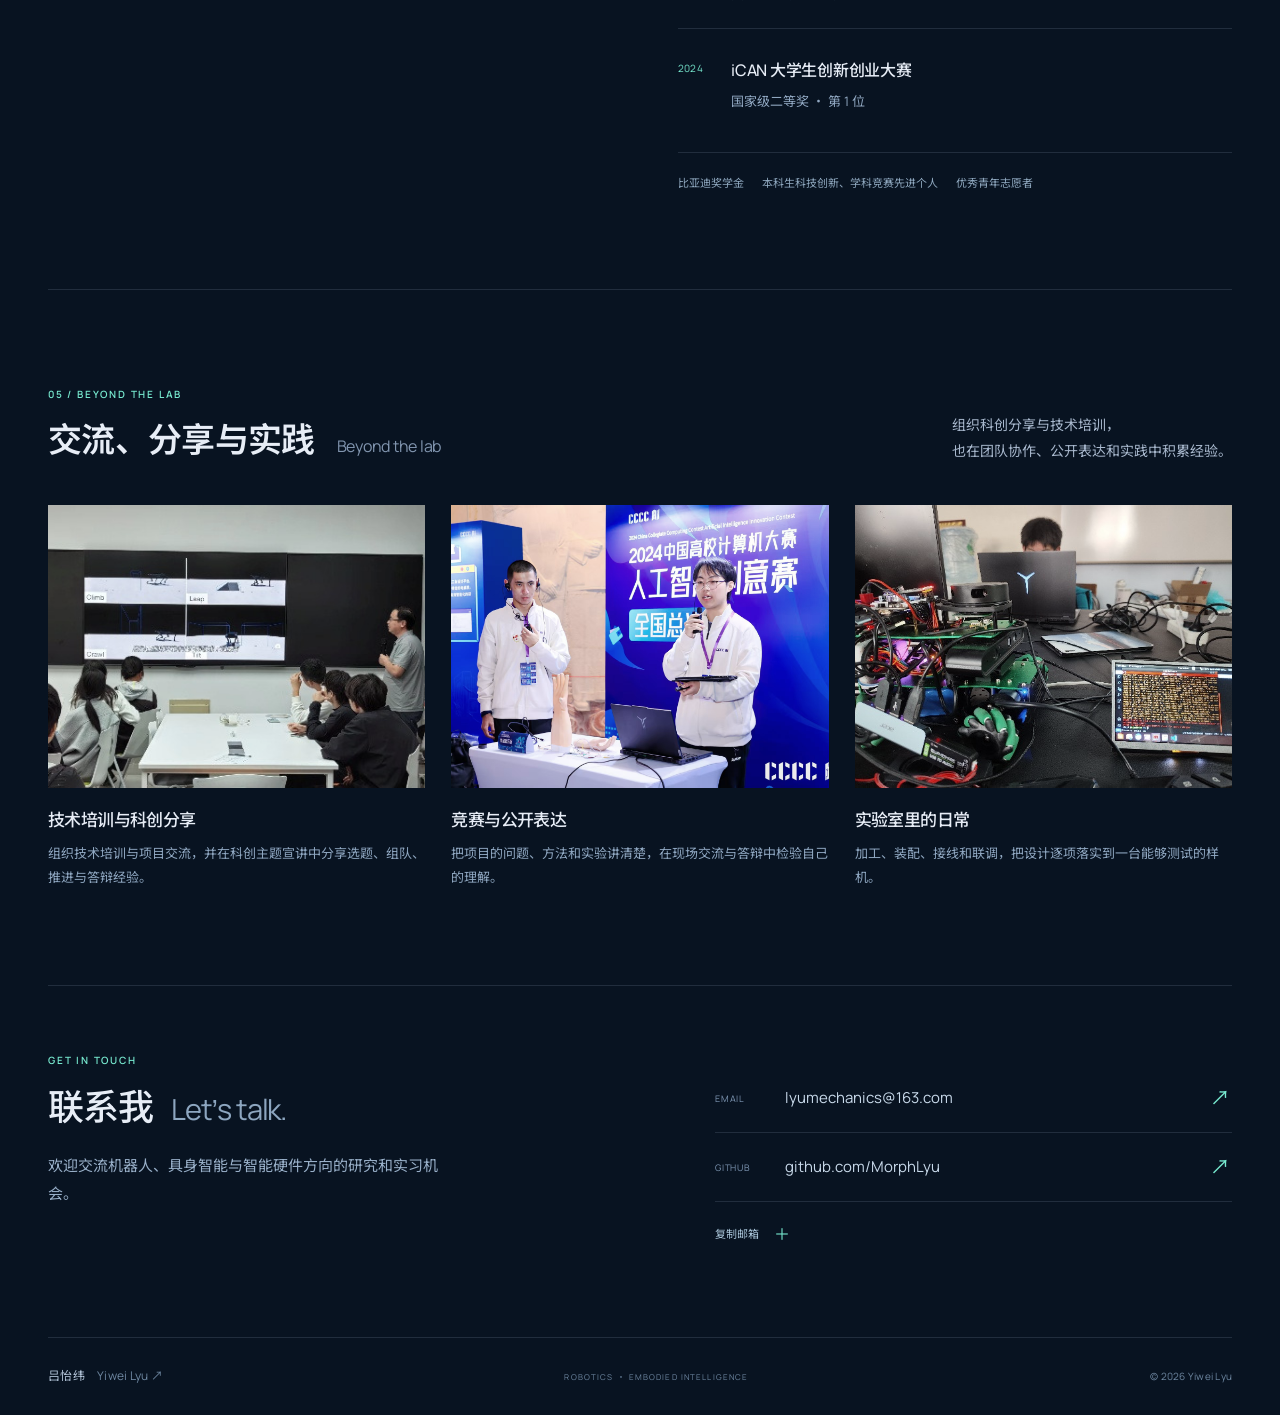
==== commit da03f5fb: "Add independent project pages and shareable research links" ====
--- a/index.html
+++ b/index.html
@@ -1,24 +1,24 @@
-<!doctype html>
-<html lang="zh-CN">
-<head>
-<meta charset="utf-8"><meta name="viewport" content="width=device-width,initial-scale=1,viewport-fit=cover"><meta name="theme-color" content="#101a29"><meta name="description" content="吕怡纬的研究与工程作品集：跨介质机器人、可重构末端执行器与具身智能。中国科学院大学计算机应用技术专业已推免。"><meta property="og:title" content="吕怡纬 Yiwei Lyu | Robotics & Embodied Intelligence"><meta property="og:image" content="https://morphlyu.github.io/MorphLyu/media/rov-render.jpg"><title>吕怡纬 Yiwei Lyu · Robotics & Embodied Intelligence</title>
-<link rel="icon" href="assets/mark.svg" type="image/svg+xml"><link rel="preload" as="image" href="media/rov-render.jpg"><link rel="stylesheet" href="manrope.css"><link rel="stylesheet" href="noto-sans-sc.css"><link rel="stylesheet" href="v2.css?v=20261015"><script src="profile.js?v=20261015" defer></script><script src="site.js?v=20261015" defer></script>
-</head>
-<body>
-<a class="skip-link" href="#about">跳至个人介绍</a>
-<header class="site-header"><a class="identity" href="#home"><span class="identity-symbol" aria-hidden="true">yl<span>↗</span></span><span>吕怡纬<small>YIWEI LYU</small></span></a><nav class="navigation" id="navigation" aria-label="主导航"><a href="#about">关于我</a><a href="#projects">研究与项目</a><a href="#publications">学术成果</a><a href="#journey">经历与荣誉</a><a href="#life">实验室之外</a></nav><div class="header-end"><a class="github-link" href="https://github.com/MorphLyu" target="_blank" rel="noopener noreferrer">GitHub <span>↗</span></a><button class="menu-toggle" aria-label="打开导航" aria-expanded="false" aria-controls="navigation"><span></span><span></span></button></div></header>
-<main>
-<section class="cover" id="home" aria-labelledby="cover-title"><div class="cover-media" id="cover-media"><img src="media/rov-render.jpg" width="1600" height="900" alt="六驱全向矢量水下机器人结构渲染" fetchpriority="high"><video id="cover-video" muted playsinline webkit-playsinline loop preload="none" poster="media/rov-render.jpg" aria-hidden="true"></video></div><div class="cover-gradient"></div><div class="cover-grid" aria-hidden="true"></div><div class="cover-content"><p class="overline"><span></span> ROBOTICS & EMBODIED INTELLIGENCE</p><h1 id="cover-title">吕怡纬<span>Yiwei Lyu</span></h1><p class="cover-role">机器人本体 · 智能感知 · 多模态交互</p><p class="cover-description">研究跨介质机器人的环境适应，<br>以及末端执行器与具身交互系统。</p><div class="cover-education"><span>中国科学院大学</span><span>计算机应用技术 · 已推免</span></div><div class="cover-actions"><a class="primary-link" href="#projects">查看研究项目 <span>↗</span></a><a class="quiet-link" href="#about">认识一下 <span>↓</span></a></div></div><div class="cover-caption"><span id="cover-counter">01 / 03</span><h2 id="cover-project-title">六驱全向矢量水下机器人</h2><p id="cover-project-subtitle">机械构型 · 推进布局 · 水下机动</p></div><div class="cover-bottom"><div class="cover-scenes" role="group" aria-label="切换研究主题"><button class="selected" data-scene="0" aria-pressed="true"><span>01</span> 水下机器人</button><button data-scene="1" aria-pressed="false"><span>02</span> 多模态抓取</button><button data-scene="2" aria-pressed="false"><span>03</span> 具身交互</button></div><button class="motion-toggle" aria-label="播放背景演示"><span id="motion-symbol">▶</span><span id="motion-text">播放演示</span></button><a class="scroll-indicator" href="#about">SCROLL TO EXPLORE <span>↓</span></a></div></section>
-<div class="affiliation-strip"><span>中国科学院大学 <small>COMPUTER APPLICATION TECHNOLOGY · ADMITTED</small></span><span>郑州大学 <small>人工智能拔尖创新班</small></span><a href="mailto:lyumechanics@163.com">lyumechanics@163.com ↗</a></div>
-<section class="section about-section" id="about" aria-labelledby="about-title"><div class="section-heading"><p class="eyebrow">01 / ABOUT</p><h2 id="about-title">关于我<span>About me</span></h2></div><div class="about-layout"><div class="portrait-column"><figure class="portrait"><img src="media/portrait.jpg" alt="吕怡纬个人照片" width="600" height="780" loading="lazy"><figcaption>吕怡纬 <span>Yiwei Lyu</span></figcaption></figure><div class="portrait-contact"><a href="https://github.com/MorphLyu" target="_blank" rel="noopener noreferrer">GitHub ↗</a><a href="mailto:lyumechanics@163.com">Email ↗</a><a href="#publications">Publications ↓</a></div></div><div class="biography"><p class="bio-lead" id="bio-lead">我是吕怡纬，已推免至中国科学院大学计算机应用技术专业，本科就读于郑州大学人工智能拔尖创新班。</p><div id="bio-paragraphs"></div><div class="research-interests"><p>研究兴趣 <span>RESEARCH INTERESTS</span></p><div id="interest-tags"></div></div><div class="education-list" id="education-list"></div></div></div></section>
-<section class="section projects-section" id="projects" aria-labelledby="projects-title"><div class="section-heading heading-wide"><div><p class="eyebrow">02 / SELECTED RESEARCH & ENGINEERING</p><h2 id="projects-title">研究与项目<span>Selected work</span></h2></div><p class="section-intro">围绕机器人本体、环境适应和多模态交互，<br>开展机构设计、仿真分析、原型制作与系统集成。</p></div><div class="project-toolbar"><div class="project-filters" role="group" aria-label="按方向筛选项目"><button class="active" data-filter="all" aria-pressed="true">全部项目</button><button data-filter="robotics" aria-pressed="false">机器人与执行器</button><button data-filter="interaction" aria-pressed="false">感知与交互</button><button data-filter="software" aria-pressed="false">软件与导航</button></div><span id="project-result" aria-live="polite"></span></div><div id="project-list" class="project-list"></div></section>
-<section class="demonstration-section" aria-labelledby="demonstrations-title"><div class="section demonstration-inner"><div class="section-heading heading-wide"><div><p class="eyebrow">IN THE LAB / EXPERIMENTS IN MOTION</p><h2 id="demonstrations-title">实验现场<span>Research in motion</span></h2></div><p class="section-intro">从原型机构到真实任务。<br>保留实验中的动作、过程与细节。</p></div><div class="demonstration-grid" id="demonstration-grid"></div></div></section>
-<section class="section publications-section" id="publications" aria-labelledby="publications-title"><div class="section-heading heading-wide"><div><p class="eyebrow">03 / PUBLICATIONS & INTELLECTUAL PROPERTY</p><h2 id="publications-title">学术成果<span>Publications & patents</span></h2></div><a class="text-link" href="https://doi.org/10.11993/j.issn.2096-3920.2025-0107" target="_blank" rel="noopener noreferrer">期刊论文主页 ↗</a></div><div id="publication-list" class="publication-list"></div><div class="patent-row" id="patent-row"></div></section>
-<section class="section journey-section" id="journey" aria-labelledby="journey-title"><div class="section-heading"><p class="eyebrow">04 / EXPERIENCE & RECOGNITION</p><h2 id="journey-title">经历与荣誉<span>Experience & recognition</span></h2></div><div class="journey-columns"><div><h3 class="column-title">科研与组织经历 <span>EXPERIENCE</span></h3><div id="experience-list"></div></div><div><h3 class="column-title">代表性荣誉 <span>SELECTED HONORS</span></h3><div id="honors-list"></div></div></div></section>
-<section class="section life-section" id="life" aria-labelledby="life-title"><div class="section-heading heading-wide"><div><p class="eyebrow">05 / BEYOND THE LAB</p><h2 id="life-title">交流、分享与实践<span>Beyond the lab</span></h2></div><p class="section-intro" id="life-intro">组织科创分享与技术培训，<br>也在团队协作、公开表达和实践中积累经验。</p></div><div class="life-gallery" id="life-gallery"></div></section>
-<section class="contact-section" id="contact"><div class="contact-heading"><p class="eyebrow">GET IN TOUCH</p><h2>联系我<span>Let’s talk.</span></h2><p>欢迎交流机器人、具身智能与智能硬件方向的研究和实习机会。</p></div><div class="contact-options"><a href="mailto:lyumechanics@163.com"><small>EMAIL</small><span>lyumechanics@163.com</span><i>↗</i></a><a href="https://github.com/MorphLyu" target="_blank" rel="noopener noreferrer"><small>GITHUB</small><span>github.com/MorphLyu</span><i>↗</i></a><button id="copy-email">复制邮箱 <span>＋</span></button><span id="copy-status" role="status"></span></div></section>
-</main>
-<footer class="site-footer"><a href="#home">吕怡纬 <span>Yiwei Lyu ↗</span></a><span>ROBOTICS · EMBODIED INTELLIGENCE</span><span>© 2026 Yiwei Lyu</span></footer>
-<div class="media-overlay" id="media-overlay" hidden role="dialog" aria-modal="true" aria-labelledby="viewer-title"><div class="overlay-backdrop" data-close-viewer></div><section class="viewer-panel"><div class="viewer-top"><div><span id="viewer-overline" class="eyebrow"></span><h2 id="viewer-title"></h2></div><button class="close-viewer" data-close-viewer aria-label="关闭预览">×</button></div><div id="viewer-content"></div><div class="viewer-controls" id="viewer-controls"><button id="viewer-prev" aria-label="上一张图片">←</button><span id="viewer-count" aria-live="polite"></span><button id="viewer-next" aria-label="下一张图片">→</button></div></section></div>
-<noscript><p class="noscript-note">项目交互需要 JavaScript。你也可以直接查看 <a href="https://github.com/MorphLyu/MorphLyu/blob/main/PROJECTS.md">完整项目档案</a>，或通过邮箱联系我。</p></noscript>
-</body></html>
+<!doctype html>
+<html lang="zh-CN">
+<head>
+<meta charset="utf-8"><meta name="viewport" content="width=device-width,initial-scale=1,viewport-fit=cover"><meta name="theme-color" content="#101a29"><meta name="description" content="吕怡纬的研究与工程作品集：跨介质机器人、可重构末端执行器与具身智能。中国科学院大学计算机应用技术专业已推免。"><meta property="og:title" content="吕怡纬 Yiwei Lyu | Robotics & Embodied Intelligence"><meta property="og:image" content="https://morphlyu.github.io/MorphLyu/media/rov-render.jpg"><title>吕怡纬 Yiwei Lyu · Robotics & Embodied Intelligence</title>
+<link rel="icon" href="assets/mark.svg" type="image/svg+xml"><link rel="preload" as="image" href="media/rov-render.jpg"><link rel="stylesheet" href="manrope.css"><link rel="stylesheet" href="noto-sans-sc.css"><link rel="stylesheet" href="v2.css?v=20261015"><script src="profile.js?v=20261015" defer></script><script src="site.js?v=20261015-pages" defer></script>
+</head>
+<body>
+<a class="skip-link" href="#about">跳至个人介绍</a>
+<header class="site-header"><a class="identity" href="#home"><span class="identity-symbol" aria-hidden="true">yl<span>↗</span></span><span>吕怡纬<small>YIWEI LYU</small></span></a><nav class="navigation" id="navigation" aria-label="主导航"><a href="#about">关于我</a><a href="#projects">研究与项目</a><a href="#publications">学术成果</a><a href="#journey">经历与荣誉</a><a href="#life">实验室之外</a></nav><div class="header-end"><a class="github-link" href="https://github.com/MorphLyu" target="_blank" rel="noopener noreferrer">GitHub <span>↗</span></a><button class="menu-toggle" aria-label="打开导航" aria-expanded="false" aria-controls="navigation"><span></span><span></span></button></div></header>
+<main>
+<section class="cover" id="home" aria-labelledby="cover-title"><div class="cover-media" id="cover-media"><img src="media/rov-render.jpg" width="1600" height="900" alt="六驱全向矢量水下机器人结构渲染" fetchpriority="high"><video id="cover-video" muted playsinline webkit-playsinline loop preload="none" poster="media/rov-render.jpg" aria-hidden="true"></video></div><div class="cover-gradient"></div><div class="cover-grid" aria-hidden="true"></div><div class="cover-content"><p class="overline"><span></span> ROBOTICS & EMBODIED INTELLIGENCE</p><h1 id="cover-title">吕怡纬<span>Yiwei Lyu</span></h1><p class="cover-role">机器人本体 · 智能感知 · 多模态交互</p><p class="cover-description">研究跨介质机器人的环境适应，<br>以及末端执行器与具身交互系统。</p><div class="cover-education"><span>中国科学院大学</span><span>计算机应用技术 · 已推免</span></div><div class="cover-actions"><a class="primary-link" href="#projects">查看研究项目 <span>↗</span></a><a class="quiet-link" href="#about">认识一下 <span>↓</span></a></div></div><div class="cover-caption"><span id="cover-counter">01 / 03</span><h2 id="cover-project-title">六驱全向矢量水下机器人</h2><p id="cover-project-subtitle">机械构型 · 推进布局 · 水下机动</p></div><div class="cover-bottom"><div class="cover-scenes" role="group" aria-label="切换研究主题"><button class="selected" data-scene="0" aria-pressed="true"><span>01</span> 水下机器人</button><button data-scene="1" aria-pressed="false"><span>02</span> 多模态抓取</button><button data-scene="2" aria-pressed="false"><span>03</span> 具身交互</button></div><button class="motion-toggle" aria-label="播放背景演示"><span id="motion-symbol">▶</span><span id="motion-text">播放演示</span></button><a class="scroll-indicator" href="#about">SCROLL TO EXPLORE <span>↓</span></a></div></section>
+<div class="affiliation-strip"><span>中国科学院大学 <small>COMPUTER APPLICATION TECHNOLOGY · ADMITTED</small></span><span>郑州大学 <small>人工智能拔尖创新班</small></span><a href="mailto:lyumechanics@163.com">lyumechanics@163.com ↗</a></div>
+<section class="section about-section" id="about" aria-labelledby="about-title"><div class="section-heading"><p class="eyebrow">01 / ABOUT</p><h2 id="about-title">关于我<span>About me</span></h2></div><div class="about-layout"><div class="portrait-column"><figure class="portrait"><img src="media/portrait.jpg" alt="吕怡纬个人照片" width="600" height="780" loading="lazy"><figcaption>吕怡纬 <span>Yiwei Lyu</span></figcaption></figure><div class="portrait-contact"><a href="https://github.com/MorphLyu" target="_blank" rel="noopener noreferrer">GitHub ↗</a><a href="mailto:lyumechanics@163.com">Email ↗</a><a href="#publications">Publications ↓</a></div></div><div class="biography"><p class="bio-lead" id="bio-lead">我是吕怡纬，已推免至中国科学院大学计算机应用技术专业，本科就读于郑州大学人工智能拔尖创新班。</p><div id="bio-paragraphs"></div><div class="research-interests"><p>研究兴趣 <span>RESEARCH INTERESTS</span></p><div id="interest-tags"></div></div><div class="education-list" id="education-list"></div></div></div></section>
+<section class="section projects-section" id="projects" aria-labelledby="projects-title"><div class="section-heading heading-wide"><div><p class="eyebrow">02 / SELECTED RESEARCH & ENGINEERING</p><h2 id="projects-title">研究与项目<span>Selected work</span></h2></div><p class="section-intro">围绕机器人本体、环境适应和多模态交互，<br>开展机构设计、仿真分析、原型制作与系统集成。</p></div><div class="project-toolbar"><div class="project-filters" role="group" aria-label="按方向筛选项目"><button class="active" data-filter="all" aria-pressed="true">全部项目</button><button data-filter="robotics" aria-pressed="false">机器人与执行器</button><button data-filter="interaction" aria-pressed="false">感知与交互</button><button data-filter="software" aria-pressed="false">软件与导航</button></div><a class="text-link" href="projects/">项目独立页面合集 ↗</a><span id="project-result" aria-live="polite"></span></div><div id="project-list" class="project-list"></div></section>
+<section class="demonstration-section" aria-labelledby="demonstrations-title"><div class="section demonstration-inner"><div class="section-heading heading-wide"><div><p class="eyebrow">IN THE LAB / EXPERIMENTS IN MOTION</p><h2 id="demonstrations-title">实验现场<span>Research in motion</span></h2></div><p class="section-intro">从原型机构到真实任务。<br>保留实验中的动作、过程与细节。</p></div><div class="demonstration-grid" id="demonstration-grid"></div></div></section>
+<section class="section publications-section" id="publications" aria-labelledby="publications-title"><div class="section-heading heading-wide"><div><p class="eyebrow">03 / PUBLICATIONS & INTELLECTUAL PROPERTY</p><h2 id="publications-title">学术成果<span>Publications & patents</span></h2></div><a class="text-link" href="https://doi.org/10.11993/j.issn.2096-3920.2025-0107" target="_blank" rel="noopener noreferrer">期刊论文主页 ↗</a></div><div id="publication-list" class="publication-list"></div><div class="patent-row" id="patent-row"></div></section>
+<section class="section journey-section" id="journey" aria-labelledby="journey-title"><div class="section-heading"><p class="eyebrow">04 / EXPERIENCE & RECOGNITION</p><h2 id="journey-title">经历与荣誉<span>Experience & recognition</span></h2></div><div class="journey-columns"><div><h3 class="column-title">科研与组织经历 <span>EXPERIENCE</span></h3><div id="experience-list"></div></div><div><h3 class="column-title">代表性荣誉 <span>SELECTED HONORS</span></h3><div id="honors-list"></div></div></div></section>
+<section class="section life-section" id="life" aria-labelledby="life-title"><div class="section-heading heading-wide"><div><p class="eyebrow">05 / BEYOND THE LAB</p><h2 id="life-title">交流、分享与实践<span>Beyond the lab</span></h2></div><p class="section-intro" id="life-intro">组织科创分享与技术培训，<br>也在团队协作、公开表达和实践中积累经验。</p></div><div class="life-gallery" id="life-gallery"></div></section>
+<section class="contact-section" id="contact"><div class="contact-heading"><p class="eyebrow">GET IN TOUCH</p><h2>联系我<span>Let’s talk.</span></h2><p>欢迎交流机器人、具身智能与智能硬件方向的研究和实习机会。</p></div><div class="contact-options"><a href="mailto:lyumechanics@163.com"><small>EMAIL</small><span>lyumechanics@163.com</span><i>↗</i></a><a href="https://github.com/MorphLyu" target="_blank" rel="noopener noreferrer"><small>GITHUB</small><span>github.com/MorphLyu</span><i>↗</i></a><button id="copy-email">复制邮箱 <span>＋</span></button><span id="copy-status" role="status"></span></div></section>
+</main>
+<footer class="site-footer"><a href="#home">吕怡纬 <span>Yiwei Lyu ↗</span></a><span>ROBOTICS · EMBODIED INTELLIGENCE</span><span>© 2026 Yiwei Lyu</span></footer>
+<div class="media-overlay" id="media-overlay" hidden role="dialog" aria-modal="true" aria-labelledby="viewer-title"><div class="overlay-backdrop" data-close-viewer></div><section class="viewer-panel"><div class="viewer-top"><div><span id="viewer-overline" class="eyebrow"></span><h2 id="viewer-title"></h2></div><button class="close-viewer" data-close-viewer aria-label="关闭预览">×</button></div><div id="viewer-content"></div><div class="viewer-controls" id="viewer-controls"><button id="viewer-prev" aria-label="上一张图片">←</button><span id="viewer-count" aria-live="polite"></span><button id="viewer-next" aria-label="下一张图片">→</button></div></section></div>
+<noscript><p class="noscript-note">项目交互需要 JavaScript。你也可以直接查看 <a href="https://github.com/MorphLyu/MorphLyu/blob/main/PROJECTS.md">完整项目档案</a>，或通过邮箱联系我。</p></noscript>
+</body></html>
